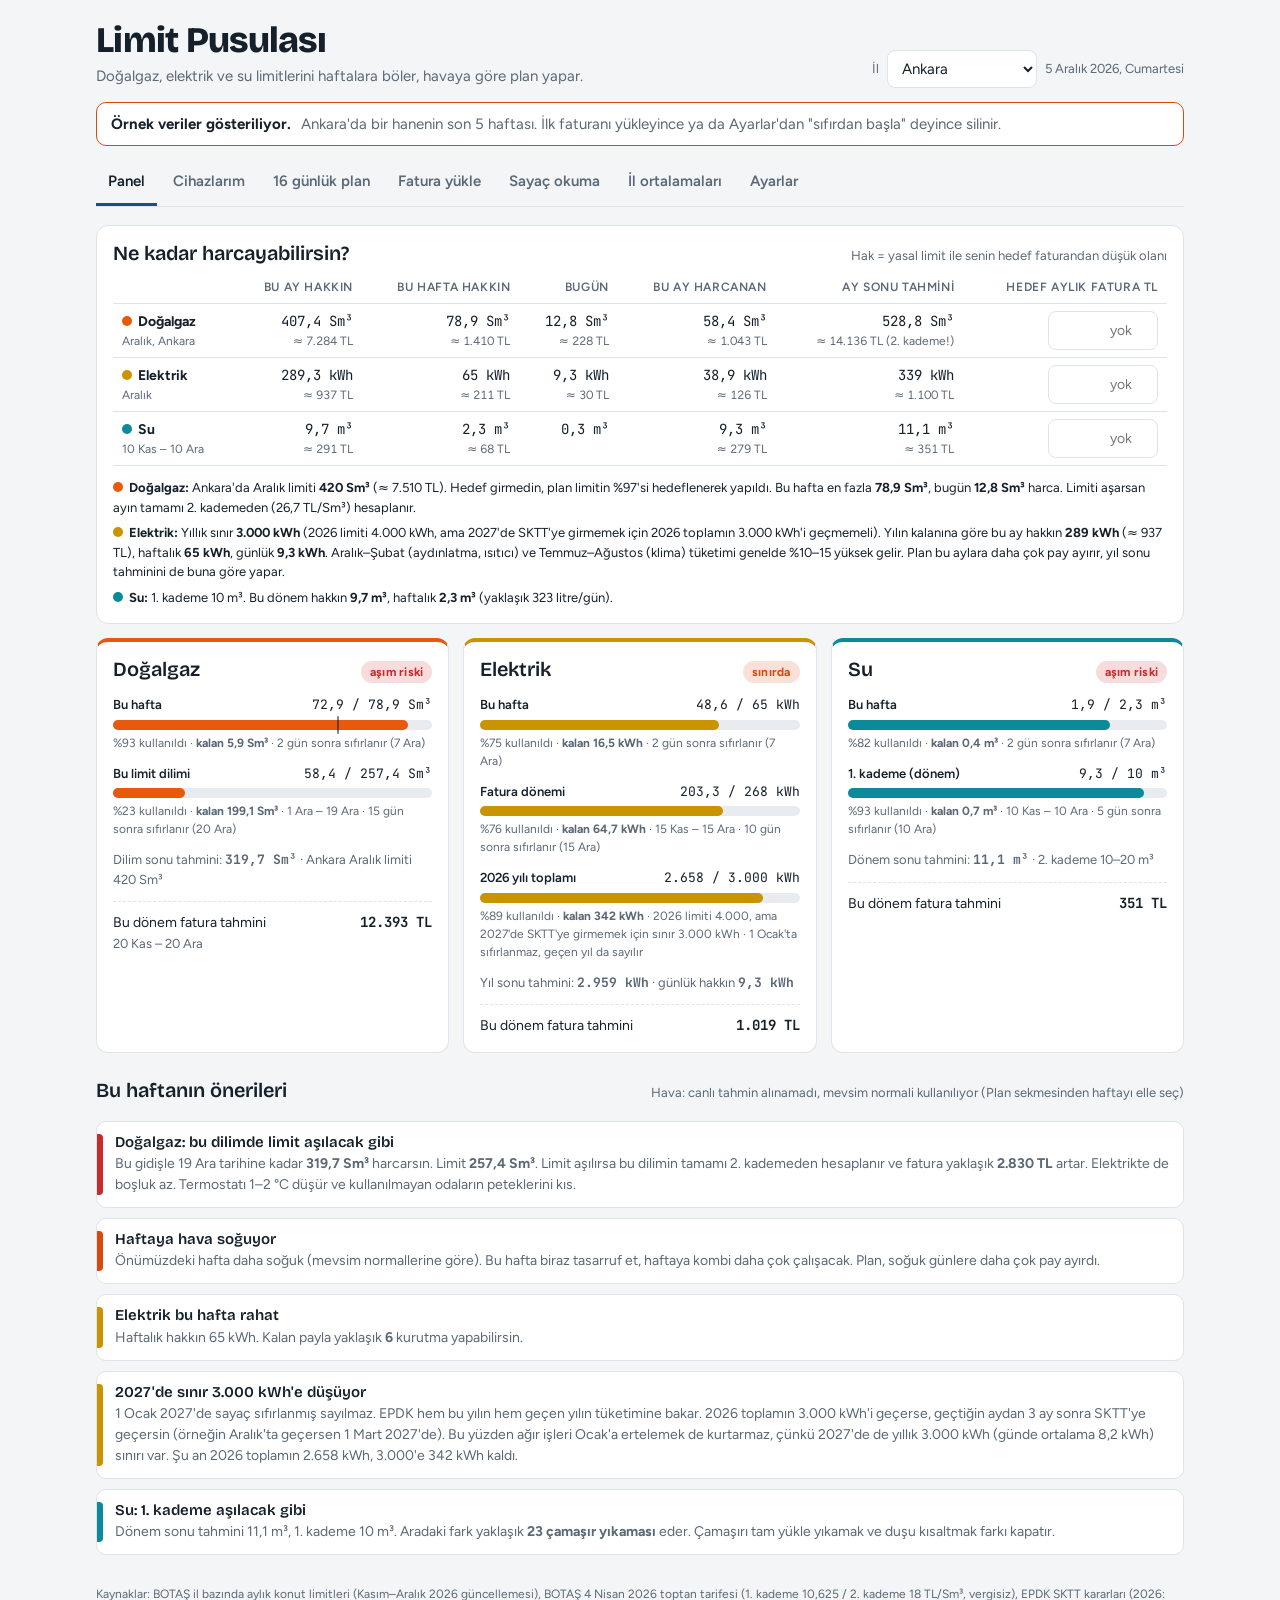
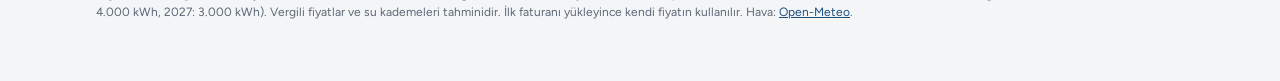
==== limit-pusulasi/index.html @ 8f0632e0 "Limit Pusulası uygulaması herkese açık: /limit-pusulasi/ (Claude hesabı gerekmez); TEKNOFEST kartına" ====
<!doctype html>
<html lang="tr">
<head>
<meta charset="utf-8">
<meta name="viewport" content="width=device-width,initial-scale=1,viewport-fit=cover">
<meta name="theme-color" content="#1c4e80">
<style>:root{padding-top:env(safe-area-inset-top,0px);padding-bottom:env(safe-area-inset-bottom,0px)}body{margin:0}img{max-width:100%}[hidden]{display:none!important}</style>
</head>
<body>
<title>Limit Pusulası</title>
<meta name="claude:viewport-fit-sides" content="cover">
<link rel="preconnect" href="https://fonts.googleapis.com">
<link rel="stylesheet" href="https://fonts.googleapis.com/css2?family=Figtree:wght@400;500;600;700&family=Bricolage+Grotesque:opsz,wght@12..96,600;12..96,800&family=JetBrains+Mono:wght@500;700&display=swap">
<style>
/* Düzen: üstte durum şeridi, altında üç sayaç kartı (Claude kullanım çizelgesi gibi çubuklar), sonra öneriler ve sekmeler */
:root{
  --bg:#f3f5f7; --panel:#ffffff; --ink:#15202b; --muted:#5b6876; --line:#dfe4ea;
  --gas:#e8590c; --gas-soft:#fff0e6; --elec:#c99400; --elec-soft:#fff7d6; --water:#0b8a9a; --water-soft:#e2f6f8;
  --ok:#2b8a3e; --warn:#d9480f; --bad:#c92a2a; --track:#e8ecf0; --accent:#1c4e80;
  --f-display:"Bricolage Grotesque", "Segoe UI", system-ui, sans-serif;
  --f-body:"Figtree", "Segoe UI", system-ui, sans-serif;
  --f-mono:"JetBrains Mono", Consolas, monospace;
}
@media (prefers-color-scheme: dark){:root:not([data-theme="light"]){
  --bg:#0f151b; --panel:#17202a; --ink:#e8eef3; --muted:#9aa8b5; --line:#2a3642;
  --gas:#ff8a4c; --gas-soft:#3a2216; --elec:#f2c94c; --elec-soft:#3a3214; --water:#4cc9d8; --water-soft:#123338;
  --ok:#69db7c; --warn:#ffa94d; --bad:#ff6b6b; --track:#26323e; --accent:#8cb8e8; color-scheme:dark}}
:root[data-theme="dark"]{
  --bg:#0f151b; --panel:#17202a; --ink:#e8eef3; --muted:#9aa8b5; --line:#2a3642;
  --gas:#ff8a4c; --gas-soft:#3a2216; --elec:#f2c94c; --elec-soft:#3a3214; --water:#4cc9d8; --water-soft:#123338;
  --ok:#69db7c; --warn:#ffa94d; --bad:#ff6b6b; --track:#26323e; --accent:#8cb8e8; color-scheme:dark}
*{box-sizing:border-box}
body{background:var(--bg);color:var(--ink);font-family:var(--f-body);font-size:15px;line-height:1.5}
.wrap{max-width:1120px;margin:0 auto;padding-block:20px 60px;padding-left:max(16px,env(safe-area-inset-left,0px));padding-right:max(16px,env(safe-area-inset-right,0px))}
h1,h2,h3{font-family:var(--f-display);text-wrap:balance;margin:0;line-height:1.15}
h1{font-size:clamp(26px,4vw,36px);font-weight:800;letter-spacing:-.02em}
h2{font-size:20px;font-weight:600}
h3{font-size:16px;font-weight:600}
.mono,.num{font-family:var(--f-mono);font-variant-numeric:tabular-nums}
.muted{color:var(--muted)}
.small{font-size:13px}
header.top{display:flex;flex-wrap:wrap;gap:12px 20px;align-items:flex-end;justify-content:space-between;margin-bottom:14px}
.brand p{margin:4px 0 0;color:var(--muted)}
.ilsel{display:flex;gap:8px;align-items:center;flex-wrap:wrap}
select,input,button{font:inherit;color:inherit}
select,input[type=text],input[type=number],input[type=date]{background:var(--panel);border:1px solid var(--line);border-radius:8px;padding:8px 10px;min-width:0}
button{cursor:pointer;border:1px solid var(--line);background:var(--panel);border-radius:8px;padding:8px 14px;font-weight:600}
button.pri{background:var(--accent);border-color:var(--accent);color:var(--bg)}
button:focus-visible,select:focus-visible,input:focus-visible,a:focus-visible{outline:2px solid var(--accent);outline-offset:2px}
.banner{border:1px solid var(--line);background:var(--panel);border-radius:10px;padding:10px 14px;margin-bottom:14px;display:flex;gap:10px;align-items:flex-start;flex-wrap:wrap}
.banner b{font-weight:700}
.banner.alert{border-color:var(--warn)}
.chip{display:inline-block;padding:2px 9px;border-radius:999px;font-size:12px;font-weight:700;letter-spacing:.02em}
.chip.ok{background:color-mix(in srgb,var(--ok) 16%,transparent);color:var(--ok)}
.chip.warn{background:color-mix(in srgb,var(--warn) 16%,transparent);color:var(--warn)}
.chip.bad{background:color-mix(in srgb,var(--bad) 16%,transparent);color:var(--bad)}
nav.tabs{display:flex;gap:4px;overflow-x:auto;border-bottom:1px solid var(--line);margin:6px 0 18px}
nav.tabs button{border:0;border-bottom:3px solid transparent;border-radius:0;background:none;padding:10px 12px;color:var(--muted);white-space:nowrap}
nav.tabs button[aria-selected=true]{color:var(--ink);border-bottom-color:var(--accent)}
.grid3{display:grid;grid-template-columns:repeat(auto-fit,minmax(300px,1fr));gap:14px}
.card{background:var(--panel);border:1px solid var(--line);border-radius:12px;padding:16px;min-width:0}
.ucard{border-top:4px solid var(--c)}
.ucard .hd{display:flex;justify-content:space-between;align-items:baseline;gap:8px;margin-bottom:10px}
.meter{margin:12px 0}
.meter .lbl{display:flex;justify-content:space-between;gap:8px;font-size:13px;margin-bottom:5px}
.meter .lbl b{font-weight:600}
.bar{position:relative;height:10px;background:var(--track);border-radius:999px;overflow:visible}
.bar .fill{position:absolute;inset:0 auto 0 0;background:var(--c);border-radius:999px;max-width:100%}
.bar .fill.over{background:var(--bad)}
.bar .tick{position:absolute;top:-4px;bottom:-4px;width:2px;background:var(--ink);opacity:.55;border-radius:2px}
.meter .sub{font-size:12px;color:var(--muted);margin-top:4px}
.cost{display:flex;justify-content:space-between;gap:8px;border-top:1px dashed var(--line);margin-top:12px;padding-top:10px;font-size:14px}
.cost .num{font-weight:700}
.advice{display:grid;gap:10px;margin-top:18px}
.adv{display:grid;grid-template-columns:6px 1fr;gap:12px;background:var(--panel);border:1px solid var(--line);border-radius:10px;padding:12px 14px 12px 0;overflow:hidden}
.adv .stripe{background:var(--c);border-radius:0 4px 4px 0}
.adv h3{font-size:15px;margin-bottom:2px}
.adv p{margin:0;color:var(--muted);font-size:14px}
.section-h{display:flex;justify-content:space-between;align-items:baseline;gap:10px;flex-wrap:wrap;margin:26px 0 10px}
.scroll{overflow-x:auto}
table{border-collapse:collapse;width:100%;font-size:14px}
th,td{text-align:right;padding:7px 9px;border-bottom:1px solid var(--line);white-space:nowrap}
th:first-child,td:first-child{text-align:left}
th{font-size:12px;text-transform:uppercase;letter-spacing:.05em;color:var(--muted);font-weight:600}
tr.now td{background:color-mix(in srgb,var(--accent) 9%,transparent);font-weight:600}
.form{display:grid;grid-template-columns:repeat(auto-fit,minmax(180px,1fr));gap:12px}
.form label{display:grid;gap:4px;font-size:13px;color:var(--muted)}
.form label input,.form label select{color:var(--ink)}
.row{display:flex;gap:10px;flex-wrap:wrap;align-items:center}
.drop{border:2px dashed var(--line);border-radius:12px;padding:22px;text-align:center;background:var(--panel)}
.drop.hot{border-color:var(--accent)}
.days{display:grid;grid-auto-flow:column;grid-auto-columns:minmax(78px,1fr);gap:6px;overflow-x:auto;padding-bottom:6px}
.day{background:var(--panel);border:1px solid var(--line);border-radius:10px;padding:8px;font-size:12px;display:grid;gap:3px;text-align:center}
.day.seg{border-left:3px solid var(--gas)}
.day .t{font-family:var(--f-mono);font-size:15px;font-weight:700}
.day .g{color:var(--gas);font-family:var(--f-mono)}
.day .e{color:var(--elec);font-family:var(--f-mono)}
.day.today{outline:2px solid var(--accent)}
.legend{display:flex;gap:14px;flex-wrap:wrap;font-size:12px;color:var(--muted)}
.legend i{display:inline-block;width:10px;height:10px;border-radius:2px;margin-right:5px;vertical-align:-1px}
svg text{fill:var(--muted);font-family:var(--f-body)}
.foot{margin-top:30px;font-size:12px;color:var(--muted)}
.foot a{color:var(--accent)}
.status{min-height:20px;font-size:13px}
.hidden-file{position:absolute;width:1px;height:1px;opacity:0;pointer-events:none}
#sumTable td{vertical-align:top}
#sumTable small{display:block;color:var(--muted);font-family:var(--f-body);font-size:12px}
#sumTable input{width:110px;text-align:right}
#cihazTable td{vertical-align:middle}
#cihazTable select,#cihazTable input{padding:5px 7px}
#cihazTable input{width:70px;text-align:right}
.ucnt{font-family:var(--f-mono);font-size:24px;font-weight:700;color:var(--elec)}
.dot{display:inline-block;width:10px;height:10px;border-radius:50%;margin-right:6px;vertical-align:0}
.kv{display:grid;grid-template-columns:auto 1fr;gap:4px 14px;font-size:14px}
.kv dt{color:var(--muted)} .kv dd{margin:0;font-family:var(--f-mono)}
@media (prefers-reduced-motion:no-preference){.bar .fill{transition:width .5s ease}}
/* --- Telefon uygulaması düzeni --- */
nav.bottom,.sheet,#sumCards{display:none}
.scard{display:grid;gap:8px;padding:12px 0;border-bottom:1px solid var(--line)}
.scard:last-child{border-bottom:0}
.scard .g4{display:grid;grid-template-columns:1fr 1fr;gap:8px}
.scard .g4 div{background:var(--bg);border-radius:8px;padding:8px 10px}
.scard .g4 span{display:block;font-size:11px;color:var(--muted);text-transform:uppercase;letter-spacing:.05em}
.scard .g4 b{font-family:var(--f-mono);font-size:16px}
.scard .g4 small{display:block;color:var(--muted);font-size:12px}
.scard label{display:flex;justify-content:space-between;align-items:center;gap:8px;font-size:13px;color:var(--muted)}
.scard label input{width:120px;text-align:right}
@media (max-width:760px){
  body{font-size:15px}
  .wrap{padding-block:0 calc(84px + env(safe-area-inset-bottom,0px))}
  header.top{position:sticky;top:env(safe-area-inset-top,0px);z-index:20;background:var(--bg);margin:0 calc(-1 * max(16px,env(safe-area-inset-left,0px))) 12px;padding:10px max(16px,env(safe-area-inset-left,0px));border-bottom:1px solid var(--line);align-items:center;flex-wrap:nowrap}
  body::before{content:"";position:fixed;inset:0 0 auto;height:env(safe-area-inset-top,0px);z-index:21;background:var(--bg)}
  h1{font-size:22px}
  .brand p{display:none}
  .ilsel #bugunTxt,.ilsel label{display:none}
  .ilsel select{max-width:150px}
  nav.tabs{display:none}
  nav.bottom{display:grid;grid-template-columns:repeat(5,1fr);position:fixed;left:0;right:0;bottom:0;z-index:30;background:var(--panel);border-top:1px solid var(--line);padding:6px max(6px,env(safe-area-inset-left,0px)) calc(6px + env(safe-area-inset-bottom,0px)) max(6px,env(safe-area-inset-right,0px))}
  nav.bottom button{border:0;background:none;padding:6px 2px;display:grid;justify-items:center;gap:2px;font-size:11px;font-weight:600;color:var(--muted);border-radius:10px}
  nav.bottom button svg{width:24px;height:24px;stroke:currentColor;fill:none;stroke-width:1.8;stroke-linecap:round;stroke-linejoin:round}
  nav.bottom button[aria-selected=true]{color:var(--accent);background:color-mix(in srgb,var(--accent) 10%,transparent)}
  .sheet{position:fixed;left:0;right:0;bottom:calc(64px + env(safe-area-inset-bottom,0px));z-index:29;background:var(--panel);border-top:1px solid var(--line);border-radius:16px 16px 0 0;padding:12px max(16px,env(safe-area-inset-left,0px));box-shadow:0 -8px 24px rgb(0 0 0 / .15)}
  .sheet.open{display:grid;gap:6px}
  .sheet button{text-align:left;padding:14px;font-size:15px}
  #sumTable{display:none}
  #sumCards{display:block}
  .grid3{grid-template-columns:1fr}
  .card{padding:14px}
  .section-h{margin:20px 0 8px}
  .days{grid-auto-columns:74px}
  button,select,input[type=text],input[type=number],input[type=date]{min-height:42px}
  #cihazTable tr:first-child{display:none}
  #cihazTable tr{display:grid;grid-template-columns:1fr 1fr;gap:6px 10px;padding:12px 0;border-bottom:1px solid var(--line)}
  #cihazTable td{border:0;padding:0;text-align:left;white-space:normal}
  #cihazTable td:first-child{grid-column:1/-1;font-weight:700;font-size:16px}
  #cihazTable td[data-l]::before{content:attr(data-l);display:block;font-size:11px;color:var(--muted);text-transform:uppercase;letter-spacing:.05em;font-family:var(--f-body)}
  #cihazTable td.wide{grid-column:1/-1}
}
</style>

<div class="wrap">
  <header class="top">
    <div class="brand">
      <h1>Limit Pusulası</h1>
      <p>Doğalgaz, elektrik ve su limitlerini haftalara böler, havaya göre plan yapar.</p>
    </div>
    <div class="ilsel">
      <label for="il" class="small muted">İl</label>
      <select id="il"></select>
      <span class="small muted" id="bugunTxt"></span>
    </div>
  </header>

  <div id="banners"></div>

  <nav class="tabs" role="tablist">
    <button role="tab" data-tab="panel" aria-selected="true">Panel</button>
    <button role="tab" data-tab="cihaz">Cihazlarım</button>
    <button role="tab" data-tab="plan">16 günlük plan</button>
    <button role="tab" data-tab="fatura">Fatura yükle</button>
    <button role="tab" data-tab="okuma">Sayaç okuma</button>
    <button role="tab" data-tab="ortalama">İl ortalamaları</button>
    <button role="tab" data-tab="ayar">Ayarlar</button>
  </nav>
  <nav class="bottom" aria-label="Uygulama menüsü">
    <button type="button" data-tab="panel" aria-selected="true"><svg viewBox="0 0 24 24"><path d="M4 18a8 8 0 1 1 16 0"/><path d="M12 18l4-6"/></svg>Panel</button>
    <button type="button" data-tab="okuma"><svg viewBox="0 0 24 24"><rect x="3" y="6" width="18" height="13" rx="2"/><circle cx="12" cy="12.5" r="3.5"/><path d="M8 6l1.5-2h5L16 6"/></svg>Sayaç</button>
    <button type="button" data-tab="fatura"><svg viewBox="0 0 24 24"><path d="M6 3h12v18l-3-2-3 2-3-2-3 2z"/><path d="M9 8h6M9 12h6"/></svg>Fatura</button>
    <button type="button" data-tab="cihaz"><svg viewBox="0 0 24 24"><path d="M9 3v4M15 3v4"/><rect x="6" y="7" width="12" height="7" rx="2"/><path d="M12 14v7"/></svg>Cihazlar</button>
    <button type="button" data-more="1"><svg viewBox="0 0 24 24"><path d="M4 7h16M4 12h16M4 17h16"/></svg>Daha</button>
  </nav>
  <div class="sheet" id="sheet">
    <button type="button" data-tab="plan">16 günlük plan ve hava</button>
    <button type="button" data-tab="ortalama">İl ortalamaları ve limit tablosu</button>
    <button type="button" data-tab="ayar">Ayarlar</button>
  </div>

  <!-- PANEL -->
  <section data-view="panel">
    <div class="card" style="margin-bottom:14px">
      <div class="section-h" style="margin:0 0 6px"><h2>Ne kadar harcayabilirsin?</h2><span class="small muted">Hak = yasal limit ile senin hedef faturandan düşük olanı</span></div>
      <div class="scroll"><table id="sumTable"></table></div>
      <div id="sumCards"></div>
      <div id="sumText" class="small" style="display:grid;gap:6px;margin-top:12px"></div>
    </div>
    <div class="grid3" id="cards"></div>
    <div class="section-h"><h2>Bu haftanın önerileri</h2><span class="small muted" id="wxSrc"></span></div>
    <div class="advice" id="advice"></div>
  </section>

  <!-- CİHAZLAR -->
  <section data-view="cihaz" hidden>
    <div class="section-h" style="margin-top:0"><h2>Bir kez kullanınca faturaya ne ekler?</h2><span class="small muted" id="cihazFiyat"></span></div>
    <div class="grid3" id="useCards"></div>
    <div class="section-h"><h2>Evdeki cihazlar</h2></div>
    <p class="small muted" style="max-width:75ch">Her cihazın enerji sınıfını (etiketteki harf) ve ne kadar kullandığını gir. 2021'den sonra alınan cihazlarda yeni etiket (A–G), daha eskilerde eski etiket (A+++–D) vardır. Etiketin fotoğrafını yüklersen sınıfı ve tüketimi Claude okur. Ütü, saç kurutma, kettle gibi etiketsiz cihazlarda gücü (W) kutusunun ya da kablosunun üstündeki yazıdan gir.</p>
    <div class="card scroll" style="margin-top:10px"><table id="cihazTable"></table></div>
    <div class="row" style="margin-top:12px">
      <select id="cihazYeni" aria-label="Eklenecek cihaz"></select>
      <button type="button" class="pri" id="cihazEkle">Cihaz ekle</button>
      <button type="button" id="pickLabel">Enerji etiketinden oku</button>
      <input type="file" id="labelFile" accept="image/*" class="hidden-file">
      <span class="status" id="cihazStatus"></span>
    </div>
    <div class="grid3" style="margin-top:14px">
      <div class="card" id="cihazOzet"></div>
      <div class="card" id="cihazIpucu"></div>
    </div>
  </section>

  <!-- PLAN -->
  <section data-view="plan" hidden>
    <div class="section-h"><h2>Günlük harcama hakkı</h2>
      <div class="legend"><span><i style="background:var(--gas)"></i>Doğalgaz Sm³</span><span><i style="background:var(--elec)"></i>Elektrik kWh</span><span>Sol kenar çizgisi: yeni limit dilimi başlıyor</span></div></div>
    <p class="small muted">Her gün için kalan limit, hava ne kadar soğuksa o güne o kadar çok pay düşecek şekilde dağıtıldı. Soğuk güne fazla, ılık güne az hak.</p>
    <div class="days" id="days"></div>
    <div class="section-h"><h2>Haftalık hava</h2><span class="small muted">Canlı tahmin gelmezse haftayı elle seç.</span></div>
    <div id="wkWeather" class="grid3"></div>
  </section>

  <!-- FATURA -->
  <section data-view="fatura" hidden>
    <div class="grid3">
      <div class="card">
        <h2>Fatura fotoğrafı</h2>
        <p class="small muted">Faturanın fotoğrafını çek ya da ekran görüntüsünü yükle. Claude dönem tarihlerini, endeksleri, tüketimi ve tutarı okur. Sen kontrol edip kaydedersin. PDF faturada sayfanın ekran görüntüsünü al.</p>
        <div class="drop" id="drop">
          <p style="margin:0 0 10px">Görseli buraya bırak</p>
          <label class="row" style="justify-content:center"><button class="pri" type="button" id="pickBill">Fotoğraf seç</button></label>
          <input type="file" id="billFile" accept="image/*" class="hidden-file" multiple>
        </div>
        <p class="status" id="billStatus"></p>
      </div>
      <div class="card">
        <h2>Fatura bilgileri</h2>
        <form id="billForm" class="form" style="margin-top:10px">
          <label>Tür<select id="b_tur"><option value="gas">Doğalgaz</option><option value="elec">Elektrik</option><option value="water">Su</option></select></label>
          <label>İlk okuma tarihi<input type="date" id="b_bas" required></label>
          <label>Son okuma tarihi<input type="date" id="b_bit" required></label>
          <label>İlk endeks<input type="number" step="any" id="b_e1"></label>
          <label>Son endeks<input type="number" step="any" id="b_e2"></label>
          <label>Tüketim (Sm³ / kWh / m³)<input type="number" step="any" id="b_tk"></label>
          <label>Düzeltme katsayısı (gaz)<input type="number" step="any" id="b_kat"></label>
          <label>Fatura tutarı TL<input type="number" step="any" id="b_tl"></label>
          <label>Kademe (gaz)<select id="b_kad"><option value="">—</option><option value="1">1. kademe</option><option value="2">2. kademe</option></select></label>
          <label>Yılbaşından beri kWh (elektrik)<input type="number" step="any" id="b_ytd"></label>
          <div class="row" style="grid-column:1/-1"><button class="pri" type="submit">Faturayı kaydet</button><span class="status" id="billSaved"></span></div>
        </form>
      </div>
    </div>
    <div class="section-h"><h2>Kayıtlı faturalar</h2></div>
    <div class="card scroll"><table id="billTable"></table></div>
  </section>

  <!-- OKUMA -->
  <section data-view="okuma" hidden>
    <div class="grid3">
      <div class="card">
        <h2>Haftalık sayaç okuması</h2>
        <p class="small muted">Her hafta aynı gün sayaçları oku. Sayaç fotoğrafını yüklersen rakamları Claude okur.</p>
        <form id="readForm" class="form" style="margin-top:10px">
          <label>Sayaç<select id="r_tur"><option value="gas">Doğalgaz (m³)</option><option value="elec">Elektrik (kWh)</option><option value="water">Su (m³)</option></select></label>
          <label>Tarih<input type="date" id="r_tarih" required></label>
          <label>Endeks<input type="number" step="any" id="r_endeks" required></label>
          <div class="row" style="grid-column:1/-1">
            <button class="pri" type="submit">Okumayı kaydet</button>
            <button type="button" id="pickMeter">Sayaç fotoğrafından oku</button>
            <input type="file" id="meterFile" accept="image/*" class="hidden-file">
          </div>
          <p class="status" id="readStatus" style="grid-column:1/-1"></p>
        </form>
      </div>
      <div class="card">
        <h2>Hatırlatıcı</h2>
        <p class="small muted">Sayaç günün <b id="remDay"></b>. Bir gün önce telefonuna hatırlatma gelsin diye takvimine haftalık etkinlik ekle.</p>
        <div class="row" style="margin-top:10px">
          <a id="calLink" target="_blank" rel="noopener"><button type="button" class="pri">Google Takvim'e ekle</button></a>
        </div>
        <p class="small muted" style="margin-top:12px">Fatura okuma günlerinden bir gün önce de uyarı ekle:</p>
        <div class="row" id="billCalLinks"></div>
      </div>
    </div>
    <div class="section-h"><h2>Okumalar</h2></div>
    <div class="card scroll"><table id="readTable"></table></div>
  </section>

  <!-- ORTALAMA -->
  <section data-view="ortalama" hidden>
    <div class="section-h"><h2 id="ortH">Doğalgaz limitleri ve ortalama fatura</h2></div>
    <p class="small muted" style="max-width:70ch">BOTAŞ limiti, ilin son 5 yıllık hane ortalamasının %75 fazlasıdır. Bu yüzden tablodaki ortalama tüketim = limit ÷ 1,75. Limit aşılırsa o ayın <b>tamamı</b> 2. kademeden hesaplanır, sadece aşan kısım değil. "Sınırda sıçrama" sütunu, limiti 1 m³ geçtiğinde faturanın ne kadar arttığını gösterir.</p>
    <div class="card" style="margin-top:12px"><div id="chart"></div></div>
    <div class="card scroll" style="margin-top:12px"><table id="avgTable"></table></div>
    <div class="grid3" style="margin-top:14px">
      <div class="card"><h3>Elektrik</h3><p class="small muted">Limit yıllık: 2026'da 4.000 kWh, 1 Ocak 2027'den itibaren 3.000 kWh. Bu da ayda ortalama 333 kWh, 2027'de 250 kWh demek. Aşan aboneler son kaynak tedarik tarifesine (SKTT) geçer ve piyasa fiyatından öder. Sayaç 1 Ocak'ta sıfırlanmış sayılmaz, çünkü hem bu yılın hem geçen yılın tüketimine bakılır. SKTT, sınırı aştığın aydan 3 ay sonra başlar. 2026 toplamın 3.000 kWh'i geçerse 2027'de SKTT'ye girersin.</p></div>
      <div class="card"><h3>Su</h3><p class="small muted">Su tarifesini belediyeler belirler, kademeler ilden ile değişir. Örneğin İzmir'de ilk kademe Haziran 2026'da 6 m³'e çıktı. Antalya ASAT'ta 0–20 / 21–40 / 40+ m³ kademeleri var. Kendi kademelerini Ayarlar'dan gir.</p></div>
      <div class="card"><h3>Isınmada gaz mı elektrik mi?</h3><p class="small muted" id="swapInfo"></p></div>
    </div>
  </section>

  <!-- AYARLAR -->
  <section data-view="ayar" hidden>
    <form id="setForm">
      <div class="card"><h2>Genel</h2>
        <div class="form" style="margin-top:10px">
          <label>Haftalık sayaç günü<select id="s_hg"><option value="1">Pazartesi</option><option value="2">Salı</option><option value="3">Çarşamba</option><option value="4">Perşembe</option><option value="5">Cuma</option><option value="6">Cumartesi</option><option value="0">Pazar</option></select></label>
          <label>Güvenlik payı (%)<input type="number" id="s_pay" min="0" max="20" step="1"></label>
        </div></div>
      <div class="card" style="margin-top:12px;border-top:4px solid var(--gas)"><h2>Doğalgaz</h2>
        <div class="form" style="margin-top:10px">
          <label>Fatura okuma günü (ayın kaçı)<input type="number" id="s_gday" min="1" max="31"></label>
          <label>Düzeltme katsayısı<input type="number" step="any" id="s_gkat"></label>
          <label>1. kademe TL/Sm³ (vergili)<input type="number" step="any" id="s_gk1"></label>
          <label>2. kademe TL/Sm³ (vergili)<input type="number" step="any" id="s_gk2"></label>
          <label>Kombi verimi (%)<input type="number" id="s_gver" min="50" max="110"></label>
        </div></div>
      <div class="card" style="margin-top:12px;border-top:4px solid var(--elec)"><h2>Elektrik</h2>
        <div class="form" style="margin-top:10px">
          <label>Fatura okuma günü<input type="number" id="s_eday" min="1" max="31"></label>
          <label>Birim fiyat TL/kWh (vergili)<input type="number" step="any" id="s_ep"></label>
          <label>SKTT fiyatı TL/kWh (tahmini)<input type="number" step="any" id="s_esk"></label>
          <label>Elektrikli ısıtıcı gücü kW<input type="number" step="any" id="s_eisi"></label>
          <label>Kurutma makinesi kWh/çevrim<input type="number" step="any" id="s_ekur"></label>
          <label>Yılbaşından bu tarihe kWh<input type="number" step="any" id="s_eytd"></label>
          <label>…tarihi<input type="date" id="s_eytdt"></label>
        </div></div>
      <div class="card" style="margin-top:12px;border-top:4px solid var(--water)"><h2>Su</h2>
        <div class="form" style="margin-top:10px">
          <label>Fatura okuma günü<input type="number" id="s_wday" min="1" max="31"></label>
          <label>Hazır tarife<select id="s_wpre"><option value="">Kendi kademelerim</option><option value="antalya">Antalya ASAT (Haz. 2026, KDV hariç)</option></select></label>
          <label>1. kademe üst sınır m³<input type="number" step="any" id="s_w1"></label>
          <label>1. kademe TL/m³<input type="number" step="any" id="s_w1p"></label>
          <label>2. kademe üst sınır m³<input type="number" step="any" id="s_w2"></label>
          <label>2. kademe TL/m³<input type="number" step="any" id="s_w2p"></label>
          <label>3. kademe TL/m³<input type="number" step="any" id="s_w3p"></label>
          <label>Kademe nasıl uygulanıyor<select id="s_wyon"><option value="asan">Sadece aşan kısım üst fiyattan</option><option value="tum">Tüm tüketim üst fiyattan</option></select></label>
          <label>Çamaşır makinesi L/yıkama<input type="number" step="any" id="s_wcam"></label>
        </div></div>
      <div class="row" style="margin-top:14px">
        <button class="pri" type="submit">Ayarları kaydet</button>
        <button type="button" id="clearDemo">Örnek verileri sil, sıfırdan başla</button>
        <button type="button" id="exportCsv">Verileri CSV indir</button>
        <span class="status" id="setStatus"></span>
      </div>
    </form>
  </section>

  <div class="foot">
    Kaynaklar: BOTAŞ il bazında aylık konut limitleri (Kasım–Aralık 2026 güncellemesi), BOTAŞ 4 Nisan 2026 toptan tarifesi (1. kademe 10,625 / 2. kademe 18 TL/Sm³, vergisiz), EPDK SKTT kararları (2026: 4.000 kWh, 2027: 3.000 kWh).
    Vergili fiyatlar ve su kademeleri tahminidir. İlk faturanı yükleyince kendi fiyatın kullanılır. Hava: <a href="https://open-meteo.com" target="_blank" rel="noopener">Open-Meteo</a>.
    <span id="syncTxt"></span>
  </div>
</div>

<script>
"use strict";
// ---------- VERİ ----------
const LIM={"Adana":[263.74,289.96,222.81,147.70,36.58,22.40,8.91,24.54,17.03,19.51,36.02,155.93],"Adıyaman":[325.54,274.42,319.66,169.09,100.59,28.91,16.12,24.12,19.90,21.89,148.26,307.74],"Afyonkarahisar":[303.50,328.60,288.80,251.13,116.32,50.42,15.28,31.08,20.65,37.45,283.85,421.66],"Ağrı":[411.97,428.28,361.76,288.52,129.19,68.13,25.29,46.17,32.20,46.90,435.72,607.60],"Aksaray":[268.33,288.65,278.15,154.28,92.14,33.44,24.97,21.63,22.14,27.98,265.79,411.69],"Amasya":[303.14,325.85,267.21,215.93,104.88,44.78,19.20,39.88,27.30,39.20,252.21,366.63],"Ankara":[344.73,326.80,302.09,180.69,109.01,46.20,35.19,31.03,40.69,76.86,283.78,420.00],"Antalya":[221.24,230.02,220.43,124.95,55.37,21.61,16.33,14.09,14.93,16.94,41.86,157.94],"Ardahan":[390.39,404.02,359.49,308.72,175.07,108.24,46.97,36.07,35.23,65.26,520.45,732.29],"Artvin":[279.62,283.38,319.71,195.20,127.37,60.62,22.73,17.89,18.92,35.40,243.22,385.61],"Aydın":[273.05,296.22,268.08,160.65,66.24,20.84,16.54,14.54,15.23,16.75,86.42,206.50],"Balıkesir":[264.22,305.38,257.65,211.21,90.70,35.14,12.62,26.64,17.83,24.97,193.10,313.16],"Bartın":[272.09,285.93,318.85,191.59,144.22,50.35,25.36,21.16,22.51,44.36,216.51,318.06],"Batman":[332.90,343.12,256.76,177.17,60.53,38.06,17.69,38.01,27.46,32.32,232.33,402.94],"Bayburt":[345.85,358.82,313.41,274.33,128.47,71.10,24.80,46.87,31.92,50.75,428.05,600.08],"Bilecik":[292.39,323.16,277.24,217.75,124.48,48.34,17.75,37.52,27.02,47.16,232.12,356.39],"Bingöl":[303.01,308.89,274.91,228.52,94.50,43.87,19.06,21.61,19.44,24.03,306.08,462.79],"Bitlis":[367.22,355.81,326.95,297.94,161.86,77.44,38.33,34.53,34.28,40.44,413.32,588.61],"Bolu":[304.85,328.37,287.65,259.23,133.49,64.96,21.86,38.76,26.78,57.02,318.92,420.70],"Burdur":[296.73,318.34,267.02,236.60,109.67,39.74,20.63,17.22,16.84,25.13,228.10,368.81],"Bursa":[273.84,287.54,256.13,177.50,92.75,38.66,27.18,25.60,25.55,41.81,183.30,281.66],"Çanakkale":[256.76,295.16,249.67,210.89,93.52,33.78,11.92,26.58,19.15,25.59,108.47,223.39],"Çankırı":[295.44,311.27,271.50,237.18,125.14,48.41,32.95,25.66,24.26,32.95,317.63,436.63],"Çorum":[280.93,300.49,261.70,227.76,115.64,51.15,33.83,29.23,27.79,33.44,312.13,437.06],"Denizli":[310.77,307.46,316.40,185.61,93.94,31.05,21.21,18.88,19.95,25.48,128.03,260.93],"Diyarbakır":[396.53,399.53,303.05,207.76,61.25,42.23,28.60,27.63,27.74,31.69,239.16,415.54],"Düzce":[285.93,321.32,282.31,232.89,139.16,52.59,17.43,35.47,23.56,48.48,213.43,301.53],"Edirne":[291.88,278.88,316.00,181.53,100.43,36.17,19.81,16.80,17.61,41.90,195.06,334.43],"Elazığ":[372.94,376.53,305.76,247.49,73.66,35.30,13.18,34.84,21.82,26.71,283.57,439.69],"Erzincan":[326.06,328.83,291.95,185.29,106.16,45.87,29.52,25.32,25.74,36.21,350.56,509.43],"Erzurum":[420.40,410.06,358.73,262.97,154.02,63.30,40.65,33.57,34.42,62.83,507.05,696.94],"Eskişehir":[290.29,299.15,247.47,215.51,113.02,40.67,22.96,21.23,21.32,46.74,284.83,413.00],"Gaziantep":[322.46,382.62,408.17,201.02,63.40,32.41,22.19,20.90,21.14,28.32,193.69,346.68],"Giresun":[247.10,278.11,265.34,225.21,134.80,53.85,17.57,31.47,20.84,36.02,108.85,204.58],"Gümüşhane":[332.26,354.22,312.10,268.05,132.07,67.83,19.32,37.59,25.08,43.68,344.05,486.68],"Hakkari":[427.61,429.59,487.55,292.32,192.99,73.43,33.18,27.07,27.81,45.19,351.82,527.10],"Hatay":[288.00,312.11,242.85,158.99,34.55,18.01,8.30,20.18,13.90,14.88,82.60,234.41],"Iğdır":[391.84,407.44,322.79,214.48,73.80,39.74,25.99,23.31,22.24,29.37,330.37,502.08],"Isparta":[321.02,352.12,298.64,269.15,128.59,48.30,23.56,18.78,18.41,29.65,221.62,358.66],"İstanbul":[260.54,286.77,278.29,192.55,119.96,45.45,31.10,26.72,29.23,43.73,136.01,259.35],"İzmir":[276.68,308.75,257.97,157.90,66.10,26.81,19.09,17.71,18.92,25.11,67.97,196.23],"Kahramanmaraş":[345.77,343.25,271.58,209.84,66.38,28.19,21.60,24.45,27.11,29.52,159.22,317.71],"Karabük":[277.85,286.60,251.06,220.26,133.30,46.94,31.43,25.45,24.01,34.21,285.43,395.41],"Karaman":[275.47,298.24,300.65,178.90,101.17,36.72,22.98,20.62,21.35,29.82,264.15,406.18],"Kars":[359.89,381.99,321.30,273.26,154.60,84.89,41.28,35.84,32.03,53.39,499.66,682.06],"Kastamonu":[306.06,319.48,281.37,251.42,147.39,63.07,35.21,27.79,26.39,43.49,361.17,470.75],"Kayseri":[302.33,341.44,284.27,235.87,107.05,43.75,33.55,30.66,29.42,35.40,358.19,489.21],"Kırıkkale":[283.26,299.93,254.14,209.86,96.62,40.44,26.99,23.01,21.88,27.86,275.42,410.64],"Kırklareli":[280.18,268.85,341.29,183.89,101.62,38.31,20.39,18.60,19.02,39.88,219.35,348.86],"Kırşehir":[262.01,280.77,247.66,208.71,94.45,36.07,24.10,21.72,20.83,26.22,304.57,446.86],"Kilis":[279.83,401.12,376.99,214.39,55.14,28.19,19.20,19.23,18.95,21.53,115.47,280.44],"Kocaeli":[270.62,301.53,272.90,213.68,127.26,47.15,32.67,26.36,27.34,41.04,136.71,231.09],"Konya":[348.34,381.40,357.33,233.08,124.71,44.40,29.23,26.30,26.06,37.15,301.56,454.56],"Kütahya":[287.93,277.10,247.80,180.32,111.95,40.85,26.44,23.17,29.72,70.93,307.69,431.81],"Malatya":[397.11,405.88,319.88,251.53,81.90,40.95,17.12,46.08,29.23,35.89,276.05,435.31],"Manisa":[297.34,336.61,267.54,187.04,72.12,25.29,11.59,25.73,17.90,24.13,128.84,262.59],"Mardin":[310.50,275.80,331.08,142.28,68.32,29.61,19.50,19.92,22.44,24.54,164.22,335.91],"Mersin":[234.43,278.04,193.97,120.75,32.94,19.78,9.50,19.67,14.25,16.24,24.71,106.40],"Muğla":[345.00,342.00,370.86,213.57,129.17,35.18,19.90,15.80,18.64,24.80,189.74,318.59],"Muş":[413.32,416.03,379.86,308.91,134.96,61.88,38.06,32.22,31.68,36.30,365.82,543.90],"Nevşehir":[296.07,306.37,313.06,192.29,118.95,42.33,25.22,20.86,22.38,36.96,297.43,437.94],"Niğde":[347.66,342.02,364.58,221.13,128.01,39.94,25.73,22.87,24.50,33.37,312.17,445.73],"Ordu":[242.27,281.82,258.98,217.11,124.97,50.26,17.66,30.57,19.65,36.42,122.40,222.69],"Osmaniye":[274.30,294.70,230.28,163.05,38.55,22.26,9.70,23.96,16.15,19.13,59.92,192.06],"Rize":[263.36,288.94,270.67,237.84,127.12,59.13,17.55,34.88,24.66,34.18,141.96,255.41],"Sakarya":[263.20,285.85,289.73,198.24,133.16,56.47,25.88,22.94,30.59,38.97,158.24,251.30],"Samsun":[245.12,276.19,283.17,240.52,162.70,65.12,30.14,26.90,24.92,32.57,122.57,219.10],"Siirt":[331.50,349.44,268.14,198.15,68.58,38.01,16.15,30.21,20.67,26.71,184.45,359.63],"Sinop":[242.46,227.75,285.15,191.15,141.30,45.78,27.00,22.82,22.77,32.94,100.10,206.59],"Sivas":[311.08,333.62,283.45,230.79,109.73,53.17,22.66,44.08,30.29,43.17,373.42,510.74],"Şanlıurfa":[345.07,344.37,272.63,194.44,45.17,26.74,9.92,25.53,15.75,22.14,100.52,267.49],"Şırnak":[327.93,324.78,358.54,210.07,105.53,47.90,27.39,24.75,27.74,28.58,185.22,349.91],"Tekirdağ":[253.00,256.31,284.32,179.25,108.89,36.14,25.08,24.12,23.24,35.11,172.17,294.96],"Tokat":[296.92,318.96,266.35,215.85,96.22,43.42,18.90,39.24,26.72,36.59,269.33,391.13],"Trabzon":[260.63,287.12,267.07,237.69,140.72,57.44,17.76,35.28,23.94,34.88,120.40,214.99],"Tunceli":[347.60,348.58,326.76,202.14,89.76,33.76,17.22,14.81,18.11,21.53,306.22,459.90],"Uşak":[292.34,296.99,252.67,199.05,106.21,43.10,25.73,21.47,21.49,38.41,250.32,378.18],"Van":[381.61,400.75,352.29,271.20,134.16,60.69,23.80,45.40,33.06,45.17,360.50,514.50],"Yalova":[213.06,244.86,228.71,197.89,111.14,31.62,42.91,33.72,25.78,27.74,156.63,250.86],"Yozgat":[272.07,289.40,267.31,242.17,128.57,53.88,32.53,27.62,25.67,33.78,352.87,481.86],"Zonguldak":[254.75,287.63,288.68,205.73,145.65,54.23,22.56,27.58,23.68,41.91,150.50,243.51]};
const KOOR={"Adana":[37.00,35.32],"Adıyaman":[37.76,38.28],"Afyonkarahisar":[38.76,30.54],"Ağrı":[39.72,43.05],"Aksaray":[38.37,34.03],"Amasya":[40.65,35.83],"Ankara":[39.93,32.86],"Antalya":[36.89,30.71],"Ardahan":[41.11,42.70],"Artvin":[41.18,41.82],"Aydın":[37.85,27.84],"Balıkesir":[39.65,27.88],"Bartın":[41.63,32.34],"Batman":[37.88,41.13],"Bayburt":[40.26,40.23],"Bilecik":[40.14,29.98],"Bingöl":[38.88,40.50],"Bitlis":[38.40,42.11],"Bolu":[40.74,31.61],"Burdur":[37.72,30.29],"Bursa":[40.19,29.06],"Çanakkale":[40.15,26.41],"Çankırı":[40.60,33.62],"Çorum":[40.55,34.95],"Denizli":[37.78,29.09],"Diyarbakır":[37.91,40.24],"Düzce":[40.84,31.16],"Edirne":[41.68,26.56],"Elazığ":[38.67,39.22],"Erzincan":[39.75,39.49],"Erzurum":[39.90,41.27],"Eskişehir":[39.78,30.52],"Gaziantep":[37.07,37.38],"Giresun":[40.91,38.39],"Gümüşhane":[40.46,39.48],"Hakkari":[37.58,43.74],"Hatay":[36.20,36.16],"Iğdır":[39.92,44.04],"Isparta":[37.76,30.55],"İstanbul":[41.01,28.98],"İzmir":[38.42,27.14],"Kahramanmaraş":[37.58,36.94],"Karabük":[41.20,32.62],"Karaman":[37.18,33.22],"Kars":[40.60,43.10],"Kastamonu":[41.39,33.78],"Kayseri":[38.73,35.49],"Kırıkkale":[39.85,33.51],"Kırklareli":[41.73,27.22],"Kırşehir":[39.15,34.16],"Kilis":[36.72,37.12],"Kocaeli":[40.77,29.92],"Konya":[37.87,32.48],"Kütahya":[39.42,29.98],"Malatya":[38.35,38.31],"Manisa":[38.61,27.43],"Mardin":[37.31,40.74],"Mersin":[36.81,34.64],"Muğla":[37.22,28.36],"Muş":[38.74,41.49],"Nevşehir":[38.62,34.71],"Niğde":[37.97,34.68],"Ordu":[40.98,37.88],"Osmaniye":[37.07,36.25],"Rize":[41.02,40.52],"Sakarya":[40.69,30.44],"Samsun":[41.29,36.33],"Siirt":[37.93,41.94],"Sinop":[42.03,35.15],"Sivas":[39.75,37.02],"Şanlıurfa":[37.16,38.80],"Şırnak":[37.52,42.46],"Tekirdağ":[40.98,27.51],"Tokat":[40.31,36.55],"Trabzon":[41.00,39.72],"Tunceli":[39.11,39.55],"Uşak":[38.68,29.41],"Van":[38.49,43.38],"Yalova":[40.65,29.27],"Yozgat":[39.82,34.81],"Zonguldak":[41.45,31.79]};
const ELEC_LIMIT={2025:5000,2026:4000,2027:3000};
const AYLAR=["Ocak","Şubat","Mart","Nisan","Mayıs","Haziran","Temmuz","Ağustos","Eylül","Ekim","Kasım","Aralık"];
const GUNLER=["Pazar","Pazartesi","Salı","Çarşamba","Perşembe","Cuma","Cumartesi"];
const GUNK=["Paz","Pzt","Sal","Çar","Per","Cum","Cmt"];
const KWH_PER_SM3=10.64;

// ---------- TARİH ----------
const pad=n=>String(n).padStart(2,"0");
const dn=s=>{const [y,m,d]=s.split("-").map(Number);return Math.round(Date.UTC(y,m-1,d)/864e5)};
const ds=n=>{const d=new Date(n*864e5);return d.getUTCFullYear()+"-"+pad(d.getUTCMonth()+1)+"-"+pad(d.getUTCDate())};
const ymd=n=>{const d=new Date(n*864e5);return {y:d.getUTCFullYear(),m:d.getUTCMonth()+1,d:d.getUTCDate(),wd:d.getUTCDay()}};
const dim=(y,m)=>new Date(Date.UTC(y,m,0)).getUTCDate();
const mk=(y,m,d)=>Math.round(Date.UTC(y,m-1,d)/864e5);
const nowLocal=()=>{const t=new Date();return mk(t.getFullYear(),t.getMonth()+1,t.getDate())};
const TODAY=nowLocal();
const fmtD=n=>{const o=ymd(n);return o.d+" "+AYLAR[o.m-1]};
const fmtDs=n=>{const o=ymd(n);return o.d+" "+AYLAR[o.m-1].slice(0,3)};
const f1=x=>(x==null||!isFinite(x))?"—":x.toLocaleString("tr-TR",{maximumFractionDigits:1,minimumFractionDigits:0});
const f0=x=>(x==null||!isFinite(x))?"—":Math.round(x).toLocaleString("tr-TR");
const tl=x=>(x==null||!isFinite(x))?"—":Math.round(x).toLocaleString("tr-TR")+" TL";

// ---------- DURUM ----------
function defaultState(){return{
  v:1, demo:false, il:"Ankara", hg:1, pay:3,
  gas:{day:20,kat:0.92,k1:17.88,k2:26.73,ver:90},
  elec:{day:15,p:3.24,sktt:6.97,isi:2,kur:2.5,ytd:null,ytdt:null},
  water:{day:10,pre:"",t1:10,p1:30,t2:20,p2:45,p3:70,yon:"asan",cam:50},
  readings:[], bills:[], wx:{}, savedAt:0,
  hedef:{gas:null,elec:null,water:null},
  cihazlar:defaultCihazlar()
}}
function defaultCihazlar(){return [
  {k:"buzdolabi",sinif:"e-A+"},{k:"camasir",sinif:"e-A++"},{k:"bulasik",sinif:"e-A+"},{k:"firin",sinif:"e-A"},
  {k:"tv",sinif:"e-A+"},{k:"utu"},{k:"sac"},{k:"kettle"},{k:"cay"},{k:"led"},{k:"modem"},{k:"pc"}
].map((c,i)=>Object.assign({id:"c"+i},c))}
function demoState(){
  const s=defaultState(); s.demo=true; s.il="Ankara";
  // örnek: son 5 haftada haftalık okumalar (açıkça örnek)
  const g0=5120, e0=21480, w0=812; let g=g0,e=e0,w=w0;
  const start=TODAY-35;
  for(let i=0;i<=5;i++){const n=start+i*7; if(n>TODAY)break;
    s.readings.push({id:"dg"+i,t:"gas",d:ds(n),v:Math.round(g*10)/10});
    s.readings.push({id:"de"+i,t:"elec",d:ds(n),v:Math.round(e)});
    s.readings.push({id:"dw"+i,t:"water",d:ds(n),v:Math.round(w*10)/10});
    g+=55+i*14; e+=68+((i%2)*9); w+=2.6;}
  s.elec.ytd=2300; s.elec.ytdt=ds(start);
  return s;
}
let S=null; const LSK="limitPusulasi.v1";
function loadLocal(){try{const r=localStorage.getItem(LSK);if(r){return JSON.parse(r)}}catch(e){}return null}
function mergeDefaults(x){const d=defaultState();return Object.assign(d,x,{gas:Object.assign(d.gas,x.gas||{}),elec:Object.assign(d.elec,x.elec||{}),water:Object.assign(d.water,x.water||{}),hedef:Object.assign(d.hedef,x.hedef||{}),cihazlar:Array.isArray(x.cihazlar)?x.cihazlar:d.cihazlar})}
S=mergeDefaults(loadLocal()||demoState());

let db=null, userId=null, saveTimer=null;
function save(){S.savedAt=Date.now();try{localStorage.setItem(LSK,JSON.stringify(S))}catch(e){}
  clearTimeout(saveTimer);saveTimer=setTimeout(pushRemote,800)}
async function pushRemote(){if(!db||!userId)return;try{await db.doc("data/users/"+userId+"/state").set({json:JSON.stringify(S),savedAt:S.savedAt});setSync("Hesabına kaydedildi.")}catch(e){setSync("Hesaba kaydedilemedi, bu tarayıcıda saklanıyor.")}}
function setSync(t){document.getElementById("syncTxt").textContent=" "+t}

// ---------- SAYAÇ İNTERPOLASYONU ----------
function reads(t){return S.readings.filter(r=>r.t===t).map(r=>({n:dn(r.d),v:+r.v})).sort((a,b)=>a.n-b.n)}
function E(t,x){const R=reads(t);if(!R.length)return null;
  for(let i=0;i<R.length;i++){if(R[i].n===x)return R[i].v;
    if(R[i].n>x){if(i===0)return null;const a=R[i-1],b=R[i];return a.v+(b.v-a.v)*(x-a.n)/(b.n-a.n)}}
  return null}
function lastRead(t){const R=reads(t);return R.length?R[R.length-1]:null}
function firstRead(t){const R=reads(t);return R.length?R[0]:null}
// tüketim [a,b) aralığında (b en fazla son okuma)
function used(t,a,b){const lr=lastRead(t);if(!lr)return null;const bb=Math.min(b,lr.n);if(bb<=a)return 0;
  const ea=E(t,a),eb=E(t,bb);if(ea==null||eb==null)return null;return Math.max(0,eb-ea)}

// ---------- HAVA ----------
let WX={src:"none",t:{}}; // t: {n: tmean}
async function loadWeather(){
  const k=KOOR[S.il];if(!k)return;
  const url="https://api.open-meteo.com/v1/forecast?latitude="+k[0]+"&longitude="+k[1]+"&daily=temperature_2m_max,temperature_2m_min&timezone=Europe%2FIstanbul&forecast_days=16&past_days=14";
  try{const ctl=new AbortController();const to=setTimeout(()=>ctl.abort(),6000);
    const r=await fetch(url,{signal:ctl.signal});clearTimeout(to);if(!r.ok)throw 0;const j=await r.json();
    const t={};j.daily.time.forEach((d,i)=>{const a=j.daily.temperature_2m_max[i],b=j.daily.temperature_2m_min[i];if(a!=null&&b!=null)t[dn(d)]=(a+b)/2});
    WX={src:"live",t};
  }catch(e){WX={src:"normal",t:{}}}
  render();
}
// İklim vekili: BOTAŞ limit profilinden günlük ısınma ihtiyacı
function climate(il){const L=LIM[il];const per=L.map((v,i)=>v/1.75/dim(2026,i+1));
  const base=Math.min(...per); const Lmax=Math.max(...L);
  const hddMax=8+Math.max(0,(Lmax-230))/190*19; const c=(Math.max(...per)-base)/hddMax;
  return {base,c,per}}
function weekKey(n){const ws=weekStart(n);return ds(ws)}
const WXMUL={soguk:1.35,normal:1,ilik:0.65};
function hdd(n){const cl=climate(S.il);let h;
  if(WX.t[n]!=null) h=Math.max(0,18-WX.t[n]);
  else{const o=ymd(n);h=Math.max(0,(cl.per[o.m-1]-cl.base)/cl.c)}
  const man=S.wx[weekKey(n)];if(man&&WX.t[n]==null)h*=WXMUL[man]||1;
  return h}
function tmean(n){if(WX.t[n]!=null)return WX.t[n];return null}
function wGas(n){const cl=climate(S.il);return cl.base+cl.c*hdd(n)}

// ---------- DÖNEMLER ----------
function billDayIn(y,m,day){return mk(y,m,Math.min(day,dim(y,m)))}
function billPeriod(n,day){const o=ymd(n);let b=billDayIn(o.y,o.m,day);let start,end;
  if(n>=b){start=b;const nm=o.m===12?{y:o.y+1,m:1}:{y:o.y,m:o.m+1};end=billDayIn(nm.y,nm.m,day)}
  else{end=b;const pm=o.m===1?{y:o.y-1,m:12}:{y:o.y,m:o.m-1};start=billDayIn(pm.y,pm.m,day)}
  return {start,end}}
function monthStart(n){const o=ymd(n);return mk(o.y,o.m,1)}
function nextMonthStart(n){const o=ymd(n);return o.m===12?mk(o.y+1,1,1):mk(o.y,o.m+1,1)}
// Gaz dilimi = fatura dönemi ∩ takvim ayı (BOTAŞ limiti dilim gün sayısıyla orantılanır)
function gasSeg(n){const bp=billPeriod(n,S.gas.day);return {start:Math.max(bp.start,monthStart(n)),end:Math.min(bp.end,nextMonthStart(n))}}
function gasDailyLimit(n){const o=ymd(n);return LIM[S.il][o.m-1]/dim(o.y,o.m)}
function sum(a,b,f){let s=0;for(let n=a;n<b;n++)s+=f(n);return s}
function weekStart(n){const wd=ymd(n).wd;const back=(wd-S.hg+7)%7;return n-back}
const payF=()=>1-(S.pay||0)/100;

// ---------- DOĞALGAZ ANALİZİ ----------
function gasRate(){// Sm³ / ağırlık birimi, son 14 gün
  const lr=lastRead("gas"),fr=firstRead("gas");if(!lr||!fr||lr.n===fr.n)return null;
  const a=Math.max(fr.n,lr.n-14);const u=used("gas",a,lr.n);if(u==null)return null;
  const w=sum(a,lr.n,wGas);return w>0?u*S.gas.kat/w:null}
function gasSegInfo(seg){
  const lim=sum(seg.start,seg.end,gasDailyLimit);
  const fr=firstRead("gas"),lr=lastRead("gas");
  let trackStart=seg.start;
  if(E("gas",seg.start)==null){trackStart=(fr&&fr.n>seg.start&&fr.n<seg.end)?fr.n:null}
  let usedSm3=null, upto=null;
  if(trackStart!=null&&lr){upto=Math.min(lr.n,seg.end);const u=used("gas",trackStart,upto);usedSm3=u==null?null:u*S.gas.kat}
  const untracked=trackStart==null?lim:sum(seg.start,trackStart,gasDailyLimit);
  const r=gasRate();
  const fromN=upto!=null?Math.max(upto,seg.start):seg.start;
  const futW=sum(Math.max(fromN,seg.start),seg.end,wGas);
  const proj=r!=null&&usedSm3!=null?usedSm3+r*futW+(trackStart>seg.start?r*sum(seg.start,trackStart,wGas):0):null;
  let target=lim*payF();
  if(S.hedef&&S.hedef.gas){let h=0;for(let n=seg.start;n<seg.end;n++){const o=ymd(n);h+=S.hedef.gas/S.gas.k1/dim(o.y,o.m)}target=Math.min(target,h)}
  const ratio=lim?target/lim:1;
  const remain=usedSm3!=null?target-usedSm3-(trackStart>seg.start?untracked*ratio:0):target;
  return {seg,lim,target,usedSm3,upto,trackStart,proj,remain,futW,r}}
function gasAllowance(n){// n günü için planlanan hak (bugünkü bilgiye göre)
  const seg=gasSeg(n);const I=gasSegInfo(seg);
  const from=Math.max(TODAY, I.upto!=null?I.upto:seg.start, seg.start);
  if(n<from){return null}
  const W=sum(from,seg.end,wGas);return W>0?Math.max(0,I.remain)*wGas(n)/W:0}
function gasWeek(){
  const ws=weekStart(TODAY),we=ws+7;
  // hafta başında kalan hak, hava ağırlığıyla
  let plan=0;let n=ws;
  while(n<we){const seg=gasSeg(n);const end=Math.min(seg.end,we);
    const I=gasSegInfo(seg);
    let usedBefore=0; if(I.trackStart!=null&&ws>I.trackStart){const u=used("gas",I.trackStart,ws);usedBefore=u==null?0:u*S.gas.kat}
    const startForPlan=Math.max(seg.start,n);
    const rem=I.target-usedBefore-(I.trackStart!=null&&I.trackStart>seg.start?sum(seg.start,I.trackStart,gasDailyLimit)*(I.target/I.lim):0);
    const W=sum(startForPlan,seg.end,wGas);
    plan+=W>0?Math.max(0,rem)*sum(startForPlan,end,wGas)/W:0;
    n=end;}
  const u=used("gas",ws,we);const usedW=u==null?null:u*S.gas.kat;
  const lr=lastRead("gas");const expected=lr&&lr.n>ws?plan*sum(ws,Math.min(lr.n,we),wGas)/sum(ws,we,wGas):0;
  return {ws,we,plan,used:usedW,expected}}

// ---------- ELEKTRİK ANALİZİ ----------
function ytdAt(x){const o=ymd(x);const y0=mk(o.y,1,1);
  if(S.elec.ytd!=null&&S.elec.ytdt){const an=dn(S.elec.ytdt);
    if(ymd(an).y===o.y){const d=E("elec",x),a=E("elec",an);if(d!=null&&a!=null)return S.elec.ytd+(d-a);
      const lr=lastRead("elec");if(lr&&x>lr.n){const a2=E("elec",an);if(a2!=null)return S.elec.ytd+(lr.v-a2)}
      return null}}
  const e0=E("elec",y0);const lr=lastRead("elec");if(e0!=null&&lr){return E("elec",Math.min(x,lr.n))-e0}
  return null}
// Mevsim profili: kış (aydınlatma, ısıtıcı) ve yaz (klima) ayları daha yüksek
const EPROF=[1.15,1.08,1.0,0.92,0.88,0.95,1.1,1.12,0.95,0.92,1.02,1.13];
const wE=n=>EPROF[ymd(n).m-1];
function elecRate(){const lr=lastRead("elec"),fr=firstRead("elec");if(!lr||!fr||lr.n===fr.n)return null;const a=Math.max(fr.n,lr.n-14);const u=used("elec",a,lr.n);return u==null?null:u/(lr.n-a)}
function elecInfo(){
  const o=ymd(TODAY);const y=o.y;const limNom=ELEC_LIMIT[y]||3000;const lim=Math.min(limNom,ELEC_LIMIT[y+1]||Infinity);const yEnd=mk(y+1,1,1);
  const lr=lastRead("elec");const ytd=lr?ytdAt(lr.n):null;
  const r=elecRate();const daysLeft=yEnd-(lr?lr.n:TODAY);
  const lrN=lr?lr.n:TODAY;const recW=sum(lrN-14,lrN,wE)/14;const rw=r!=null?r/recW:null;
  const projYear=ytd!=null&&rw!=null?ytd+rw*sum(lrN,yEnd,wE):null;
  const target=lim*payF();
  const hcap=S.hedef&&S.hedef.elec?S.hedef.elec/S.elec.p/30.4:Infinity;
  const nextY=n=>(ELEC_LIMIT[y+1]||3000)*payF()*wE(n)/sum(yEnd,mk(y+2,1,1),wE);
  const remNow=ytd!=null?Math.max(0,target-ytd):target*sum(TODAY,yEnd,wE)/sum(mk(y,1,1),yEnd,wE);const Wnow=sum(lrN,yEnd,wE);
  const dayAllow=n=>n>=yEnd?nextY(n):Math.min(hcap*wE(n),remNow*wE(n)/Wnow);
  const daily=dayAllow(TODAY);
  const ws=weekStart(TODAY),we=ws+7;
  const ytdWs=ytdAt(ws);
  const remWs=ytdWs!=null?Math.max(0,target-ytdWs):remNow;const Wws=sum(ws,yEnd,wE);
  const allowWs=n=>n>=yEnd?nextY(n):Math.min(hcap*wE(n),remWs*wE(n)/Wws);
  let weekPlan=0;for(let n=ws;n<we;n++)weekPlan+=allowWs(n);
  const weekUsed=used("elec",ws,we);
  const bp=billPeriod(TODAY,S.elec.day);const bpUsed=used("elec",bp.start,bp.end);
  const bpPlan=sum(bp.start,bp.end,allowWs);
  const bpProj=bpUsed!=null&&r!=null&&lr?bpUsed+rw*sum(Math.max(lr.n,bp.start),bp.end,wE):null;
  const monthPlan=sum(monthStart(TODAY),nextMonthStart(TODAY),dayAllow);
  const willSktt=projYear!=null&&projYear>lim;
  let crossN=null;if(ytd!=null&&r&&lr){if(ytd>lim)crossN=lr.n-Math.round((ytd-lim)/r);else if(projYear>lim)crossN=lr.n+Math.round((lim-ytd)/r)}
  let sktN=null;if(crossN!=null){const c=ymd(crossN);let m=c.m+3,yy=c.y;if(m>12){m-=12;yy++}sktN=mk(yy,m,1)}
  const price=(sktN!=null&&TODAY>=sktN)?S.elec.sktt:S.elec.p;
  return {monthPlan,dayAllow,rw,y,lim,limNom,crossN,sktN,target,ytd,projYear,daily,r,ws,we,weekPlan,weekUsed,bp,bpUsed,bpPlan,bpProj,willSktt,price,yEnd,lr}}

// ---------- SU ANALİZİ ----------
function waterCost(m3){const W=S.water;if(m3==null)return null;
  if(W.yon==="tum"){const p=m3<=W.t1?W.p1:(m3<=W.t2?W.p2:W.p3);return m3*p}
  return Math.min(m3,W.t1)*W.p1+Math.max(0,Math.min(m3,W.t2)-W.t1)*W.p2+Math.max(0,m3-W.t2)*W.p3}
function m3ForTl(t){let a=0,b=500;for(let i=0;i<40;i++){const m=(a+b)/2;if(waterCost(m)>t)b=m;else a=m}return a}
function wBudget(){let b=S.water.t1*payF();if(S.hedef&&S.hedef.water)b=Math.min(b,m3ForTl(S.hedef.water));return b}
function waterInfo(){const bp=billPeriod(TODAY,S.water.day);const days=bp.end-bp.start;
  const u=used("water",bp.start,bp.end);const lr=lastRead("water");
  const fr=firstRead("water");let r=null;if(lr&&fr&&lr.n>fr.n){const a=Math.max(fr.n,lr.n-14);const uu=used("water",a,lr.n);r=uu==null?null:uu/(lr.n-a)}
  const proj=u!=null&&r!=null&&lr?u+r*Math.max(0,bp.end-Math.max(lr.n,bp.start)):null;
  const ws=weekStart(TODAY);const weekPlan=wBudget()*7/days;const weekUsed=used("water",ws,ws+7);
  return {bp,days,used:u,proj,r,ws,weekPlan,weekUsed,lr}}

// ---------- ARAYÜZ ----------
const $=id=>document.getElementById(id);
function meter(label,usedV,limitV,unit,sub,tickV,overColor){
  const pct=usedV==null||!limitV?0:Math.min(100,usedV/limitV*100);
  const over=usedV!=null&&limitV&&usedV>limitV;
  const tick=tickV!=null&&limitV?`<span class="tick" style="left:${Math.min(100,tickV/limitV*100)}%" title="Bugüne kadar beklenen"></span>`:"";
  const right=usedV==null?`<span class="muted">okuma bekleniyor</span>`:`<span class="num">${f1(usedV)} / ${f1(limitV)} ${unit}</span>`;
  return `<div class="meter"><div class="lbl"><b>${label}</b>${right}</div>
    <div class="bar" role="meter" aria-valuemin="0" aria-valuemax="100" aria-valuenow="${Math.round(pct)}"><span class="fill ${over?"over":""}" style="width:${pct}%"></span>${tick}</div>
    <div class="sub">${usedV==null?"":"%"+Math.round(usedV/limitV*100)+" kullanıldı · "+(usedV<=limitV?"<b>kalan "+f1(limitV-usedV)+" "+unit+"</b> · ":"<b style='color:var(--bad)'>"+f1(usedV-limitV)+" "+unit+" fazla</b> · ")}${sub}</div></div>`}
function status(p){if(p==null)return `<span class="chip warn">veri az</span>`;if(p<=0.97)return `<span class="chip ok">limit içinde</span>`;if(p<=1)return `<span class="chip warn">sınırda</span>`;return `<span class="chip bad">aşım riski</span>`}
function resetTxt(n){const d=n-TODAY;return d<=0?"bugün sıfırlanır":(d===1?"yarın sıfırlanır":d+" gün sonra sıfırlanır")+" ("+fmtDs(n)+")"}

function renderCards(){
  const G=gasSegInfo(gasSeg(TODAY));const GW=gasWeek();
  const gProjP=G.proj!=null?G.proj/G.lim:null;
  const bp=billPeriod(TODAY,S.gas.day);
  // fatura tahmini: dönemi oluşturan iki dilim
  let gBill=0,gBillOk=true,gBillParts=[];
  for(let n=bp.start;n<bp.end;){const seg=gasSeg(n);const I=gasSegInfo(seg);
    const v=I.proj!=null?I.proj:(I.usedSm3!=null&&I.upto>=seg.end?I.usedSm3:null);
    if(v==null){gBillOk=false;}else{const over=v>I.lim;gBill+=v*(over?S.gas.k2:S.gas.k1);gBillParts.push({seg,v,lim:I.lim,over})}
    n=seg.end}
  const segTxt=fmtDs(G.seg.start)+" – "+fmtDs(G.seg.end-1);
  const gasCard=`<div class="card ucard" style="--c:var(--gas)"><div class="hd"><h2>Doğalgaz</h2>${status(gProjP)}</div>
    ${meter("Bu hafta",GW.used,GW.plan,"Sm³",resetTxt(GW.we),GW.expected)}
    ${meter("Bu limit dilimi",G.usedSm3,G.lim,"Sm³",segTxt+" · "+resetTxt(G.seg.end),null)}
    <div class="sub small muted">Dilim sonu tahmini: <b class="num">${f1(G.proj)} Sm³</b> · ${S.il} ${AYLAR[ymd(TODAY).m-1]} limiti ${f1(LIM[S.il][ymd(TODAY).m-1])} Sm³</div>
    <div class="cost"><span>Bu dönem fatura tahmini<br><span class="small muted">${fmtDs(bp.start)} – ${fmtDs(bp.end)}</span></span><span class="num">${gBillOk?tl(gBill):"—"}</span></div></div>`;
  const EI=elecInfo();
  const eP=EI.projYear!=null?EI.projYear/EI.lim:null;
  const eBill=EI.bpProj!=null?EI.bpProj*EI.price:null;
  const elecCard=`<div class="card ucard" style="--c:var(--elec)"><div class="hd"><h2>Elektrik</h2>${status(eP)}</div>
    ${meter("Bu hafta",EI.weekUsed,EI.weekPlan,"kWh",resetTxt(EI.we),null)}
    ${meter("Fatura dönemi",EI.bpUsed,EI.bpPlan,"kWh",fmtDs(EI.bp.start)+" – "+fmtDs(EI.bp.end)+" · "+resetTxt(EI.bp.end),null)}
    ${meter(EI.y+" yılı toplamı",EI.ytd,EI.lim,"kWh",(EI.lim<EI.limNom?EI.y+" limiti "+f0(EI.limNom)+", ama "+(EI.y+1)+"'de SKTT'ye girmemek için sınır "+f0(EI.lim)+" kWh":"yıl sonu "+fmtDs(EI.yEnd-1))+" · 1 Ocak'ta sıfırlanmaz, geçen yıl da sayılır",null)}
    <div class="sub small muted">Yıl sonu tahmini: <b class="num">${f0(EI.projYear)} kWh</b> · günlük hakkın <b class="num">${f1(EI.daily)} kWh</b></div>
    <div class="cost"><span>Bu dönem fatura tahmini</span><span class="num">${tl(eBill)}</span></div></div>`;
  const WI=waterInfo();
  const wP=WI.proj!=null?WI.proj/S.water.t1:null;
  const waterCard=`<div class="card ucard" style="--c:var(--water)"><div class="hd"><h2>Su</h2>${status(wP)}</div>
    ${meter("Bu hafta",WI.weekUsed,WI.weekPlan,"m³",resetTxt(WI.ws+7),null)}
    ${meter("1. kademe (dönem)",WI.used,S.water.t1,"m³",fmtDs(WI.bp.start)+" – "+fmtDs(WI.bp.end)+" · "+resetTxt(WI.bp.end),null)}
    <div class="sub small muted">Dönem sonu tahmini: <b class="num">${f1(WI.proj)} m³</b> · 2. kademe ${f1(S.water.t1)}–${f1(S.water.t2)} m³</div>
    <div class="cost"><span>Bu dönem fatura tahmini</span><span class="num">${tl(waterCost(WI.proj))}</span></div></div>`;
  $("cards").innerHTML=gasCard+elecCard+waterCard;
  return {G,GW,EI,WI,gBillParts}}

function adv(color,title,text){return `<div class="adv" style="--c:var(${color})"><span class="stripe"></span><div><h3>${title}</h3><p>${text}</p></div></div>`}
function renderAdvice(ctx){
  const {G,GW,EI,WI}=ctx;const out=[];
  const heatKwhPerSm3=KWH_PER_SM3*(S.gas.ver/100);
  // 1) Gaz dilim projeksiyonu
  if(G.proj!=null){
    const gap=G.proj-G.lim;
    if(gap>0){
      const kwh=gap*heatKwhPerSm3;const hours=kwh/(S.elec.isi||2);
      const overCost=G.proj*(S.gas.k2-S.gas.k1); // tüm dilim 2. kademeye kayar
      const elecCost=kwh*EI.price-gap*S.gas.k1;
      const eSlack=EI.projYear!=null?EI.target-EI.projYear:null;
      let t=`Bu gidişle ${fmtDs(G.seg.end-1)} tarihine kadar <b>${f1(G.proj)} Sm³</b> harcarsın. Limit <b>${f1(G.lim)} Sm³</b>. Limit aşılırsa bu dilimin tamamı 2. kademeden hesaplanır ve fatura yaklaşık <b>${tl(overCost)}</b> artar. `;
      if(eSlack!=null&&eSlack>kwh){t+=`Elektrikte yıllık <b>${f0(eSlack)} kWh</b> boşluğun var. Fazla olan ${f1(gap)} Sm³'ü elektrikli ısıtıcıyla karşılarsan bu yaklaşık <b>${f0(kwh)} kWh</b> eder. ${S.elec.isi} kW ısıtıcıyla dilim sonuna kadar toplam <b>${f1(hours)} saat</b> çalıştırman gerekir, maliyeti yaklaşık ${tl(Math.max(0,elecCost))}. Bu, gaz limitini aşmaktan ${elecCost<overCost?"<b>daha ucuz</b>":"daha pahalı"}.`}
      else t+=`Elektrikte de boşluk az. Termostatı 1–2 °C düşür ve kullanılmayan odaların peteklerini kıs.`;
      out.push(adv("--bad","Doğalgaz: bu dilimde limit aşılacak gibi",t));
    }else{
      out.push(adv("--ok","Doğalgaz: limit içinde gidiyorsun",`Dilim sonu tahmini ${f1(G.proj)} Sm³, limit ${f1(G.lim)} Sm³. Önünde <b>${f1(-gap)} Sm³</b> pay var.`));
    }
  }
  // 2) Hava karşılaştırması bu hafta / gelecek hafta (aynı dilimde mi?)
  const ws=GW.ws, nws=ws+7;
  const tAvg=(a,b)=>{let s=0,c=0;for(let n=a;n<b;n++){const t=tmean(n);if(t!=null){s+=t;c++}}return c?s/c:null};
  const t1=tAvg(Math.max(TODAY,ws),ws+7),t2=tAvg(nws,nws+7);
  const h1=sum(ws,ws+7,hdd)/7,h2=sum(nws,nws+7,hdd)/7;
  const sameSeg=gasSeg(ws+6).start===gasSeg(nws).start;
  if(h1>0||h2>0){
    const diff=h2-h1;
    if(Math.abs(diff)>1.2){
      const tTxt=t1!=null&&t2!=null?` (bu hafta ort. ${f1(t1)} °C, haftaya ${f1(t2)} °C)`:" (mevsim normallerine göre)";
      if(diff<0){out.push(adv("--gas","Haftaya hava daha ılık",`Önümüzdeki hafta daha az ısınma gerekecek${tTxt}. ${sameSeg?`İki hafta aynı limit diliminde. Bu hafta haftalık planın biraz üstüne çıkabilirsin, haftaya düşük tüketimle dengelenir.`:`Ama haftaya yeni bir limit dilimi başlıyor. Bu dilimde kalan payını aşma, aradaki fark yeni dilime taşınmaz.`}`))}
      else{out.push(adv("--warn","Haftaya hava soğuyor",`Önümüzdeki hafta daha soğuk${tTxt}. ${sameSeg?`Bu hafta biraz tasarruf et, haftaya kombi daha çok çalışacak. Plan, soğuk günlere daha çok pay ayırdı.`:`Haftaya yeni dilim başlıyor. Soğuk hafta yeni dilimin payından harcanacak, bu dilimde kalan payını rahat kullanabilirsin.`}`))}
    }
  }
  // 3) Okuma günü yarın mı? (gaz dilimi sonu)
  const segEnd=G.seg.end;
  if(segEnd-TODAY===1||segEnd-TODAY===2){
    const slack=G.lim-(G.proj!=null?G.proj:G.lim);
    const why=billPeriod(TODAY,S.gas.day).end===segEnd?"fatura okuma günü":"ay sonu, yeni ayın limiti başlıyor";
    if(slack>2)out.push(adv("--gas",(segEnd-TODAY===1?"Yarın":"Öbür gün")+" doğalgaz "+why,`Bu dilimde yaklaşık <b>${f1(slack)} Sm³</b> pay kalacak. Bu pay yeni dilime taşınmaz, kullanmazsan boşa gider. Bugün evi biraz daha ısıtabilir, banyo ve sıcak su işlerini bugüne alabilirsin.`));
    else out.push(adv("--warn",(segEnd-TODAY===1?"Yarın":"Öbür gün")+" doğalgaz "+why,`Bu dilimde pay kalmadı. Yoğun ısınmayı ve uzun sıcak suyu ${fmtDs(segEnd)} sonrasına bırak, o gün yeni limit dilimi başlıyor.`));
  }
  // 4) Elektrik
  if(EI.projYear!=null){
    if(EI.projYear>EI.lim){const gecti=EI.ytd>EI.lim;out.push(adv("--bad",gecti?"Elektrik: yıllık sınırı geçtin":"Elektrik: yıllık sınır aşılacak gibi",`Yıl sonu tahmini <b>${f0(EI.projYear)} kWh</b>, sınır <b>${f0(EI.lim)} kWh</b>.${EI.lim<EI.limNom?` ${EI.y} limiti ${f0(EI.limNom)} kWh görünse de EPDK geçen yılın tüketimine de baktığı için ${EI.y} toplamın ${EI.y+1}'nin ${f0(EI.lim)} kWh sınırıyla da karşılaştırılıyor.`:""} Sınırı ${EI.crossN?fmtD(EI.crossN)+" civarında ":""}${gecti?"geçtiğin":"geçeceğin"} için, geçtiğin aydan 3 ay sonra, <b>${EI.sktN?fmtD(EI.sktN)+" "+ymd(EI.sktN).y:""}</b> itibarıyla son kaynak tarifesine (SKTT) geçersin ve <b>o takvim yılının sonuna kadar</b> bu tarifede kalırsın. Yıl içinde az harcasan da çıkamazsın (EPDK/Enerjisa). kWh fiyatı yaklaşık ${f1(S.elec.p)} TL'den ${f1(S.elec.sktt)} TL'ye çıkar. ${gecti?"Bu yıl için geçiş artık önlenemez. Tasarruf yine de faturanı düşürür.":`Kalan günlerde günde en fazla <b>${f1(EI.daily)} kWh</b> kullanırsan sınırın altında kalırsın.`}`))}
    const wk=EI.weekUsed!=null?EI.weekUsed-EI.weekPlan*((Math.min(EI.lr?EI.lr.n:TODAY,EI.we)-EI.ws)/7):0;
    const cycles=S.elec.kur>0?Math.floor(Math.max(0,EI.weekPlan-(EI.weekUsed||0))/S.elec.kur):0;
    if(EI.weekUsed!=null&&wk>S.elec.kur){out.push(adv("--elec","Kurutma makinesini bu hafta kullanma",`Bu hafta elektrikte planın ${f1(wk)} kWh önündesin. Bir kurutma ${f1(S.elec.kur)} kWh harcıyor. Çamaşırı askıda kurut ya da kurutmayı ${fmtD(EI.we)} gününe, yeni haftaya bırak.`))}
    else if(EI.weekUsed!=null){out.push(adv("--elec","Elektrik bu hafta rahat",`Haftalık hakkın ${f1(EI.weekPlan)} kWh. Kalan payla yaklaşık <b>${cycles}</b> kurutma yapabilirsin.`))}
    if(EI.y===2026&&EI.yEnd-TODAY<=70){out.push(adv("--elec","2027'de sınır 3.000 kWh'e düşüyor",`1 Ocak 2027'de sayaç sıfırlanmış sayılmaz. EPDK hem bu yılın hem geçen yılın tüketimine bakar. 2026 toplamın 3.000 kWh'i geçerse, geçtiğin aydan 3 ay sonra SKTT'ye geçersin (örneğin Aralık'ta geçersen 1 Mart 2027'de). Bu yüzden ağır işleri Ocak'a ertelemek de kurtarmaz, çünkü 2027'de de yıllık 3.000 kWh (günde ortalama 8,2 kWh) sınırı var. ${EI.ytd!=null?`Şu an 2026 toplamın ${f0(EI.ytd)} kWh, 3.000'e ${EI.ytd<3000?f0(3000-EI.ytd)+" kWh kaldı":"ulaştın"}.`:""}`))}
  }
  // 5) Su
  if(WI.proj!=null){
    const gap=WI.proj-S.water.t1;
    if(gap>0){const lt=gap*1000/(S.water.cam||50);out.push(adv("--water","Su: 1. kademe aşılacak gibi",`Dönem sonu tahmini ${f1(WI.proj)} m³, 1. kademe ${f1(S.water.t1)} m³. Aradaki fark yaklaşık <b>${f0(lt)} çamaşır yıkaması</b> eder. ${WI.bp.end-TODAY<=2?`Okuma günü ${fmtD(WI.bp.end)}. Çamaşırı o güne kadar ertelersen yeni döneme yazılır.`:"Çamaşırı tam yükle yıkamak ve duşu kısaltmak farkı kapatır."}`))}
    else out.push(adv("--water","Su: 1. kademede kalıyorsun",`Dönem sonu tahmini ${f1(WI.proj)} m³. 1. kademe sınırına ${f1(-gap)} m³ var.`));
  }
  // okuma hatırlatma
  const lastG=lastRead("gas");if(!lastG||TODAY-lastG.n>7)out.unshift(adv("--accent","Sayaç okuması gecikti",`Son doğalgaz okuması ${lastG?fmtD(lastG.n):"yok"}. Planın doğru çıkması için her ${GUNLER[S.hg]} sayaçları oku ve <b>Sayaç okuma</b> sekmesine gir.`));
  $("advice").innerHTML=out.join("")||`<p class="muted">Öneri için en az iki sayaç okuması ya da bir fatura gerekli.</p>`;
  $("wxSrc").textContent=WX.src==="live"?"Hava: Open-Meteo 16 günlük tahmin":"Hava: canlı tahmin alınamadı, mevsim normali kullanılıyor (Plan sekmesinden haftayı elle seç)";
}

function renderBanners(){const b=[];
  if(S.demo)b.push(`<div class="banner alert"><b>Örnek veriler gösteriliyor.</b><span class="muted">Ankara'da bir hanenin son 5 haftası. İlk faturanı yükleyince ya da Ayarlar'dan "sıfırdan başla" deyince silinir.</span></div>`);
  const tom=TODAY+1;const evs=[];
  if(weekStart(tom)===tom)evs.push("yarın haftalık sayaç günü ("+GUNLER[S.hg]+")");
  [["gas","doğalgaz"],["elec","elektrik"],["water","su"]].forEach(([k,n])=>{const bp=billPeriod(TODAY,S[k].day);if(bp.end===tom)evs.push("yarın "+n+" fatura okuması")});
  if(evs.length)b.push(`<div class="banner"><b>Hatırlatma:</b><span>${evs.join(" · ")}. Sayaç fotoğrafını çekip yükle.</span></div>`);
  $("banners").innerHTML=b.join("")}

function renderPlan(){
  const days=[];
  for(let n=TODAY;n<TODAY+16;n++){
    const segStart=gasSeg(n).start===n;
    const ga=gasAllowance(n);
    const EI=elecInfo();const ed=EI.dayAllow(n);
    const t=tmean(n);
    days.push(`<div class="day ${segStart?"seg":""} ${n===TODAY?"today":""}"><span class="muted">${GUNK[ymd(n).wd]} ${fmtDs(n)}</span>
      <span class="t">${t!=null?f1(t)+"°":"—"}</span><span class="g">${f1(ga)} Sm³</span><span class="e">${f1(ed)} kWh</span></div>`)}
  $("days").innerHTML=days.join("");
  // haftalık el ile hava
  const wks=[];const w0=weekStart(TODAY);
  for(let i=0;i<4;i++){const ws=w0+i*7;const k=ds(ws);const live=WX.t[ws+3]!=null;
    const cur=S.wx[k]||"normal";
    wks.push(`<div class="card"><h3>${fmtDs(ws)} – ${fmtDs(ws+6)}</h3>
      <p class="small muted">${live?"Canlı tahmin var: ort. "+f1((()=>{let s=0,c=0;for(let n=ws;n<ws+7;n++)if(WX.t[n]!=null){s+=WX.t[n];c++}return c?s/c:null})())+" °C":"Tahmin yok, mevsim normali"}</p>
      <div class="row">${["soguk","normal","ilik"].map(v=>`<button type="button" data-wk="${k}" data-v="${v}" ${live?"disabled":""} aria-pressed="${cur===v}" style="${cur===v?"border-color:var(--accent);color:var(--accent)":""}">${{soguk:"Soğuk",normal:"Normal",ilik:"Ilık"}[v]}</button>`).join("")}</div></div>`)}
  $("wkWeather").innerHTML=wks.join("");
  $("wkWeather").querySelectorAll("button[data-wk]").forEach(b=>b.onclick=()=>{S.wx[b.dataset.wk]=b.dataset.v;save();render()});
}

function renderAvg(){
  const L=LIM[S.il];const m0=ymd(TODAY).m-1;
  $("ortH").textContent=S.il+": doğalgaz limitleri ve ortalama fatura";
  let rows=`<tr><th>Ay</th><th>Limit Sm³</th><th>İl ortalaması Sm³</th><th>Ortalama fatura</th><th>Limitte fatura</th><th>Limit +1 m³</th><th>Sınırda sıçrama</th></tr>`;
  L.forEach((v,i)=>{const avg=v/1.75;const atL=v*S.gas.k1;const over=(v+1)*S.gas.k2;
    rows+=`<tr class="${i===m0?"now":""}"><td>${AYLAR[i]}</td><td class="num">${f1(v)}</td><td class="num">${f1(avg)}</td><td class="num">${tl(avg*S.gas.k1)}</td><td class="num">${tl(atL)}</td><td class="num">${tl(over)}</td><td class="num">+${tl(over-atL)}</td></tr>`});
  const yearAvg=L.reduce((a,b)=>a+b,0)/1.75;
  rows+=`<tr><td><b>Yıllık</b></td><td class="num">${f0(L.reduce((a,b)=>a+b,0))}</td><td class="num">${f0(yearAvg)}</td><td class="num">${tl(yearAvg*S.gas.k1)}</td><td></td><td></td><td></td></tr>`;
  $("avgTable").innerHTML=rows;
  // grafik
  const W=720,H=240,pl=44,pr=10,pt=14,pb=28;const mx=Math.max(...L)*1.08;const bw=(W-pl-pr)/12;
  const y=v=>pt+(H-pt-pb)*(1-v/mx);let g="";
  const step=mx>400?100:50;for(let v=0;v<=mx;v+=step){g+=`<line x1="${pl}" x2="${W-pr}" y1="${y(v)}" y2="${y(v)}" stroke="var(--line)"/><text x="${pl-6}" y="${y(v)+4}" text-anchor="end" font-size="11">${v}</text>`}
  // kendi faturalarım (aylık Sm³) — faturalardan ay bazında
  const mine=Array(12).fill(null);S.bills.filter(b=>b.t==="gas"&&b.tk).forEach(b=>{const a=dn(b.bas),c=dn(b.bit);const per=b.tk/Math.max(1,c-a);for(let n=a;n<c;n++){const m=ymd(n).m-1;mine[m]=(mine[m]||0)+per}});
  L.forEach((v,i)=>{const x=pl+i*bw;g+=`<rect x="${x+bw*0.18}" y="${y(v)}" width="${bw*0.3}" height="${y(0)-y(v)}" fill="var(--gas)" opacity="${i===m0?1:0.75}"><title>${AYLAR[i]} limit ${f1(v)} Sm³</title></rect>`;
    const a=v/1.75;g+=`<rect x="${x+bw*0.5}" y="${y(a)}" width="${bw*0.3}" height="${y(0)-y(a)}" fill="var(--muted)" opacity=".45"><title>${AYLAR[i]} ortalama ${f1(a)} Sm³</title></rect>`;
    if(mine[i]!=null)g+=`<circle cx="${x+bw/2}" cy="${y(mine[i])}" r="5" fill="var(--accent)"><title>Senin ${AYLAR[i]}: ${f1(mine[i])} Sm³</title></circle>`;
    g+=`<text x="${x+bw/2}" y="${H-8}" text-anchor="middle" font-size="11">${AYLAR[i].slice(0,3)}</text>`});
  $("chart").innerHTML=`<div class="legend" style="margin-bottom:6px"><span><i style="background:var(--gas)"></i>Limit</span><span><i style="background:var(--muted);opacity:.45"></i>İl ortalaması</span><span><i style="background:var(--accent);border-radius:50%"></i>Senin faturaların</span></div><div class="scroll"><svg viewBox="0 0 ${W} ${H}" width="100%" style="min-width:520px" role="img" aria-label="Aylık doğalgaz limiti grafiği">${g}</svg></div>`;
  const heatK=KWH_PER_SM3*(S.gas.ver/100);
  $("swapInfo").innerHTML=`1 Sm³ doğalgaz kombide yaklaşık ${f1(heatK)} kWh ısı verir. 1. kademede ısının kWh'i ${f1(S.gas.k1/heatK)} TL, 2. kademede ${f1(S.gas.k2/heatK)} TL. Elektrikli ısıtıcıda ${f1(S.elec.p)} TL. Yani normalde gaz ucuzdur. Ama gaz limitini birkaç m³ aşmak bütün ayı pahalı kademeye taşır. O durumda aradaki farkı elektrikle kapatmak daha ucuza gelir. Panel bunu senin için hesaplar.`;
}

function renderTables(){
  const nm={gas:"Doğalgaz",elec:"Elektrik",water:"Su"};const un={gas:"m³",elec:"kWh",water:"m³"};
  const R=[...S.readings].sort((a,b)=>b.d.localeCompare(a.d)||a.t.localeCompare(b.t));
  let h=`<tr><th>Tarih</th><th>Sayaç</th><th>Endeks</th><th>Önceki okumadan beri</th><th></th></tr>`;
  R.forEach(r=>{const prev=reads(r.t).filter(x=>x.n<dn(r.d)).pop();const d=prev?(+r.v-prev.v):null;
    h+=`<tr><td>${fmtD(dn(r.d))} ${ymd(dn(r.d)).y}</td><td>${nm[r.t]}</td><td class="num">${f1(+r.v)}</td><td class="num">${d!=null?f1(d)+" "+un[r.t]+" / "+(dn(r.d)-prev.n)+" gün":"—"}</td><td><button type="button" data-del="${r.id}">Sil</button></td></tr>`});
  $("readTable").innerHTML=R.length?h:`<tr><td class="muted">Henüz okuma yok.</td></tr>`;
  $("readTable").querySelectorAll("[data-del]").forEach(b=>b.onclick=()=>{S.readings=S.readings.filter(r=>r.id!==b.dataset.del);save();render()});
  let bh=`<tr><th>Dönem</th><th>Tür</th><th>Tüketim</th><th>Tutar</th><th>Birim</th><th>Kademe</th><th></th></tr>`;
  [...S.bills].sort((a,b)=>b.bit.localeCompare(a.bit)).forEach(b=>{bh+=`<tr><td>${fmtDs(dn(b.bas))} – ${fmtDs(dn(b.bit))} ${ymd(dn(b.bit)).y}</td><td>${nm[b.t]}</td><td class="num">${f1(b.tk)}</td><td class="num">${tl(b.tl)}</td><td class="num">${b.tk&&b.tl?f1(b.tl/b.tk)+" TL":"—"}</td><td>${b.kad||"—"}</td><td><button type="button" data-bdel="${b.id}">Sil</button></td></tr>`});
  $("billTable").innerHTML=S.bills.length?bh:`<tr><td class="muted">Henüz fatura yok.</td></tr>`;
  $("billTable").querySelectorAll("[data-bdel]").forEach(b=>b.onclick=()=>{S.bills=S.bills.filter(x=>x.id!==b.dataset.bdel);save();render()});
}

function calUrl(title,startN,details,freq){const d=ds(startN).replace(/-/g,"");
  const p=new URLSearchParams({action:"TEMPLATE",text:title,dates:d+"T180000/"+d+"T181500",details,ctz:"Europe/Istanbul"});
  if(freq)p.set("recur","RRULE:"+freq);return "https://calendar.google.com/calendar/render?"+p.toString()}
function renderReminders(){
  $("remDay").textContent=GUNLER[S.hg];
  const nextRead=weekStart(TODAY)+7;const prev=nextRead-1;
  const wd=["SU","MO","TU","WE","TH","FR","SA"][(S.hg+6)%7];
  $("calLink").href=calUrl("Yarın sayaç günü: doğalgaz, elektrik, su",prev>=TODAY?prev:prev+7,"Limit Pusulası: yarın sayaçların fotoğrafını çek ve uygulamaya yükle.","FREQ=WEEKLY;BYDAY="+wd);
  const L=[["gas","Doğalgaz"],["elec","Elektrik"],["water","Su"]].map(([k,n])=>{const bp=billPeriod(TODAY,S[k].day);const d=S[k].day;
    const before=d>1?d-1:28;
    return `<a target="_blank" rel="noopener" href="${calUrl("Yarın "+n.toLowerCase()+" fatura okuması",bp.end-1>=TODAY?bp.end-1:bp.end+27,"Bugün kalan limit payını değerlendir ya da yoğun işleri yarına bırak.","FREQ=MONTHLY;BYMONTHDAY="+before)}"><button type="button">${n} (her ayın ${before}'i)</button></a>`});
  $("billCalLinks").innerHTML=L.join("");
}

function fillSettings(){const g=S.gas,e=S.elec,w=S.water;
  const set=(id,v)=>{const el=$(id);if(el)el.value=v==null?"":v};
  set("s_hg",S.hg);set("s_pay",S.pay);set("s_gday",g.day);set("s_gkat",g.kat);set("s_gk1",g.k1);set("s_gk2",g.k2);set("s_gver",g.ver);
  set("s_eday",e.day);set("s_ep",e.p);set("s_esk",e.sktt);set("s_eisi",e.isi);set("s_ekur",e.kur);set("s_eytd",e.ytd);set("s_eytdt",e.ytdt);
  set("s_wday",w.day);set("s_wpre",w.pre);set("s_w1",w.t1);set("s_w1p",w.p1);set("s_w2",w.t2);set("s_w2p",w.p2);set("s_w3p",w.p3);set("s_wyon",w.yon);set("s_wcam",w.cam)}

function render(){
  $("bugunTxt").textContent=fmtD(TODAY)+" "+ymd(TODAY).y+", "+GUNLER[ymd(TODAY).wd];
  renderBanners();renderSummary();const ctx=renderCards();renderAdvice(ctx);renderCihaz();renderPlan();renderAvg();renderTables();renderReminders();
}

// ---------- ÖZET: AYLIK / HAFTALIK / GÜNLÜK HAK ----------
function usedFrom(t,a,b){if(E(t,a)!=null){const u=used(t,a,b);return u==null?null:{u,from:a}}
  const R=reads(t).filter(r=>r.n>=a&&r.n<b);if(!R.length)return null;const u=used(t,R[0].n,b);return u==null?null:{u,from:R[0].n}}
function renderSummary(){
  const o=ymd(TODAY),ms=monthStart(TODAY),me=nextMonthStart(TODAY),days=me-ms,ay=AYLAR[o.m-1];
  // Doğalgaz (takvim ayı)
  const L=LIM[S.il][o.m-1];const hG=S.hedef.gas?S.hedef.gas/S.gas.k1:null;const gHak=Math.min(L*payF(),hG??Infinity);
  const gu=usedFrom("gas",ms,me);const gUsed=gu?gu.u*S.gas.kat:null;const r=gasRate();const glr=lastRead("gas");
  const gProj=gUsed!=null&&r!=null&&glr?gUsed+r*sum(Math.max(glr.n,ms),me,wGas)+(gu.from>ms?r*sum(ms,gu.from,wGas):0):null;
  const gBill=gProj!=null?gProj*(gProj>L?S.gas.k2:S.gas.k1):null;
  const GW=gasWeek();const gToday=gasAllowance(TODAY);
  // Elektrik
  const EI=elecInfo();const eHak=EI.monthPlan;const eu=usedFrom("elec",ms,me);const eUsed=eu?eu.u:null;
  const eProj=eUsed!=null&&EI.r!=null&&EI.lr?eUsed+EI.rw*sum(Math.max(EI.lr.n,ms),me,wE)+(eu.from>ms?EI.rw*sum(ms,eu.from,wE):0):null;
  const eBill=eProj!=null?eProj*EI.price:null;
  // Su (fatura dönemi)
  const WI=waterInfo();const wHak=wBudget();
  const cell=(v,u,t)=>`<td class="num">${f1(v)} ${u}${t!=null?`<small>≈ ${tl(t)}</small>`:""}</td>`;
  const inp=(k)=>`<td><input type="number" min="0" step="50" id="hd_${k}" data-hedef="${k}" placeholder="yok" value="${S.hedef[k]??""}" aria-label="Hedef aylık fatura TL"></td>`;
  let h=`<tr><th></th><th>Bu ay hakkın</th><th>Bu hafta hakkın</th><th>Bugün</th><th>Bu ay harcanan</th><th>Ay sonu tahmini</th><th>Hedef aylık fatura TL</th></tr>`;
  h+=`<tr><td><span class="dot" style="background:var(--gas)"></span><b>Doğalgaz</b><small>${ay}, ${S.il}</small></td>${cell(gHak,"Sm³",gHak*S.gas.k1)}${cell(GW.plan,"Sm³",GW.plan*S.gas.k1)}${cell(gToday,"Sm³",gToday!=null?gToday*S.gas.k1:null)}${cell(gUsed,"Sm³",gUsed!=null?gUsed*S.gas.k1:null)}<td class="num">${f1(gProj)} Sm³<small>≈ ${tl(gBill)}${gProj!=null&&gProj>L?" (2. kademe!)":""}</small></td>${inp("gas")}</tr>`;
  h+=`<tr><td><span class="dot" style="background:var(--elec)"></span><b>Elektrik</b><small>${ay}</small></td>${cell(eHak,"kWh",eHak*EI.price)}${cell(EI.weekPlan,"kWh",EI.weekPlan*EI.price)}${cell(EI.daily,"kWh",EI.daily*EI.price)}${cell(eUsed,"kWh",eUsed!=null?eUsed*EI.price:null)}<td class="num">${f0(eProj)} kWh<small>≈ ${tl(eBill)}</small></td>${inp("elec")}</tr>`;
  h+=`<tr><td><span class="dot" style="background:var(--water)"></span><b>Su</b><small>${fmtDs(WI.bp.start)} – ${fmtDs(WI.bp.end)}</small></td>${cell(wHak,"m³",waterCost(wHak))}${cell(WI.weekPlan,"m³",waterCost(WI.weekPlan))}${cell(wHak/WI.days,"m³",null)}${cell(WI.used,"m³",waterCost(WI.used))}<td class="num">${f1(WI.proj)} m³<small>≈ ${tl(waterCost(WI.proj))}</small></td>${inp("water")}</tr>`;
  $("sumTable").innerHTML=h;
  const sc=(k,ad,color,sub,a,w,d,pr,u)=>`<div class="scard"><div><span class="dot" style="background:var(${color})"></span><b>${ad}</b> <span class="small muted">${sub}</span></div>
    <div class="g4"><div><span>Bu ay hakkın</span><b>${a[0]}</b><small>${a[1]}</small></div><div><span>Bu hafta</span><b>${w[0]}</b><small>${w[1]}</small></div>
    <div><span>Bugün</span><b>${d[0]}</b><small>${d[1]}</small></div><div><span>Ay sonu tahmini</span><b>${pr[0]}</b><small>${pr[1]}</small></div></div>
    <label for="hm_${k}">Hedef aylık fatura (TL)<input type="number" min="0" step="50" id="hm_${k}" data-hedef="${k}" placeholder="yok" value="${S.hedef[k]??""}"></label></div>`;
  const pairs=(v,u,t)=>[f1(v)+" "+u,t!=null?"≈ "+tl(t):""];
  $("sumCards").innerHTML=
    sc("gas","Doğalgaz","--gas",ay,pairs(gHak,"Sm³",gHak*S.gas.k1),pairs(GW.plan,"Sm³",GW.plan*S.gas.k1),pairs(gToday,"Sm³",gToday!=null?gToday*S.gas.k1:null),[f1(gProj)+" Sm³","≈ "+tl(gBill)+(gProj!=null&&gProj>L?" · 2. kademe!":"")])+
    sc("elec","Elektrik","--elec",ay,pairs(eHak,"kWh",eHak*EI.price),pairs(EI.weekPlan,"kWh",EI.weekPlan*EI.price),pairs(EI.daily,"kWh",EI.daily*EI.price),[f0(eProj)+" kWh","≈ "+tl(eBill)])+
    sc("water","Su (dönem)","--water",fmtDs(WI.bp.start)+" – "+fmtDs(WI.bp.end),pairs(wHak,"m³",waterCost(wHak)),pairs(WI.weekPlan,"m³",waterCost(WI.weekPlan)),[f1(wHak/WI.days)+" m³",f0(wHak/WI.days*1000)+" litre"],[f1(WI.proj)+" m³","≈ "+tl(waterCost(WI.proj))]);
  document.querySelectorAll("#sumTable [data-hedef],#sumCards [data-hedef]").forEach(i=>i.onchange=()=>{const v=parseFloat(i.value);S.hedef[i.dataset.hedef]=isFinite(v)&&v>0?v:null;save();render()});
  const t=[];
  const gLimTl=L*S.gas.k1;
  t.push(`<div><span class="dot" style="background:var(--gas)"></span><b>Doğalgaz:</b> ${S.il}'da ${ay} limiti <b>${f1(L)} Sm³</b> (≈ ${tl(gLimTl)}). ${hG!=null&&hG<L*payF()?`Senin hedefin ${tl(S.hedef.gas)}, bu da <b>${f1(hG)} Sm³</b> ediyor. Plan hedefine göre yapıldı.`:hG!=null?`Hedefin (${tl(S.hedef.gas)}) limitten yüksek, plan limite göre yapıldı.`:`Hedef girmedin, plan limitin %${100-S.pay}'si hedeflenerek yapıldı.`} Bu hafta en fazla <b>${f1(GW.plan)} Sm³</b>, bugün <b>${f1(gToday)} Sm³</b> harca. Limiti aşarsan ayın tamamı 2. kademeden (${f1(S.gas.k2)} TL/Sm³) hesaplanır.</div>`);
  t.push(`<div><span class="dot" style="background:var(--elec)"></span><b>Elektrik:</b> Yıllık sınır <b>${f0(EI.lim)} kWh</b>${EI.lim<EI.limNom?` (${EI.y} limiti ${f0(EI.limNom)} kWh, ama ${EI.y+1}'de SKTT'ye girmemek için ${EI.y} toplamın ${f0(EI.lim)} kWh'i geçmemeli)`:""}. Yılın kalanına göre bu ay hakkın <b>${f0(eHak)} kWh</b> (≈ ${tl(eHak*EI.price)}), haftalık <b>${f1(EI.weekPlan)} kWh</b>, günlük <b>${f1(EI.daily)} kWh</b>. Aralık–Şubat (aydınlatma, ısıtıcı) ve Temmuz–Ağustos (klima) tüketimi genelde %10–15 yüksek gelir. Plan bu aylara daha çok pay ayırır, yıl sonu tahminini de buna göre yapar.${S.hedef.elec?` Hedefin ${tl(S.hedef.elec)} = ayda ${f0(S.hedef.elec/S.elec.p)} kWh.`:""}</div>`);
  t.push(`<div><span class="dot" style="background:var(--water)"></span><b>Su:</b> 1. kademe ${f1(S.water.t1)} m³. Bu dönem hakkın <b>${f1(wHak)} m³</b>, haftalık <b>${f1(WI.weekPlan)} m³</b> (yaklaşık ${f0(WI.weekPlan*1000/7)} litre/gün).</div>`);
  $("sumText").innerHTML=t.join("");
}

// ---------- CİHAZLAR ----------
const CIHAZ=[
 {k:"buzdolabi",ad:"Buzdolabı",tip:"yil",kwh:300,etiket:true},
 {k:"dondurucu",ad:"Derin dondurucu",tip:"yil",kwh:250,etiket:true},
 {k:"camasir",ad:"Çamaşır makinesi",tip:"cevrim",kwh:0.9,etiket:true,su:50,hafta:4,birim:"yıkama (40 °C)"},
 {k:"bulasik",ad:"Bulaşık makinesi",tip:"cevrim",kwh:1.0,etiket:true,su:11,hafta:5,birim:"yıkama"},
 {k:"kurutma",ad:"Kurutma makinesi",tip:"cevrim",kwh:2.5,etiket:true,hafta:2,birim:"kurutma"},
 {k:"firin",ad:"Elektrikli fırın",tip:"cevrim",kwh:1.0,etiket:true,hafta:3,birim:"pişirme (1 saat)"},
 {k:"klima",ad:"Klima",tip:"saat",w:1000,etiket:true,gun:0,birim:"saat"},
 {k:"tv",ad:"Televizyon",tip:"saat",w:100,etiket:true,gun:4,birim:"saat"},
 {k:"utu",ad:"Ütü",tip:"dk",w:2200,dk:30,duty:0.6,hafta:2,birim:"ütüleme"},
 {k:"sac",ad:"Saç kurutma makinesi",tip:"dk",w:2000,dk:10,duty:1,hafta:7,birim:"kurutma"},
 {k:"kettle",ad:"Su ısıtıcı (kettle)",tip:"dk",w:2000,dk:4,duty:1,hafta:14,birim:"kaynatma"},
 {k:"cay",ad:"Çay makinesi",tip:"dk",w:1700,dk:30,duty:0.4,hafta:7,birim:"demleme"},
 {k:"mikro",ad:"Mikrodalga",tip:"dk",w:1000,dk:5,duty:1,hafta:7,birim:"ısıtma"},
 {k:"supurge",ad:"Elektrikli süpürge",tip:"dk",w:850,dk:30,duty:1,hafta:2,birim:"süpürme"},
 {k:"ocak",ad:"Elektrikli ocak",tip:"dk",w:1800,dk:40,duty:0.6,hafta:7,birim:"yemek"},
 {k:"isitici",ad:"Elektrikli ısıtıcı",tip:"saat",w:2000,gun:0,birim:"saat"},
 {k:"pc",ad:"Bilgisayar",tip:"saat",w:60,gun:4,birim:"saat"},
 {k:"modem",ad:"Modem",tip:"saat",w:10,gun:24,birim:"saat"},
 {k:"led",ad:"Aydınlatma (LED, tüm ev)",tip:"saat",w:60,gun:5,birim:"saat"}
];
const SINIF=[["e-A+++","A+++ (eski)"],["e-A++","A++ (eski)"],["e-A+","A+ (eski)"],["e-A","A (eski)"],["e-B","B (eski)"],["e-C","C (eski)"],["e-D","D (eski)"],["y-A","A (yeni)"],["y-B","B (yeni)"],["y-C","C (yeni)"],["y-D","D (yeni)"],["y-E","E (yeni)"],["y-F","F (yeni)"],["y-G","G (yeni)"]];
const MULT={"e-A+++":.7,"e-A++":.85,"e-A+":1,"e-A":1.15,"e-B":1.35,"e-C":1.55,"e-D":1.8,"y-A":.55,"y-B":.65,"y-C":.75,"y-D":.88,"y-E":1,"y-F":1.15,"y-G":1.3};
function calcC(c){const T=CIHAZ.find(x=>x.k===c.k);if(!T)return null;const m=T.etiket?(MULT[c.sinif]||1):1;
  let use=null,month=0;const hafta=c.hafta??T.hafta,gun=c.gun??T.gun,dk=c.dk??T.dk,w=c.w??T.w;
  if(T.tip==="yil"){const y=c.yil||T.kwh*m;month=y/12}
  else if(T.tip==="cevrim"){use=c.kwh||T.kwh*m;month=use*hafta*52/12}
  else if(T.tip==="saat"){use=w*m/1000;month=use*gun*30.4}
  else{use=w/1000*dk/60*T.duty;month=use*hafta*52/12}
  const suM3=T.su?T.su*hafta*52/12/1000:0;
  return {T,m,use,month,suM3,hafta,gun,dk,w}}
function renderCihaz(){
  const p=S.elec.p;$("cihazFiyat").textContent="Elektrik "+f1(p)+" TL/kWh ile (faturandan güncellenir)";
  const rows=S.cihazlar.map(c=>({c,r:calcC(c)})).filter(x=>x.r);
  const total=rows.reduce((a,x)=>a+x.r.month,0);const totSu=rows.reduce((a,x)=>a+x.r.suM3,0);
  // tek kullanım kartları
  const once=rows.filter(x=>x.r.use!=null&&x.r.T.tip!=="saat"||["klima","isitici"].includes(x.c.k)&&x.r.use);
  $("useCards").innerHTML=once.map(({c,r})=>{const T=r.T;const lbl=T.tip==="saat"?"1 saat":"bir "+T.birim+(T.tip==="dk"?" ("+r.dk+" dk)":"");
    const su=T.su?` + ${f0(T.su)} L su (≈ ${tl(T.su/1000*S.water.p1)})`:"";
    return `<div class="card"><h3>${T.ad}</h3><div class="ucnt">${(r.use*p).toLocaleString("tr-TR",{maximumFractionDigits:2,minimumFractionDigits:2})} TL</div>
    <p class="small muted" style="margin:4px 0 0">${lbl} = ${f1(r.use)} kWh${su}<br>Senin kullanımınla ayda <b>${tl(r.month*p)}</b></p></div>`}).join("");
  // tablo
  let h=`<tr><th>Cihaz</th><th>Enerji sınıfı</th><th>Güç W</th><th>Kullanım</th><th>Bir kullanım</th><th>Aylık kWh</th><th>Aylık TL</th><th>Pay</th><th></th></tr>`;
  rows.sort((a,b)=>b.r.month-a.r.month).forEach(({c,r})=>{const T=r.T;
    const sel=T.etiket?`<select data-cid="${c.id}" data-f="sinif">${SINIF.map(([v,t])=>`<option value="${v}" ${(c.sinif||"e-A+")===v?"selected":""}>${t}</option>`).join("")}</select>`:`<span class="muted small">etiket yok</span>`;
    const wIn=(T.tip==="saat"||T.tip==="dk")?`<input type="number" min="0" data-cid="${c.id}" data-f="w" value="${r.w}">`:`<span class="muted small">—</span>`;
    let use="";if(T.tip==="yil")use=`<span class="small muted">sürekli</span>`;
    else if(T.tip==="saat")use=`günde <input type="number" min="0" step="0.5" data-cid="${c.id}" data-f="gun" value="${r.gun}"> saat`;
    else if(T.tip==="cevrim")use=`haftada <input type="number" min="0" step="1" data-cid="${c.id}" data-f="hafta" value="${r.hafta}"> kez`;
    else use=`haftada <input type="number" min="0" data-cid="${c.id}" data-f="hafta" value="${r.hafta}"> × <input type="number" min="0" data-cid="${c.id}" data-f="dk" value="${r.dk}"> dk`;
    const one=r.use!=null?`${f1(r.use)} kWh<small class="muted" style="display:block">${(r.use*p).toLocaleString("tr-TR",{maximumFractionDigits:2})} TL</small>`:`${f1(r.month/30.4)} kWh/gün`;
    h+=`<tr><td>${T.ad}${c.yil||c.kwh?` <span class="chip ok">etiketten</span>`:""}</td><td data-l="Enerji sınıfı">${sel}</td><td data-l="Güç W">${wIn}</td><td data-l="Kullanım" class="wide">${use}</td><td class="num" data-l="Bir kullanım">${one}</td><td class="num" data-l="Aylık kWh">${f1(r.month)}</td><td class="num" data-l="Aylık TL">${tl(r.month*p)}</td><td class="num" data-l="Faturadaki payı">%${total?Math.round(r.month/total*100):0}</td><td><button type="button" data-cdel="${c.id}">Sil</button></td></tr>`});
  $("cihazTable").innerHTML=h;
  $("cihazTable").querySelectorAll("[data-cid]").forEach(el=>el.onchange=()=>{const c=S.cihazlar.find(x=>x.id===el.dataset.cid);if(!c)return;const f=el.dataset.f;
    if(f==="sinif"){c.sinif=el.value;delete c.yil;delete c.kwh}else{const v=parseFloat(el.value);c[f]=isFinite(v)?v:undefined}save();render()});
  $("cihazTable").querySelectorAll("[data-cdel]").forEach(b=>b.onclick=()=>{S.cihazlar=S.cihazlar.filter(x=>x.id!==b.dataset.cdel);save();render()});
  // özet
  const y=ymd(TODAY).y;const limM=(ELEC_LIMIT[y]||3000)/12;const limM2=(ELEC_LIMIT[y+1]||3000)/12;
  const EI=elecInfo();const meas=EI.r!=null?EI.r*30.4:null;
  $("cihazOzet").innerHTML=`<h3>Cihazların toplamı</h3><dl class="kv" style="margin-top:8px">
    <dt>Aylık elektrik</dt><dd>${f0(total)} kWh ≈ ${tl(total*p)}</dd>
    <dt>Çamaşır + bulaşık suyu</dt><dd>${f1(totSu)} m³ ≈ ${tl(totSu*S.water.p1)}</dd>
    <dt>${y} aylık limit payı</dt><dd>${f0(limM)} kWh (%${Math.round(total/limM*100)})</dd>
    <dt>${y+1} aylık limit payı</dt><dd>${f0(limM2)} kWh (%${Math.round(total/limM2*100)})</dd>
    <dt>Sayaçtan ölçülen</dt><dd>${meas!=null?f0(meas)+" kWh/ay":"okuma bekleniyor"}</dd></dl>
    <p class="small muted" style="margin:10px 0 0">${meas!=null?(meas>total*1.15?`Sayaç, listedeki cihazlardan ayda yaklaşık ${f0(meas-total)} kWh fazla gösteriyor. Listede olmayan bir cihaz var ya da kullanım süreleri az girilmiş.`:meas<total*0.85?`Liste sayaçtan fazla çıkıyor, kullanım süreleri biraz yüksek girilmiş olabilir.`:`Liste sayaçla uyumlu.`):"Sayaç okumaları girilince liste ölçülen tüketimle karşılaştırılır."}</p>`;
  // ipuçları
  const tips=[];const top=rows.slice(0,3).map(x=>x.r.T.ad+" ("+tl(x.r.month*p)+")");
  if(top.length)tips.push(`En çok harcayan üç cihaz: <b>${top.join(", ")}</b>.`);
  rows.forEach(({c,r})=>{const T=r.T;if(!T.etiket||c.yil||c.kwh)return;const best=c.sinif&&c.sinif.startsWith("y-")?.55:.7;
    if(r.m>best+0.25&&r.month>8){const save_=r.month*(1-best/r.m);tips.push(`${T.ad} ${(SINIF.find(s=>s[0]===(c.sinif||"e-A+"))||[0,"A+"])[1]} sınıfında. En verimli sınıfla ayda yaklaşık <b>${f0(save_)} kWh (${tl(save_*p)})</b> daha az harcar.`)}});
  const utu=rows.find(x=>x.c.k==="utu");if(utu)tips.push(`Ütüyü haftada bir kez toplu yapmak, ısınma kaybını azaltır. Her ütüleme ≈ ${(utu.r.use*p).toLocaleString("tr-TR",{maximumFractionDigits:2})} TL.`);
  const kur=rows.find(x=>x.c.k==="kurutma");if(kur)tips.push(`Bir kurutma ≈ ${(kur.r.use*p).toLocaleString("tr-TR",{maximumFractionDigits:2})} TL. Askıda kurutmak bunu sıfırlar. Haftalık elektrik hakkın dolduysa Panel bunu ayrıca hatırlatır.`);
  const fir=rows.find(x=>x.c.k==="firin");if(fir)tips.push(`Fırını önceden ısıtmadan kullanmak ve kapağı açmamak her pişirmede yaklaşık %10–20 tasarruf sağlar.`);
  $("cihazIpucu").innerHTML=`<h3>Öneriler</h3><ul class="small" style="margin:8px 0 0;padding-left:18px;display:grid;gap:6px">${tips.map(t=>`<li>${t}</li>`).join("")}</ul><p class="small muted" style="margin:10px 0 0">Tüketimler, enerji sınıfına göre tipik değerlerden hesaplanır. Etiketteki kWh değerini okutursan o değer kullanılır.</p>`;
  const cs=$("cihazYeni");if(!cs.options.length)CIHAZ.forEach(T=>{const o=document.createElement("option");o.value=T.k;o.textContent=T.ad;cs.appendChild(o)});
}
$("cihazEkle").onclick=()=>{const k=$("cihazYeni").value;const T=CIHAZ.find(x=>x.k===k);S.cihazlar.push({id:uid(),k,sinif:T&&T.etiket?"e-A+":undefined});save();render();$("cihazStatus").textContent=(T?T.ad:"Cihaz")+" eklendi."};
const LABEL_PROMPT=`Bu bir ev aletinin AB enerji etiketi fotoğrafı. YALNIZCA şu JSON'u döndür:
{"cihaz":"buzdolabi"|"dondurucu"|"camasir"|"bulasik"|"kurutma"|"firin"|"klima"|"tv"|null,"etiket_turu":"eski"|"yeni","sinif":"A+++"|"A++"|"A+"|"A"|"B"|"C"|"D"|"E"|"F"|"G"|null,"yillik_kwh":number|null,"kwh_100_cevrim":number|null,"kwh_cevrim":number|null}
Eski etiket A+++–D ölçeğini, yeni etiket (2021 sonrası, QR kodlu) A–G ölçeğini kullanır. Yeni çamaşır/bulaşık etiketinde "kWh/100 çevrim" yazar. Okuyamadığını null bırak.`;
$("pickLabel").onclick=()=>$("labelFile").click();
$("labelFile").onchange=async e=>{const f=e.target.files[0];if(!f)return;if(!sample){$("cihazStatus").textContent="Bu görünümde etiket okunamıyor. Sınıfı listeden seç.";return}
  $("cihazStatus").textContent="Claude etiketi okuyor…";
  try{const j=await sample.json(LABEL_PROMPT,{images:[f]});const T=CIHAZ.find(x=>x.k===j.cihaz);if(!T){$("cihazStatus").textContent="Cihaz türü anlaşılamadı. Listeden ekleyip sınıfı seç.";return}
    const c={id:uid(),k:T.k};if(j.sinif)c.sinif=(j.etiket_turu==="yeni"?"y-":"e-")+j.sinif;
    if(T.tip==="yil"&&j.yillik_kwh)c.yil=j.yillik_kwh;
    if(T.tip==="cevrim"){if(j.kwh_100_cevrim)c.kwh=j.kwh_100_cevrim/100;else if(j.kwh_cevrim)c.kwh=j.kwh_cevrim}
    S.cihazlar.push(c);save();render();$("cihazStatus").textContent=T.ad+" eklendi: "+(j.sinif||"sınıf okunamadı")+(c.yil?", yılda "+c.yil+" kWh":"")+(c.kwh?", çevrim başı "+f1(c.kwh)+" kWh":"")+". Kullanım sıklığını düzelt."}
  catch(err){$("cihazStatus").textContent=sampleErr(err)}};

// ---------- OLAYLAR ----------
const ilSel=$("il");Object.keys(LIM).forEach(k=>{const o=document.createElement("option");o.value=o.textContent=k;ilSel.appendChild(o)});
ilSel.value=S.il;ilSel.onchange=()=>{S.il=ilSel.value;save();WX={src:"none",t:{}};render();loadWeather()};
function showTab(t){const more=["plan","ortalama","ayar"].includes(t);
  document.querySelectorAll("nav.tabs button").forEach(x=>x.setAttribute("aria-selected",x.dataset.tab===t));
  document.querySelectorAll("nav.bottom button").forEach(x=>x.setAttribute("aria-selected",x.dataset.more?more:x.dataset.tab===t));
  document.querySelectorAll("[data-view]").forEach(v=>v.hidden=v.dataset.view!==t);
  $("sheet").classList.remove("open");window.scrollTo(0,0);try{localStorage.setItem(LSK+".tab",t)}catch(e){}}
document.querySelectorAll("nav.tabs button,nav.bottom button[data-tab],#sheet button").forEach(b=>b.onclick=()=>showTab(b.dataset.tab));
document.querySelector("nav.bottom button[data-more]").onclick=()=>$("sheet").classList.toggle("open");
try{const t=localStorage.getItem(LSK+".tab");if(t&&document.querySelector(`[data-view="${t}"]`))showTab(t)}catch(e){}
$("r_tarih").value=ds(TODAY);
const uid=()=>Math.random().toString(36).slice(2,10);
function dropDemo(){if(S.demo){const keep={il:S.il,hg:S.hg,pay:S.pay,gas:S.gas,elec:Object.assign({},S.elec,{ytd:null,ytdt:null}),water:S.water};S=mergeDefaults(keep);S.demo=false}}
$("readForm").onsubmit=e=>{e.preventDefault();dropDemo();const t=$("r_tur").value,d=$("r_tarih").value,v=parseFloat($("r_endeks").value);
  if(!d||!isFinite(v)){$("readStatus").textContent="Tarih ve endeksi gir.";return}
  const prev=reads(t).filter(x=>x.n<dn(d)).pop();if(prev&&v<prev.v){$("readStatus").textContent="Bu endeks bir önceki okumadan küçük ("+f1(prev.v)+"). Rakamları kontrol et.";return}
  S.readings=S.readings.filter(r=>!(r.t===t&&r.d===d));S.readings.push({id:uid(),t,d,v});save();$("readStatus").textContent="Kaydedildi.";$("r_endeks").value="";render()};
$("setForm").onsubmit=e=>{e.preventDefault();const n=id=>{const v=parseFloat($(id).value);return isFinite(v)?v:null};
  S.hg=+$("s_hg").value;S.pay=n("s_pay")??3;
  Object.assign(S.gas,{day:n("s_gday")||20,kat:n("s_gkat")||0.92,k1:n("s_gk1")||17.88,k2:n("s_gk2")||26.73,ver:n("s_gver")||90});
  Object.assign(S.elec,{day:n("s_eday")||15,p:n("s_ep")||3.24,sktt:n("s_esk")||6.97,isi:n("s_eisi")||2,kur:n("s_ekur")||2.5,ytd:n("s_eytd"),ytdt:$("s_eytdt").value||null});
  Object.assign(S.water,{day:n("s_wday")||10,pre:$("s_wpre").value,t1:n("s_w1")||10,p1:n("s_w1p")||0,t2:n("s_w2")||20,p2:n("s_w2p")||0,p3:n("s_w3p")||0,yon:$("s_wyon").value,cam:n("s_wcam")||50});
  save();render();$("setStatus").textContent="Kaydedildi."};
$("s_wpre").onchange=()=>{if($("s_wpre").value==="antalya"){$("s_w1").value=20;$("s_w1p").value=33.31;$("s_w2").value=40;$("s_w2p").value=81.93;$("s_w3p").value=117.05}};
$("clearDemo").onclick=()=>{const b=$("clearDemo");if(b.dataset.ok!=="1"){b.dataset.ok="1";b.textContent="Emin misin? Tekrar bas";setTimeout(()=>{b.dataset.ok="";b.textContent="Örnek verileri sil, sıfırdan başla"},4000);return}
  const keep={il:S.il};S=mergeDefaults(keep);S.demo=false;save();fillSettings();render();b.dataset.ok="";b.textContent="Örnek verileri sil, sıfırdan başla";$("setStatus").textContent="Sıfırlandı."};
$("billForm").onsubmit=e=>{e.preventDefault();dropDemo();const n=id=>{const v=parseFloat($(id).value);return isFinite(v)?v:null};
  const t=$("b_tur").value,bas=$("b_bas").value,bit=$("b_bit").value;if(!bas||!bit||bit<=bas){$("billSaved").textContent="Dönem tarihlerini kontrol et.";return}
  const b={id:uid(),t,bas,bit,e1:n("b_e1"),e2:n("b_e2"),tk:n("b_tk"),kat:n("b_kat"),tl:n("b_tl"),kad:$("b_kad").value||null,ytd:n("b_ytd")};
  if(t==="gas"&&b.tk==null&&b.e1!=null&&b.e2!=null)b.tk=(b.e2-b.e1)*(b.kat||S.gas.kat);
  if(t!=="gas"&&b.tk==null&&b.e1!=null&&b.e2!=null)b.tk=b.e2-b.e1;
  S.bills.push(b);
  if(b.e1!=null){S.readings=S.readings.filter(r=>!(r.t===t&&r.d===bas));S.readings.push({id:uid(),t,d:bas,v:b.e1})}
  if(b.e2!=null){S.readings=S.readings.filter(r=>!(r.t===t&&r.d===bit));S.readings.push({id:uid(),t,d:bit,v:b.e2})}
  const day=ymd(dn(bit)).d;
  if(t==="gas"){S.gas.day=day;if(b.kat)S.gas.kat=b.kat;if(b.tk&&b.tl){const p=b.tl/b.tk;if(b.kad==="2")S.gas.k2=Math.round(p*100)/100;else{S.gas.k1=Math.round(p*100)/100;S.gas.k2=Math.round(p*18/10.625*100)/100}}}
  if(t==="elec"){S.elec.day=day;if(b.tk&&b.tl)S.elec.p=Math.round(b.tl/b.tk*100)/100;if(b.ytd!=null){S.elec.ytd=b.ytd;S.elec.ytdt=bit}}
  if(t==="water"){S.water.day=day}
  save();fillSettings();render();$("billSaved").textContent="Kaydedildi. Fiyatlar ve okuma günü bu faturaya göre güncellendi."};
$("exportCsv").onclick=async()=>{const rows=["tur,tarih,endeks"].concat(S.readings.map(r=>`${r.t},${r.d},${r.v}`));
  rows.push("","tur,ilk,son,tuketim,tutar,kademe");S.bills.forEach(b=>rows.push(`${b.t},${b.bas},${b.bit},${b.tk??""},${b.tl??""},${b.kad??""}`));
  const dl=await window.claude?.use?.("downloads").catch(()=>null);if(!dl){$("setStatus").textContent="Bu görünümde dosya indirilemiyor.";return}
  try{await dl.save({filename:"limit-pusulasi.csv",data:rows.join("\n")});$("setStatus").textContent="İndirildi."}catch(e){$("setStatus").textContent=e.code==="declined"?"İndirme iptal edildi.":"İndirilemedi."}};

// ---------- CLAUDE İLE OKUMA ----------
let sample=null;
const BILL_PROMPT=`Bu görsel(ler) Türkiye'den bir doğalgaz, elektrik ya da su faturası. Faturayı oku ve YALNIZCA şu JSON nesnesini döndür:
{"tur":"gas"|"elec"|"water","ilk_okuma":"YYYY-MM-DD"|null,"son_okuma":"YYYY-MM-DD"|null,"ilk_endeks":number|null,"son_endeks":number|null,"tuketim":number|null,"duzeltme_katsayisi":number|null,"tutar_tl":number|null,"kademe":1|2|null,"yillik_tuketim_kwh":number|null}
Kurallar: doğalgazda "tuketim" düzeltilmiş tüketimdir (Sm³), sayaçtan okunan m³ değil. Elektrikte kWh, suda m³. "yillik_tuketim_kwh" elektrik faturasında yılbaşından beri ya da son 12 ay tüketimi yazıyorsa onu yaz. Türkçe sayı biçimini çevir: "1.234,56" → 1234.56. Okuyamadığın alanı null bırak, tahmin etme.`;
const METER_PROMPT=`Bu bir sayaç fotoğrafı (doğalgaz, elektrik ya da su). Sayaçtaki endeksi oku. Kırmızı haneler ya da virgülden sonrası ondalıktır. YALNIZCA şu JSON'u döndür: {"tur":"gas"|"elec"|"water"|null,"endeks":number|null,"emin":true|false}`;
function sampleErr(e){const m={not_granted:"Claude'a izin verilmedi. Bilgileri elle girebilirsin.",rate_limited:"Şu an çok istek var, biraz sonra tekrar dene.",image_rejected:"Bu görsel okunamadı. Daha net bir fotoğraf dene.",invalid_json:"Fatura net okunamadı. Daha yakından çekip tekrar dene ya da elle gir.",images_unavailable:"Bu görünümde görsel gönderilemiyor. Bilgileri elle gir.",session_expired:"Oturum süresi dolmuş, yeniden giriş yap."};return m[e&&e.code]||"Okunamadı. Bilgileri elle girebilirsin."}
async function readBill(files){if(!files||!files.length)return;
  if(!sample){$("billStatus").textContent="Bu görünümde otomatik okuma yok. Bilgileri sağdaki forma elle gir.";return}
  $("billStatus").textContent="Claude faturayı okuyor… (ilk kullanımda izin isteyebilir)";
  try{const j=await sample.json(BILL_PROMPT,{images:[...files].slice(0,4)});
    if(!j||typeof j!=="object")throw {code:"invalid_json"};
    if(["gas","elec","water"].includes(j.tur))$("b_tur").value=j.tur;
    const set=(id,v)=>{if(v!=null&&v!=="")$(id).value=v};
    set("b_bas",j.ilk_okuma);set("b_bit",j.son_okuma);set("b_e1",j.ilk_endeks);set("b_e2",j.son_endeks);set("b_tk",j.tuketim);set("b_kat",j.duzeltme_katsayisi);set("b_tl",j.tutar_tl);
    $("b_kad").value=j.kademe?String(j.kademe):"";set("b_ytd",j.yillik_tuketim_kwh);
    $("billStatus").textContent="Okundu. Rakamları faturayla karşılaştır, sonra Kaydet'e bas.";
  }catch(e){$("billStatus").textContent=sampleErr(e)}}
async function readMeter(file){if(!file)return;if(!sample){$("readStatus").textContent="Bu görünümde fotoğraftan okuma yok. Endeksi elle gir.";return}
  $("readStatus").textContent="Claude sayacı okuyor…";
  try{const j=await sample.json(METER_PROMPT,{images:[file],modelTier:"default"});
    if(j&&["gas","elec","water"].includes(j.tur))$("r_tur").value=j.tur;
    if(j&&j.endeks!=null){$("r_endeks").value=j.endeks;$("readStatus").textContent=(j.emin?"Okundu: ":"Emin değilim, kontrol et: ")+j.endeks+". Doğruysa Kaydet'e bas."}
    else $("readStatus").textContent="Rakamlar okunamadı. Daha yakından çek ya da elle gir.";
  }catch(e){$("readStatus").textContent=sampleErr(e)}}
$("pickBill").onclick=()=>$("billFile").click();
$("billFile").onchange=e=>readBill(e.target.files);
$("pickMeter").onclick=()=>$("meterFile").click();
$("meterFile").onchange=e=>readMeter(e.target.files[0]);
const drop=$("drop");["dragenter","dragover"].forEach(ev=>drop.addEventListener(ev,e=>{e.preventDefault();drop.classList.add("hot")}));
["dragleave","drop"].forEach(ev=>drop.addEventListener(ev,e=>{e.preventDefault();drop.classList.remove("hot")}));
drop.addEventListener("drop",e=>readBill([...e.dataTransfer.files].filter(f=>f.type.startsWith("image/"))));

// ---------- BAŞLAT ----------
fillSettings();render();loadWeather();
(async()=>{if(!window.claude||!claude.use)return;
  try{sample=await claude.use("sample");if(sample){const lim=await sample.limits().catch(()=>null);if(!lim||!lim.images){sample=null}}}catch(e){sample=null}
  try{const u=await claude.use("user");db=await claude.use("db");if(u&&db){userId=await u.id();
      const snap=await db.doc("data/users/"+userId+"/state").get();
      const data=snap&&(typeof snap.data==="function"?snap.data():snap.data);
      if(data&&data.json){const remote=JSON.parse(data.json);if((remote.savedAt||0)>(S.savedAt||0)){S=mergeDefaults(remote);ilSel.value=S.il;fillSettings();render();loadWeather()}
        setSync("Verilerin hesabında saklanıyor.")}
      else{setSync("Verilerin hesabında saklanacak.");if(!S.demo)pushRemote()}}}
  catch(e){setSync("Veriler bu tarayıcıda saklanıyor.")}
})();
</script>

</body>
</html>
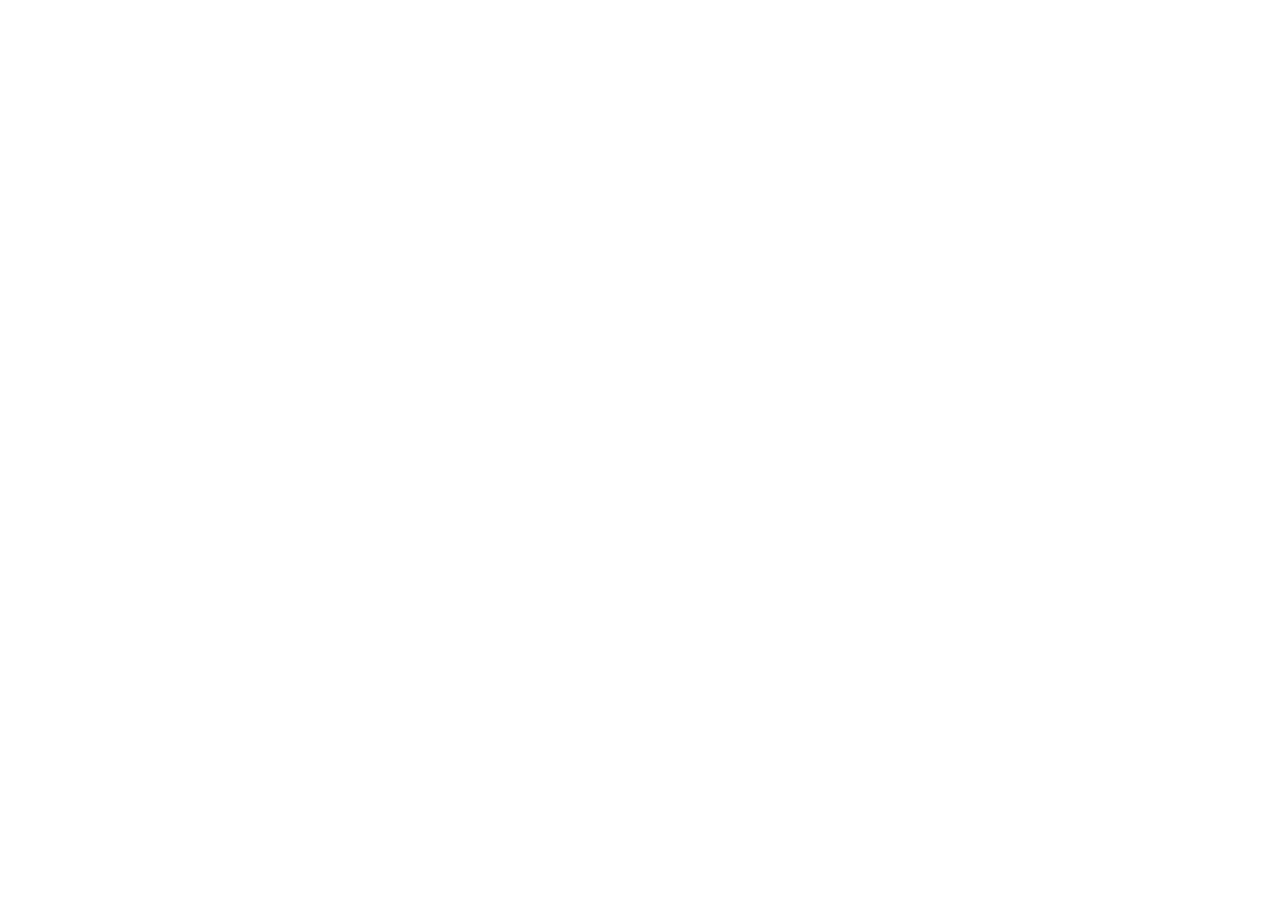
==== commit 4042c9e8: "TEKNOFEST projesinin yeni adı Fatura Kalkanı; /limit-pusulasi/ yeni siteye yönlendirir (masa-v33) Co" ====
--- a/limit-pusulasi/index.html
+++ b/limit-pusulasi/index.html
@@ -1,1018 +1,5 @@
 <!doctype html>
-<html lang="tr">
-<head>
-<meta charset="utf-8">
-<meta name="viewport" content="width=device-width,initial-scale=1,viewport-fit=cover">
-<meta name="theme-color" content="#1c4e80">
-<style>:root{padding-top:env(safe-area-inset-top,0px);padding-bottom:env(safe-area-inset-bottom,0px)}body{margin:0}img{max-width:100%}[hidden]{display:none!important}</style>
-</head>
-<body>
-<title>Limit Pusulası</title>
-<meta name="claude:viewport-fit-sides" content="cover">
-<link rel="preconnect" href="https://fonts.googleapis.com">
-<link rel="stylesheet" href="https://fonts.googleapis.com/css2?family=Figtree:wght@400;500;600;700&family=Bricolage+Grotesque:opsz,wght@12..96,600;12..96,800&family=JetBrains+Mono:wght@500;700&display=swap">
-<style>
-/* Düzen: üstte durum şeridi, altında üç sayaç kartı (Claude kullanım çizelgesi gibi çubuklar), sonra öneriler ve sekmeler */
-:root{
-  --bg:#f3f5f7; --panel:#ffffff; --ink:#15202b; --muted:#5b6876; --line:#dfe4ea;
-  --gas:#e8590c; --gas-soft:#fff0e6; --elec:#c99400; --elec-soft:#fff7d6; --water:#0b8a9a; --water-soft:#e2f6f8;
-  --ok:#2b8a3e; --warn:#d9480f; --bad:#c92a2a; --track:#e8ecf0; --accent:#1c4e80;
-  --f-display:"Bricolage Grotesque", "Segoe UI", system-ui, sans-serif;
-  --f-body:"Figtree", "Segoe UI", system-ui, sans-serif;
-  --f-mono:"JetBrains Mono", Consolas, monospace;
-}
-@media (prefers-color-scheme: dark){:root:not([data-theme="light"]){
-  --bg:#0f151b; --panel:#17202a; --ink:#e8eef3; --muted:#9aa8b5; --line:#2a3642;
-  --gas:#ff8a4c; --gas-soft:#3a2216; --elec:#f2c94c; --elec-soft:#3a3214; --water:#4cc9d8; --water-soft:#123338;
-  --ok:#69db7c; --warn:#ffa94d; --bad:#ff6b6b; --track:#26323e; --accent:#8cb8e8; color-scheme:dark}}
-:root[data-theme="dark"]{
-  --bg:#0f151b; --panel:#17202a; --ink:#e8eef3; --muted:#9aa8b5; --line:#2a3642;
-  --gas:#ff8a4c; --gas-soft:#3a2216; --elec:#f2c94c; --elec-soft:#3a3214; --water:#4cc9d8; --water-soft:#123338;
-  --ok:#69db7c; --warn:#ffa94d; --bad:#ff6b6b; --track:#26323e; --accent:#8cb8e8; color-scheme:dark}
-*{box-sizing:border-box}
-body{background:var(--bg);color:var(--ink);font-family:var(--f-body);font-size:15px;line-height:1.5}
-.wrap{max-width:1120px;margin:0 auto;padding-block:20px 60px;padding-left:max(16px,env(safe-area-inset-left,0px));padding-right:max(16px,env(safe-area-inset-right,0px))}
-h1,h2,h3{font-family:var(--f-display);text-wrap:balance;margin:0;line-height:1.15}
-h1{font-size:clamp(26px,4vw,36px);font-weight:800;letter-spacing:-.02em}
-h2{font-size:20px;font-weight:600}
-h3{font-size:16px;font-weight:600}
-.mono,.num{font-family:var(--f-mono);font-variant-numeric:tabular-nums}
-.muted{color:var(--muted)}
-.small{font-size:13px}
-header.top{display:flex;flex-wrap:wrap;gap:12px 20px;align-items:flex-end;justify-content:space-between;margin-bottom:14px}
-.brand p{margin:4px 0 0;color:var(--muted)}
-.ilsel{display:flex;gap:8px;align-items:center;flex-wrap:wrap}
-select,input,button{font:inherit;color:inherit}
-select,input[type=text],input[type=number],input[type=date]{background:var(--panel);border:1px solid var(--line);border-radius:8px;padding:8px 10px;min-width:0}
-button{cursor:pointer;border:1px solid var(--line);background:var(--panel);border-radius:8px;padding:8px 14px;font-weight:600}
-button.pri{background:var(--accent);border-color:var(--accent);color:var(--bg)}
-button:focus-visible,select:focus-visible,input:focus-visible,a:focus-visible{outline:2px solid var(--accent);outline-offset:2px}
-.banner{border:1px solid var(--line);background:var(--panel);border-radius:10px;padding:10px 14px;margin-bottom:14px;display:flex;gap:10px;align-items:flex-start;flex-wrap:wrap}
-.banner b{font-weight:700}
-.banner.alert{border-color:var(--warn)}
-.chip{display:inline-block;padding:2px 9px;border-radius:999px;font-size:12px;font-weight:700;letter-spacing:.02em}
-.chip.ok{background:color-mix(in srgb,var(--ok) 16%,transparent);color:var(--ok)}
-.chip.warn{background:color-mix(in srgb,var(--warn) 16%,transparent);color:var(--warn)}
-.chip.bad{background:color-mix(in srgb,var(--bad) 16%,transparent);color:var(--bad)}
-nav.tabs{display:flex;gap:4px;overflow-x:auto;border-bottom:1px solid var(--line);margin:6px 0 18px}
-nav.tabs button{border:0;border-bottom:3px solid transparent;border-radius:0;background:none;padding:10px 12px;color:var(--muted);white-space:nowrap}
-nav.tabs button[aria-selected=true]{color:var(--ink);border-bottom-color:var(--accent)}
-.grid3{display:grid;grid-template-columns:repeat(auto-fit,minmax(300px,1fr));gap:14px}
-.card{background:var(--panel);border:1px solid var(--line);border-radius:12px;padding:16px;min-width:0}
-.ucard{border-top:4px solid var(--c)}
-.ucard .hd{display:flex;justify-content:space-between;align-items:baseline;gap:8px;margin-bottom:10px}
-.meter{margin:12px 0}
-.meter .lbl{display:flex;justify-content:space-between;gap:8px;font-size:13px;margin-bottom:5px}
-.meter .lbl b{font-weight:600}
-.bar{position:relative;height:10px;background:var(--track);border-radius:999px;overflow:visible}
-.bar .fill{position:absolute;inset:0 auto 0 0;background:var(--c);border-radius:999px;max-width:100%}
-.bar .fill.over{background:var(--bad)}
-.bar .tick{position:absolute;top:-4px;bottom:-4px;width:2px;background:var(--ink);opacity:.55;border-radius:2px}
-.meter .sub{font-size:12px;color:var(--muted);margin-top:4px}
-.cost{display:flex;justify-content:space-between;gap:8px;border-top:1px dashed var(--line);margin-top:12px;padding-top:10px;font-size:14px}
-.cost .num{font-weight:700}
-.advice{display:grid;gap:10px;margin-top:18px}
-.adv{display:grid;grid-template-columns:6px 1fr;gap:12px;background:var(--panel);border:1px solid var(--line);border-radius:10px;padding:12px 14px 12px 0;overflow:hidden}
-.adv .stripe{background:var(--c);border-radius:0 4px 4px 0}
-.adv h3{font-size:15px;margin-bottom:2px}
-.adv p{margin:0;color:var(--muted);font-size:14px}
-.section-h{display:flex;justify-content:space-between;align-items:baseline;gap:10px;flex-wrap:wrap;margin:26px 0 10px}
-.scroll{overflow-x:auto}
-table{border-collapse:collapse;width:100%;font-size:14px}
-th,td{text-align:right;padding:7px 9px;border-bottom:1px solid var(--line);white-space:nowrap}
-th:first-child,td:first-child{text-align:left}
-th{font-size:12px;text-transform:uppercase;letter-spacing:.05em;color:var(--muted);font-weight:600}
-tr.now td{background:color-mix(in srgb,var(--accent) 9%,transparent);font-weight:600}
-.form{display:grid;grid-template-columns:repeat(auto-fit,minmax(180px,1fr));gap:12px}
-.form label{display:grid;gap:4px;font-size:13px;color:var(--muted)}
-.form label input,.form label select{color:var(--ink)}
-.row{display:flex;gap:10px;flex-wrap:wrap;align-items:center}
-.drop{border:2px dashed var(--line);border-radius:12px;padding:22px;text-align:center;background:var(--panel)}
-.drop.hot{border-color:var(--accent)}
-.days{display:grid;grid-auto-flow:column;grid-auto-columns:minmax(78px,1fr);gap:6px;overflow-x:auto;padding-bottom:6px}
-.day{background:var(--panel);border:1px solid var(--line);border-radius:10px;padding:8px;font-size:12px;display:grid;gap:3px;text-align:center}
-.day.seg{border-left:3px solid var(--gas)}
-.day .t{font-family:var(--f-mono);font-size:15px;font-weight:700}
-.day .g{color:var(--gas);font-family:var(--f-mono)}
-.day .e{color:var(--elec);font-family:var(--f-mono)}
-.day.today{outline:2px solid var(--accent)}
-.legend{display:flex;gap:14px;flex-wrap:wrap;font-size:12px;color:var(--muted)}
-.legend i{display:inline-block;width:10px;height:10px;border-radius:2px;margin-right:5px;vertical-align:-1px}
-svg text{fill:var(--muted);font-family:var(--f-body)}
-.foot{margin-top:30px;font-size:12px;color:var(--muted)}
-.foot a{color:var(--accent)}
-.status{min-height:20px;font-size:13px}
-.hidden-file{position:absolute;width:1px;height:1px;opacity:0;pointer-events:none}
-#sumTable td{vertical-align:top}
-#sumTable small{display:block;color:var(--muted);font-family:var(--f-body);font-size:12px}
-#sumTable input{width:110px;text-align:right}
-#cihazTable td{vertical-align:middle}
-#cihazTable select,#cihazTable input{padding:5px 7px}
-#cihazTable input{width:70px;text-align:right}
-.ucnt{font-family:var(--f-mono);font-size:24px;font-weight:700;color:var(--elec)}
-.dot{display:inline-block;width:10px;height:10px;border-radius:50%;margin-right:6px;vertical-align:0}
-.kv{display:grid;grid-template-columns:auto 1fr;gap:4px 14px;font-size:14px}
-.kv dt{color:var(--muted)} .kv dd{margin:0;font-family:var(--f-mono)}
-@media (prefers-reduced-motion:no-preference){.bar .fill{transition:width .5s ease}}
-/* --- Telefon uygulaması düzeni --- */
-nav.bottom,.sheet,#sumCards{display:none}
-.scard{display:grid;gap:8px;padding:12px 0;border-bottom:1px solid var(--line)}
-.scard:last-child{border-bottom:0}
-.scard .g4{display:grid;grid-template-columns:1fr 1fr;gap:8px}
-.scard .g4 div{background:var(--bg);border-radius:8px;padding:8px 10px}
-.scard .g4 span{display:block;font-size:11px;color:var(--muted);text-transform:uppercase;letter-spacing:.05em}
-.scard .g4 b{font-family:var(--f-mono);font-size:16px}
-.scard .g4 small{display:block;color:var(--muted);font-size:12px}
-.scard label{display:flex;justify-content:space-between;align-items:center;gap:8px;font-size:13px;color:var(--muted)}
-.scard label input{width:120px;text-align:right}
-@media (max-width:760px){
-  body{font-size:15px}
-  .wrap{padding-block:0 calc(84px + env(safe-area-inset-bottom,0px))}
-  header.top{position:sticky;top:env(safe-area-inset-top,0px);z-index:20;background:var(--bg);margin:0 calc(-1 * max(16px,env(safe-area-inset-left,0px))) 12px;padding:10px max(16px,env(safe-area-inset-left,0px));border-bottom:1px solid var(--line);align-items:center;flex-wrap:nowrap}
-  body::before{content:"";position:fixed;inset:0 0 auto;height:env(safe-area-inset-top,0px);z-index:21;background:var(--bg)}
-  h1{font-size:22px}
-  .brand p{display:none}
-  .ilsel #bugunTxt,.ilsel label{display:none}
-  .ilsel select{max-width:150px}
-  nav.tabs{display:none}
-  nav.bottom{display:grid;grid-template-columns:repeat(5,1fr);position:fixed;left:0;right:0;bottom:0;z-index:30;background:var(--panel);border-top:1px solid var(--line);padding:6px max(6px,env(safe-area-inset-left,0px)) calc(6px + env(safe-area-inset-bottom,0px)) max(6px,env(safe-area-inset-right,0px))}
-  nav.bottom button{border:0;background:none;padding:6px 2px;display:grid;justify-items:center;gap:2px;font-size:11px;font-weight:600;color:var(--muted);border-radius:10px}
-  nav.bottom button svg{width:24px;height:24px;stroke:currentColor;fill:none;stroke-width:1.8;stroke-linecap:round;stroke-linejoin:round}
-  nav.bottom button[aria-selected=true]{color:var(--accent);background:color-mix(in srgb,var(--accent) 10%,transparent)}
-  .sheet{position:fixed;left:0;right:0;bottom:calc(64px + env(safe-area-inset-bottom,0px));z-index:29;background:var(--panel);border-top:1px solid var(--line);border-radius:16px 16px 0 0;padding:12px max(16px,env(safe-area-inset-left,0px));box-shadow:0 -8px 24px rgb(0 0 0 / .15)}
-  .sheet.open{display:grid;gap:6px}
-  .sheet button{text-align:left;padding:14px;font-size:15px}
-  #sumTable{display:none}
-  #sumCards{display:block}
-  .grid3{grid-template-columns:1fr}
-  .card{padding:14px}
-  .section-h{margin:20px 0 8px}
-  .days{grid-auto-columns:74px}
-  button,select,input[type=text],input[type=number],input[type=date]{min-height:42px}
-  #cihazTable tr:first-child{display:none}
-  #cihazTable tr{display:grid;grid-template-columns:1fr 1fr;gap:6px 10px;padding:12px 0;border-bottom:1px solid var(--line)}
-  #cihazTable td{border:0;padding:0;text-align:left;white-space:normal}
-  #cihazTable td:first-child{grid-column:1/-1;font-weight:700;font-size:16px}
-  #cihazTable td[data-l]::before{content:attr(data-l);display:block;font-size:11px;color:var(--muted);text-transform:uppercase;letter-spacing:.05em;font-family:var(--f-body)}
-  #cihazTable td.wide{grid-column:1/-1}
-}
-</style>
-
-<div class="wrap">
-  <header class="top">
-    <div class="brand">
-      <h1>Limit Pusulası</h1>
-      <p>Doğalgaz, elektrik ve su limitlerini haftalara böler, havaya göre plan yapar.</p>
-    </div>
-    <div class="ilsel">
-      <label for="il" class="small muted">İl</label>
-      <select id="il"></select>
-      <span class="small muted" id="bugunTxt"></span>
-    </div>
-  </header>
-
-  <div id="banners"></div>
-
-  <nav class="tabs" role="tablist">
-    <button role="tab" data-tab="panel" aria-selected="true">Panel</button>
-    <button role="tab" data-tab="cihaz">Cihazlarım</button>
-    <button role="tab" data-tab="plan">16 günlük plan</button>
-    <button role="tab" data-tab="fatura">Fatura yükle</button>
-    <button role="tab" data-tab="okuma">Sayaç okuma</button>
-    <button role="tab" data-tab="ortalama">İl ortalamaları</button>
-    <button role="tab" data-tab="ayar">Ayarlar</button>
-  </nav>
-  <nav class="bottom" aria-label="Uygulama menüsü">
-    <button type="button" data-tab="panel" aria-selected="true"><svg viewBox="0 0 24 24"><path d="M4 18a8 8 0 1 1 16 0"/><path d="M12 18l4-6"/></svg>Panel</button>
-    <button type="button" data-tab="okuma"><svg viewBox="0 0 24 24"><rect x="3" y="6" width="18" height="13" rx="2"/><circle cx="12" cy="12.5" r="3.5"/><path d="M8 6l1.5-2h5L16 6"/></svg>Sayaç</button>
-    <button type="button" data-tab="fatura"><svg viewBox="0 0 24 24"><path d="M6 3h12v18l-3-2-3 2-3-2-3 2z"/><path d="M9 8h6M9 12h6"/></svg>Fatura</button>
-    <button type="button" data-tab="cihaz"><svg viewBox="0 0 24 24"><path d="M9 3v4M15 3v4"/><rect x="6" y="7" width="12" height="7" rx="2"/><path d="M12 14v7"/></svg>Cihazlar</button>
-    <button type="button" data-more="1"><svg viewBox="0 0 24 24"><path d="M4 7h16M4 12h16M4 17h16"/></svg>Daha</button>
-  </nav>
-  <div class="sheet" id="sheet">
-    <button type="button" data-tab="plan">16 günlük plan ve hava</button>
-    <button type="button" data-tab="ortalama">İl ortalamaları ve limit tablosu</button>
-    <button type="button" data-tab="ayar">Ayarlar</button>
-  </div>
-
-  <!-- PANEL -->
-  <section data-view="panel">
-    <div class="card" style="margin-bottom:14px">
-      <div class="section-h" style="margin:0 0 6px"><h2>Ne kadar harcayabilirsin?</h2><span class="small muted">Hak = yasal limit ile senin hedef faturandan düşük olanı</span></div>
-      <div class="scroll"><table id="sumTable"></table></div>
-      <div id="sumCards"></div>
-      <div id="sumText" class="small" style="display:grid;gap:6px;margin-top:12px"></div>
-    </div>
-    <div class="grid3" id="cards"></div>
-    <div class="section-h"><h2>Bu haftanın önerileri</h2><span class="small muted" id="wxSrc"></span></div>
-    <div class="advice" id="advice"></div>
-  </section>
-
-  <!-- CİHAZLAR -->
-  <section data-view="cihaz" hidden>
-    <div class="section-h" style="margin-top:0"><h2>Bir kez kullanınca faturaya ne ekler?</h2><span class="small muted" id="cihazFiyat"></span></div>
-    <div class="grid3" id="useCards"></div>
-    <div class="section-h"><h2>Evdeki cihazlar</h2></div>
-    <p class="small muted" style="max-width:75ch">Her cihazın enerji sınıfını (etiketteki harf) ve ne kadar kullandığını gir. 2021'den sonra alınan cihazlarda yeni etiket (A–G), daha eskilerde eski etiket (A+++–D) vardır. Etiketin fotoğrafını yüklersen sınıfı ve tüketimi Claude okur. Ütü, saç kurutma, kettle gibi etiketsiz cihazlarda gücü (W) kutusunun ya da kablosunun üstündeki yazıdan gir.</p>
-    <div class="card scroll" style="margin-top:10px"><table id="cihazTable"></table></div>
-    <div class="row" style="margin-top:12px">
-      <select id="cihazYeni" aria-label="Eklenecek cihaz"></select>
-      <button type="button" class="pri" id="cihazEkle">Cihaz ekle</button>
-      <button type="button" id="pickLabel">Enerji etiketinden oku</button>
-      <input type="file" id="labelFile" accept="image/*" class="hidden-file">
-      <span class="status" id="cihazStatus"></span>
-    </div>
-    <div class="grid3" style="margin-top:14px">
-      <div class="card" id="cihazOzet"></div>
-      <div class="card" id="cihazIpucu"></div>
-    </div>
-  </section>
-
-  <!-- PLAN -->
-  <section data-view="plan" hidden>
-    <div class="section-h"><h2>Günlük harcama hakkı</h2>
-      <div class="legend"><span><i style="background:var(--gas)"></i>Doğalgaz Sm³</span><span><i style="background:var(--elec)"></i>Elektrik kWh</span><span>Sol kenar çizgisi: yeni limit dilimi başlıyor</span></div></div>
-    <p class="small muted">Her gün için kalan limit, hava ne kadar soğuksa o güne o kadar çok pay düşecek şekilde dağıtıldı. Soğuk güne fazla, ılık güne az hak.</p>
-    <div class="days" id="days"></div>
-    <div class="section-h"><h2>Haftalık hava</h2><span class="small muted">Canlı tahmin gelmezse haftayı elle seç.</span></div>
-    <div id="wkWeather" class="grid3"></div>
-  </section>
-
-  <!-- FATURA -->
-  <section data-view="fatura" hidden>
-    <div class="grid3">
-      <div class="card">
-        <h2>Fatura fotoğrafı</h2>
-        <p class="small muted">Faturanın fotoğrafını çek ya da ekran görüntüsünü yükle. Claude dönem tarihlerini, endeksleri, tüketimi ve tutarı okur. Sen kontrol edip kaydedersin. PDF faturada sayfanın ekran görüntüsünü al.</p>
-        <div class="drop" id="drop">
-          <p style="margin:0 0 10px">Görseli buraya bırak</p>
-          <label class="row" style="justify-content:center"><button class="pri" type="button" id="pickBill">Fotoğraf seç</button></label>
-          <input type="file" id="billFile" accept="image/*" class="hidden-file" multiple>
-        </div>
-        <p class="status" id="billStatus"></p>
-      </div>
-      <div class="card">
-        <h2>Fatura bilgileri</h2>
-        <form id="billForm" class="form" style="margin-top:10px">
-          <label>Tür<select id="b_tur"><option value="gas">Doğalgaz</option><option value="elec">Elektrik</option><option value="water">Su</option></select></label>
-          <label>İlk okuma tarihi<input type="date" id="b_bas" required></label>
-          <label>Son okuma tarihi<input type="date" id="b_bit" required></label>
-          <label>İlk endeks<input type="number" step="any" id="b_e1"></label>
-          <label>Son endeks<input type="number" step="any" id="b_e2"></label>
-          <label>Tüketim (Sm³ / kWh / m³)<input type="number" step="any" id="b_tk"></label>
-          <label>Düzeltme katsayısı (gaz)<input type="number" step="any" id="b_kat"></label>
-          <label>Fatura tutarı TL<input type="number" step="any" id="b_tl"></label>
-          <label>Kademe (gaz)<select id="b_kad"><option value="">—</option><option value="1">1. kademe</option><option value="2">2. kademe</option></select></label>
-          <label>Yılbaşından beri kWh (elektrik)<input type="number" step="any" id="b_ytd"></label>
-          <div class="row" style="grid-column:1/-1"><button class="pri" type="submit">Faturayı kaydet</button><span class="status" id="billSaved"></span></div>
-        </form>
-      </div>
-    </div>
-    <div class="section-h"><h2>Kayıtlı faturalar</h2></div>
-    <div class="card scroll"><table id="billTable"></table></div>
-  </section>
-
-  <!-- OKUMA -->
-  <section data-view="okuma" hidden>
-    <div class="grid3">
-      <div class="card">
-        <h2>Haftalık sayaç okuması</h2>
-        <p class="small muted">Her hafta aynı gün sayaçları oku. Sayaç fotoğrafını yüklersen rakamları Claude okur.</p>
-        <form id="readForm" class="form" style="margin-top:10px">
-          <label>Sayaç<select id="r_tur"><option value="gas">Doğalgaz (m³)</option><option value="elec">Elektrik (kWh)</option><option value="water">Su (m³)</option></select></label>
-          <label>Tarih<input type="date" id="r_tarih" required></label>
-          <label>Endeks<input type="number" step="any" id="r_endeks" required></label>
-          <div class="row" style="grid-column:1/-1">
-            <button class="pri" type="submit">Okumayı kaydet</button>
-            <button type="button" id="pickMeter">Sayaç fotoğrafından oku</button>
-            <input type="file" id="meterFile" accept="image/*" class="hidden-file">
-          </div>
-          <p class="status" id="readStatus" style="grid-column:1/-1"></p>
-        </form>
-      </div>
-      <div class="card">
-        <h2>Hatırlatıcı</h2>
-        <p class="small muted">Sayaç günün <b id="remDay"></b>. Bir gün önce telefonuna hatırlatma gelsin diye takvimine haftalık etkinlik ekle.</p>
-        <div class="row" style="margin-top:10px">
-          <a id="calLink" target="_blank" rel="noopener"><button type="button" class="pri">Google Takvim'e ekle</button></a>
-        </div>
-        <p class="small muted" style="margin-top:12px">Fatura okuma günlerinden bir gün önce de uyarı ekle:</p>
-        <div class="row" id="billCalLinks"></div>
-      </div>
-    </div>
-    <div class="section-h"><h2>Okumalar</h2></div>
-    <div class="card scroll"><table id="readTable"></table></div>
-  </section>
-
-  <!-- ORTALAMA -->
-  <section data-view="ortalama" hidden>
-    <div class="section-h"><h2 id="ortH">Doğalgaz limitleri ve ortalama fatura</h2></div>
-    <p class="small muted" style="max-width:70ch">BOTAŞ limiti, ilin son 5 yıllık hane ortalamasının %75 fazlasıdır. Bu yüzden tablodaki ortalama tüketim = limit ÷ 1,75. Limit aşılırsa o ayın <b>tamamı</b> 2. kademeden hesaplanır, sadece aşan kısım değil. "Sınırda sıçrama" sütunu, limiti 1 m³ geçtiğinde faturanın ne kadar arttığını gösterir.</p>
-    <div class="card" style="margin-top:12px"><div id="chart"></div></div>
-    <div class="card scroll" style="margin-top:12px"><table id="avgTable"></table></div>
-    <div class="grid3" style="margin-top:14px">
-      <div class="card"><h3>Elektrik</h3><p class="small muted">Limit yıllık: 2026'da 4.000 kWh, 1 Ocak 2027'den itibaren 3.000 kWh. Bu da ayda ortalama 333 kWh, 2027'de 250 kWh demek. Aşan aboneler son kaynak tedarik tarifesine (SKTT) geçer ve piyasa fiyatından öder. Sayaç 1 Ocak'ta sıfırlanmış sayılmaz, çünkü hem bu yılın hem geçen yılın tüketimine bakılır. SKTT, sınırı aştığın aydan 3 ay sonra başlar. 2026 toplamın 3.000 kWh'i geçerse 2027'de SKTT'ye girersin.</p></div>
-      <div class="card"><h3>Su</h3><p class="small muted">Su tarifesini belediyeler belirler, kademeler ilden ile değişir. Örneğin İzmir'de ilk kademe Haziran 2026'da 6 m³'e çıktı. Antalya ASAT'ta 0–20 / 21–40 / 40+ m³ kademeleri var. Kendi kademelerini Ayarlar'dan gir.</p></div>
-      <div class="card"><h3>Isınmada gaz mı elektrik mi?</h3><p class="small muted" id="swapInfo"></p></div>
-    </div>
-  </section>
-
-  <!-- AYARLAR -->
-  <section data-view="ayar" hidden>
-    <form id="setForm">
-      <div class="card"><h2>Genel</h2>
-        <div class="form" style="margin-top:10px">
-          <label>Haftalık sayaç günü<select id="s_hg"><option value="1">Pazartesi</option><option value="2">Salı</option><option value="3">Çarşamba</option><option value="4">Perşembe</option><option value="5">Cuma</option><option value="6">Cumartesi</option><option value="0">Pazar</option></select></label>
-          <label>Güvenlik payı (%)<input type="number" id="s_pay" min="0" max="20" step="1"></label>
-        </div></div>
-      <div class="card" style="margin-top:12px;border-top:4px solid var(--gas)"><h2>Doğalgaz</h2>
-        <div class="form" style="margin-top:10px">
-          <label>Fatura okuma günü (ayın kaçı)<input type="number" id="s_gday" min="1" max="31"></label>
-          <label>Düzeltme katsayısı<input type="number" step="any" id="s_gkat"></label>
-          <label>1. kademe TL/Sm³ (vergili)<input type="number" step="any" id="s_gk1"></label>
-          <label>2. kademe TL/Sm³ (vergili)<input type="number" step="any" id="s_gk2"></label>
-          <label>Kombi verimi (%)<input type="number" id="s_gver" min="50" max="110"></label>
-        </div></div>
-      <div class="card" style="margin-top:12px;border-top:4px solid var(--elec)"><h2>Elektrik</h2>
-        <div class="form" style="margin-top:10px">
-          <label>Fatura okuma günü<input type="number" id="s_eday" min="1" max="31"></label>
-          <label>Birim fiyat TL/kWh (vergili)<input type="number" step="any" id="s_ep"></label>
-          <label>SKTT fiyatı TL/kWh (tahmini)<input type="number" step="any" id="s_esk"></label>
-          <label>Elektrikli ısıtıcı gücü kW<input type="number" step="any" id="s_eisi"></label>
-          <label>Kurutma makinesi kWh/çevrim<input type="number" step="any" id="s_ekur"></label>
-          <label>Yılbaşından bu tarihe kWh<input type="number" step="any" id="s_eytd"></label>
-          <label>…tarihi<input type="date" id="s_eytdt"></label>
-        </div></div>
-      <div class="card" style="margin-top:12px;border-top:4px solid var(--water)"><h2>Su</h2>
-        <div class="form" style="margin-top:10px">
-          <label>Fatura okuma günü<input type="number" id="s_wday" min="1" max="31"></label>
-          <label>Hazır tarife<select id="s_wpre"><option value="">Kendi kademelerim</option><option value="antalya">Antalya ASAT (Haz. 2026, KDV hariç)</option></select></label>
-          <label>1. kademe üst sınır m³<input type="number" step="any" id="s_w1"></label>
-          <label>1. kademe TL/m³<input type="number" step="any" id="s_w1p"></label>
-          <label>2. kademe üst sınır m³<input type="number" step="any" id="s_w2"></label>
-          <label>2. kademe TL/m³<input type="number" step="any" id="s_w2p"></label>
-          <label>3. kademe TL/m³<input type="number" step="any" id="s_w3p"></label>
-          <label>Kademe nasıl uygulanıyor<select id="s_wyon"><option value="asan">Sadece aşan kısım üst fiyattan</option><option value="tum">Tüm tüketim üst fiyattan</option></select></label>
-          <label>Çamaşır makinesi L/yıkama<input type="number" step="any" id="s_wcam"></label>
-        </div></div>
-      <div class="row" style="margin-top:14px">
-        <button class="pri" type="submit">Ayarları kaydet</button>
-        <button type="button" id="clearDemo">Örnek verileri sil, sıfırdan başla</button>
-        <button type="button" id="exportCsv">Verileri CSV indir</button>
-        <span class="status" id="setStatus"></span>
-      </div>
-    </form>
-  </section>
-
-  <div class="foot">
-    Kaynaklar: BOTAŞ il bazında aylık konut limitleri (Kasım–Aralık 2026 güncellemesi), BOTAŞ 4 Nisan 2026 toptan tarifesi (1. kademe 10,625 / 2. kademe 18 TL/Sm³, vergisiz), EPDK SKTT kararları (2026: 4.000 kWh, 2027: 3.000 kWh).
-    Vergili fiyatlar ve su kademeleri tahminidir. İlk faturanı yükleyince kendi fiyatın kullanılır. Hava: <a href="https://open-meteo.com" target="_blank" rel="noopener">Open-Meteo</a>.
-    <span id="syncTxt"></span>
-  </div>
-</div>
-
-<script>
-"use strict";
-// ---------- VERİ ----------
-const LIM={"Adana":[263.74,289.96,222.81,147.70,36.58,22.40,8.91,24.54,17.03,19.51,36.02,155.93],"Adıyaman":[325.54,274.42,319.66,169.09,100.59,28.91,16.12,24.12,19.90,21.89,148.26,307.74],"Afyonkarahisar":[303.50,328.60,288.80,251.13,116.32,50.42,15.28,31.08,20.65,37.45,283.85,421.66],"Ağrı":[411.97,428.28,361.76,288.52,129.19,68.13,25.29,46.17,32.20,46.90,435.72,607.60],"Aksaray":[268.33,288.65,278.15,154.28,92.14,33.44,24.97,21.63,22.14,27.98,265.79,411.69],"Amasya":[303.14,325.85,267.21,215.93,104.88,44.78,19.20,39.88,27.30,39.20,252.21,366.63],"Ankara":[344.73,326.80,302.09,180.69,109.01,46.20,35.19,31.03,40.69,76.86,283.78,420.00],"Antalya":[221.24,230.02,220.43,124.95,55.37,21.61,16.33,14.09,14.93,16.94,41.86,157.94],"Ardahan":[390.39,404.02,359.49,308.72,175.07,108.24,46.97,36.07,35.23,65.26,520.45,732.29],"Artvin":[279.62,283.38,319.71,195.20,127.37,60.62,22.73,17.89,18.92,35.40,243.22,385.61],"Aydın":[273.05,296.22,268.08,160.65,66.24,20.84,16.54,14.54,15.23,16.75,86.42,206.50],"Balıkesir":[264.22,305.38,257.65,211.21,90.70,35.14,12.62,26.64,17.83,24.97,193.10,313.16],"Bartın":[272.09,285.93,318.85,191.59,144.22,50.35,25.36,21.16,22.51,44.36,216.51,318.06],"Batman":[332.90,343.12,256.76,177.17,60.53,38.06,17.69,38.01,27.46,32.32,232.33,402.94],"Bayburt":[345.85,358.82,313.41,274.33,128.47,71.10,24.80,46.87,31.92,50.75,428.05,600.08],"Bilecik":[292.39,323.16,277.24,217.75,124.48,48.34,17.75,37.52,27.02,47.16,232.12,356.39],"Bingöl":[303.01,308.89,274.91,228.52,94.50,43.87,19.06,21.61,19.44,24.03,306.08,462.79],"Bitlis":[367.22,355.81,326.95,297.94,161.86,77.44,38.33,34.53,34.28,40.44,413.32,588.61],"Bolu":[304.85,328.37,287.65,259.23,133.49,64.96,21.86,38.76,26.78,57.02,318.92,420.70],"Burdur":[296.73,318.34,267.02,236.60,109.67,39.74,20.63,17.22,16.84,25.13,228.10,368.81],"Bursa":[273.84,287.54,256.13,177.50,92.75,38.66,27.18,25.60,25.55,41.81,183.30,281.66],"Çanakkale":[256.76,295.16,249.67,210.89,93.52,33.78,11.92,26.58,19.15,25.59,108.47,223.39],"Çankırı":[295.44,311.27,271.50,237.18,125.14,48.41,32.95,25.66,24.26,32.95,317.63,436.63],"Çorum":[280.93,300.49,261.70,227.76,115.64,51.15,33.83,29.23,27.79,33.44,312.13,437.06],"Denizli":[310.77,307.46,316.40,185.61,93.94,31.05,21.21,18.88,19.95,25.48,128.03,260.93],"Diyarbakır":[396.53,399.53,303.05,207.76,61.25,42.23,28.60,27.63,27.74,31.69,239.16,415.54],"Düzce":[285.93,321.32,282.31,232.89,139.16,52.59,17.43,35.47,23.56,48.48,213.43,301.53],"Edirne":[291.88,278.88,316.00,181.53,100.43,36.17,19.81,16.80,17.61,41.90,195.06,334.43],"Elazığ":[372.94,376.53,305.76,247.49,73.66,35.30,13.18,34.84,21.82,26.71,283.57,439.69],"Erzincan":[326.06,328.83,291.95,185.29,106.16,45.87,29.52,25.32,25.74,36.21,350.56,509.43],"Erzurum":[420.40,410.06,358.73,262.97,154.02,63.30,40.65,33.57,34.42,62.83,507.05,696.94],"Eskişehir":[290.29,299.15,247.47,215.51,113.02,40.67,22.96,21.23,21.32,46.74,284.83,413.00],"Gaziantep":[322.46,382.62,408.17,201.02,63.40,32.41,22.19,20.90,21.14,28.32,193.69,346.68],"Giresun":[247.10,278.11,265.34,225.21,134.80,53.85,17.57,31.47,20.84,36.02,108.85,204.58],"Gümüşhane":[332.26,354.22,312.10,268.05,132.07,67.83,19.32,37.59,25.08,43.68,344.05,486.68],"Hakkari":[427.61,429.59,487.55,292.32,192.99,73.43,33.18,27.07,27.81,45.19,351.82,527.10],"Hatay":[288.00,312.11,242.85,158.99,34.55,18.01,8.30,20.18,13.90,14.88,82.60,234.41],"Iğdır":[391.84,407.44,322.79,214.48,73.80,39.74,25.99,23.31,22.24,29.37,330.37,502.08],"Isparta":[321.02,352.12,298.64,269.15,128.59,48.30,23.56,18.78,18.41,29.65,221.62,358.66],"İstanbul":[260.54,286.77,278.29,192.55,119.96,45.45,31.10,26.72,29.23,43.73,136.01,259.35],"İzmir":[276.68,308.75,257.97,157.90,66.10,26.81,19.09,17.71,18.92,25.11,67.97,196.23],"Kahramanmaraş":[345.77,343.25,271.58,209.84,66.38,28.19,21.60,24.45,27.11,29.52,159.22,317.71],"Karabük":[277.85,286.60,251.06,220.26,133.30,46.94,31.43,25.45,24.01,34.21,285.43,395.41],"Karaman":[275.47,298.24,300.65,178.90,101.17,36.72,22.98,20.62,21.35,29.82,264.15,406.18],"Kars":[359.89,381.99,321.30,273.26,154.60,84.89,41.28,35.84,32.03,53.39,499.66,682.06],"Kastamonu":[306.06,319.48,281.37,251.42,147.39,63.07,35.21,27.79,26.39,43.49,361.17,470.75],"Kayseri":[302.33,341.44,284.27,235.87,107.05,43.75,33.55,30.66,29.42,35.40,358.19,489.21],"Kırıkkale":[283.26,299.93,254.14,209.86,96.62,40.44,26.99,23.01,21.88,27.86,275.42,410.64],"Kırklareli":[280.18,268.85,341.29,183.89,101.62,38.31,20.39,18.60,19.02,39.88,219.35,348.86],"Kırşehir":[262.01,280.77,247.66,208.71,94.45,36.07,24.10,21.72,20.83,26.22,304.57,446.86],"Kilis":[279.83,401.12,376.99,214.39,55.14,28.19,19.20,19.23,18.95,21.53,115.47,280.44],"Kocaeli":[270.62,301.53,272.90,213.68,127.26,47.15,32.67,26.36,27.34,41.04,136.71,231.09],"Konya":[348.34,381.40,357.33,233.08,124.71,44.40,29.23,26.30,26.06,37.15,301.56,454.56],"Kütahya":[287.93,277.10,247.80,180.32,111.95,40.85,26.44,23.17,29.72,70.93,307.69,431.81],"Malatya":[397.11,405.88,319.88,251.53,81.90,40.95,17.12,46.08,29.23,35.89,276.05,435.31],"Manisa":[297.34,336.61,267.54,187.04,72.12,25.29,11.59,25.73,17.90,24.13,128.84,262.59],"Mardin":[310.50,275.80,331.08,142.28,68.32,29.61,19.50,19.92,22.44,24.54,164.22,335.91],"Mersin":[234.43,278.04,193.97,120.75,32.94,19.78,9.50,19.67,14.25,16.24,24.71,106.40],"Muğla":[345.00,342.00,370.86,213.57,129.17,35.18,19.90,15.80,18.64,24.80,189.74,318.59],"Muş":[413.32,416.03,379.86,308.91,134.96,61.88,38.06,32.22,31.68,36.30,365.82,543.90],"Nevşehir":[296.07,306.37,313.06,192.29,118.95,42.33,25.22,20.86,22.38,36.96,297.43,437.94],"Niğde":[347.66,342.02,364.58,221.13,128.01,39.94,25.73,22.87,24.50,33.37,312.17,445.73],"Ordu":[242.27,281.82,258.98,217.11,124.97,50.26,17.66,30.57,19.65,36.42,122.40,222.69],"Osmaniye":[274.30,294.70,230.28,163.05,38.55,22.26,9.70,23.96,16.15,19.13,59.92,192.06],"Rize":[263.36,288.94,270.67,237.84,127.12,59.13,17.55,34.88,24.66,34.18,141.96,255.41],"Sakarya":[263.20,285.85,289.73,198.24,133.16,56.47,25.88,22.94,30.59,38.97,158.24,251.30],"Samsun":[245.12,276.19,283.17,240.52,162.70,65.12,30.14,26.90,24.92,32.57,122.57,219.10],"Siirt":[331.50,349.44,268.14,198.15,68.58,38.01,16.15,30.21,20.67,26.71,184.45,359.63],"Sinop":[242.46,227.75,285.15,191.15,141.30,45.78,27.00,22.82,22.77,32.94,100.10,206.59],"Sivas":[311.08,333.62,283.45,230.79,109.73,53.17,22.66,44.08,30.29,43.17,373.42,510.74],"Şanlıurfa":[345.07,344.37,272.63,194.44,45.17,26.74,9.92,25.53,15.75,22.14,100.52,267.49],"Şırnak":[327.93,324.78,358.54,210.07,105.53,47.90,27.39,24.75,27.74,28.58,185.22,349.91],"Tekirdağ":[253.00,256.31,284.32,179.25,108.89,36.14,25.08,24.12,23.24,35.11,172.17,294.96],"Tokat":[296.92,318.96,266.35,215.85,96.22,43.42,18.90,39.24,26.72,36.59,269.33,391.13],"Trabzon":[260.63,287.12,267.07,237.69,140.72,57.44,17.76,35.28,23.94,34.88,120.40,214.99],"Tunceli":[347.60,348.58,326.76,202.14,89.76,33.76,17.22,14.81,18.11,21.53,306.22,459.90],"Uşak":[292.34,296.99,252.67,199.05,106.21,43.10,25.73,21.47,21.49,38.41,250.32,378.18],"Van":[381.61,400.75,352.29,271.20,134.16,60.69,23.80,45.40,33.06,45.17,360.50,514.50],"Yalova":[213.06,244.86,228.71,197.89,111.14,31.62,42.91,33.72,25.78,27.74,156.63,250.86],"Yozgat":[272.07,289.40,267.31,242.17,128.57,53.88,32.53,27.62,25.67,33.78,352.87,481.86],"Zonguldak":[254.75,287.63,288.68,205.73,145.65,54.23,22.56,27.58,23.68,41.91,150.50,243.51]};
-const KOOR={"Adana":[37.00,35.32],"Adıyaman":[37.76,38.28],"Afyonkarahisar":[38.76,30.54],"Ağrı":[39.72,43.05],"Aksaray":[38.37,34.03],"Amasya":[40.65,35.83],"Ankara":[39.93,32.86],"Antalya":[36.89,30.71],"Ardahan":[41.11,42.70],"Artvin":[41.18,41.82],"Aydın":[37.85,27.84],"Balıkesir":[39.65,27.88],"Bartın":[41.63,32.34],"Batman":[37.88,41.13],"Bayburt":[40.26,40.23],"Bilecik":[40.14,29.98],"Bingöl":[38.88,40.50],"Bitlis":[38.40,42.11],"Bolu":[40.74,31.61],"Burdur":[37.72,30.29],"Bursa":[40.19,29.06],"Çanakkale":[40.15,26.41],"Çankırı":[40.60,33.62],"Çorum":[40.55,34.95],"Denizli":[37.78,29.09],"Diyarbakır":[37.91,40.24],"Düzce":[40.84,31.16],"Edirne":[41.68,26.56],"Elazığ":[38.67,39.22],"Erzincan":[39.75,39.49],"Erzurum":[39.90,41.27],"Eskişehir":[39.78,30.52],"Gaziantep":[37.07,37.38],"Giresun":[40.91,38.39],"Gümüşhane":[40.46,39.48],"Hakkari":[37.58,43.74],"Hatay":[36.20,36.16],"Iğdır":[39.92,44.04],"Isparta":[37.76,30.55],"İstanbul":[41.01,28.98],"İzmir":[38.42,27.14],"Kahramanmaraş":[37.58,36.94],"Karabük":[41.20,32.62],"Karaman":[37.18,33.22],"Kars":[40.60,43.10],"Kastamonu":[41.39,33.78],"Kayseri":[38.73,35.49],"Kırıkkale":[39.85,33.51],"Kırklareli":[41.73,27.22],"Kırşehir":[39.15,34.16],"Kilis":[36.72,37.12],"Kocaeli":[40.77,29.92],"Konya":[37.87,32.48],"Kütahya":[39.42,29.98],"Malatya":[38.35,38.31],"Manisa":[38.61,27.43],"Mardin":[37.31,40.74],"Mersin":[36.81,34.64],"Muğla":[37.22,28.36],"Muş":[38.74,41.49],"Nevşehir":[38.62,34.71],"Niğde":[37.97,34.68],"Ordu":[40.98,37.88],"Osmaniye":[37.07,36.25],"Rize":[41.02,40.52],"Sakarya":[40.69,30.44],"Samsun":[41.29,36.33],"Siirt":[37.93,41.94],"Sinop":[42.03,35.15],"Sivas":[39.75,37.02],"Şanlıurfa":[37.16,38.80],"Şırnak":[37.52,42.46],"Tekirdağ":[40.98,27.51],"Tokat":[40.31,36.55],"Trabzon":[41.00,39.72],"Tunceli":[39.11,39.55],"Uşak":[38.68,29.41],"Van":[38.49,43.38],"Yalova":[40.65,29.27],"Yozgat":[39.82,34.81],"Zonguldak":[41.45,31.79]};
-const ELEC_LIMIT={2025:5000,2026:4000,2027:3000};
-const AYLAR=["Ocak","Şubat","Mart","Nisan","Mayıs","Haziran","Temmuz","Ağustos","Eylül","Ekim","Kasım","Aralık"];
-const GUNLER=["Pazar","Pazartesi","Salı","Çarşamba","Perşembe","Cuma","Cumartesi"];
-const GUNK=["Paz","Pzt","Sal","Çar","Per","Cum","Cmt"];
-const KWH_PER_SM3=10.64;
-
-// ---------- TARİH ----------
-const pad=n=>String(n).padStart(2,"0");
-const dn=s=>{const [y,m,d]=s.split("-").map(Number);return Math.round(Date.UTC(y,m-1,d)/864e5)};
-const ds=n=>{const d=new Date(n*864e5);return d.getUTCFullYear()+"-"+pad(d.getUTCMonth()+1)+"-"+pad(d.getUTCDate())};
-const ymd=n=>{const d=new Date(n*864e5);return {y:d.getUTCFullYear(),m:d.getUTCMonth()+1,d:d.getUTCDate(),wd:d.getUTCDay()}};
-const dim=(y,m)=>new Date(Date.UTC(y,m,0)).getUTCDate();
-const mk=(y,m,d)=>Math.round(Date.UTC(y,m-1,d)/864e5);
-const nowLocal=()=>{const t=new Date();return mk(t.getFullYear(),t.getMonth()+1,t.getDate())};
-const TODAY=nowLocal();
-const fmtD=n=>{const o=ymd(n);return o.d+" "+AYLAR[o.m-1]};
-const fmtDs=n=>{const o=ymd(n);return o.d+" "+AYLAR[o.m-1].slice(0,3)};
-const f1=x=>(x==null||!isFinite(x))?"—":x.toLocaleString("tr-TR",{maximumFractionDigits:1,minimumFractionDigits:0});
-const f0=x=>(x==null||!isFinite(x))?"—":Math.round(x).toLocaleString("tr-TR");
-const tl=x=>(x==null||!isFinite(x))?"—":Math.round(x).toLocaleString("tr-TR")+" TL";
-
-// ---------- DURUM ----------
-function defaultState(){return{
-  v:1, demo:false, il:"Ankara", hg:1, pay:3,
-  gas:{day:20,kat:0.92,k1:17.88,k2:26.73,ver:90},
-  elec:{day:15,p:3.24,sktt:6.97,isi:2,kur:2.5,ytd:null,ytdt:null},
-  water:{day:10,pre:"",t1:10,p1:30,t2:20,p2:45,p3:70,yon:"asan",cam:50},
-  readings:[], bills:[], wx:{}, savedAt:0,
-  hedef:{gas:null,elec:null,water:null},
-  cihazlar:defaultCihazlar()
-}}
-function defaultCihazlar(){return [
-  {k:"buzdolabi",sinif:"e-A+"},{k:"camasir",sinif:"e-A++"},{k:"bulasik",sinif:"e-A+"},{k:"firin",sinif:"e-A"},
-  {k:"tv",sinif:"e-A+"},{k:"utu"},{k:"sac"},{k:"kettle"},{k:"cay"},{k:"led"},{k:"modem"},{k:"pc"}
-].map((c,i)=>Object.assign({id:"c"+i},c))}
-function demoState(){
-  const s=defaultState(); s.demo=true; s.il="Ankara";
-  // örnek: son 5 haftada haftalık okumalar (açıkça örnek)
-  const g0=5120, e0=21480, w0=812; let g=g0,e=e0,w=w0;
-  const start=TODAY-35;
-  for(let i=0;i<=5;i++){const n=start+i*7; if(n>TODAY)break;
-    s.readings.push({id:"dg"+i,t:"gas",d:ds(n),v:Math.round(g*10)/10});
-    s.readings.push({id:"de"+i,t:"elec",d:ds(n),v:Math.round(e)});
-    s.readings.push({id:"dw"+i,t:"water",d:ds(n),v:Math.round(w*10)/10});
-    g+=55+i*14; e+=68+((i%2)*9); w+=2.6;}
-  s.elec.ytd=2300; s.elec.ytdt=ds(start);
-  return s;
-}
-let S=null; const LSK="limitPusulasi.v1";
-function loadLocal(){try{const r=localStorage.getItem(LSK);if(r){return JSON.parse(r)}}catch(e){}return null}
-function mergeDefaults(x){const d=defaultState();return Object.assign(d,x,{gas:Object.assign(d.gas,x.gas||{}),elec:Object.assign(d.elec,x.elec||{}),water:Object.assign(d.water,x.water||{}),hedef:Object.assign(d.hedef,x.hedef||{}),cihazlar:Array.isArray(x.cihazlar)?x.cihazlar:d.cihazlar})}
-S=mergeDefaults(loadLocal()||demoState());
-
-let db=null, userId=null, saveTimer=null;
-function save(){S.savedAt=Date.now();try{localStorage.setItem(LSK,JSON.stringify(S))}catch(e){}
-  clearTimeout(saveTimer);saveTimer=setTimeout(pushRemote,800)}
-async function pushRemote(){if(!db||!userId)return;try{await db.doc("data/users/"+userId+"/state").set({json:JSON.stringify(S),savedAt:S.savedAt});setSync("Hesabına kaydedildi.")}catch(e){setSync("Hesaba kaydedilemedi, bu tarayıcıda saklanıyor.")}}
-function setSync(t){document.getElementById("syncTxt").textContent=" "+t}
-
-// ---------- SAYAÇ İNTERPOLASYONU ----------
-function reads(t){return S.readings.filter(r=>r.t===t).map(r=>({n:dn(r.d),v:+r.v})).sort((a,b)=>a.n-b.n)}
-function E(t,x){const R=reads(t);if(!R.length)return null;
-  for(let i=0;i<R.length;i++){if(R[i].n===x)return R[i].v;
-    if(R[i].n>x){if(i===0)return null;const a=R[i-1],b=R[i];return a.v+(b.v-a.v)*(x-a.n)/(b.n-a.n)}}
-  return null}
-function lastRead(t){const R=reads(t);return R.length?R[R.length-1]:null}
-function firstRead(t){const R=reads(t);return R.length?R[0]:null}
-// tüketim [a,b) aralığında (b en fazla son okuma)
-function used(t,a,b){const lr=lastRead(t);if(!lr)return null;const bb=Math.min(b,lr.n);if(bb<=a)return 0;
-  const ea=E(t,a),eb=E(t,bb);if(ea==null||eb==null)return null;return Math.max(0,eb-ea)}
-
-// ---------- HAVA ----------
-let WX={src:"none",t:{}}; // t: {n: tmean}
-async function loadWeather(){
-  const k=KOOR[S.il];if(!k)return;
-  const url="https://api.open-meteo.com/v1/forecast?latitude="+k[0]+"&longitude="+k[1]+"&daily=temperature_2m_max,temperature_2m_min&timezone=Europe%2FIstanbul&forecast_days=16&past_days=14";
-  try{const ctl=new AbortController();const to=setTimeout(()=>ctl.abort(),6000);
-    const r=await fetch(url,{signal:ctl.signal});clearTimeout(to);if(!r.ok)throw 0;const j=await r.json();
-    const t={};j.daily.time.forEach((d,i)=>{const a=j.daily.temperature_2m_max[i],b=j.daily.temperature_2m_min[i];if(a!=null&&b!=null)t[dn(d)]=(a+b)/2});
-    WX={src:"live",t};
-  }catch(e){WX={src:"normal",t:{}}}
-  render();
-}
-// İklim vekili: BOTAŞ limit profilinden günlük ısınma ihtiyacı
-function climate(il){const L=LIM[il];const per=L.map((v,i)=>v/1.75/dim(2026,i+1));
-  const base=Math.min(...per); const Lmax=Math.max(...L);
-  const hddMax=8+Math.max(0,(Lmax-230))/190*19; const c=(Math.max(...per)-base)/hddMax;
-  return {base,c,per}}
-function weekKey(n){const ws=weekStart(n);return ds(ws)}
-const WXMUL={soguk:1.35,normal:1,ilik:0.65};
-function hdd(n){const cl=climate(S.il);let h;
-  if(WX.t[n]!=null) h=Math.max(0,18-WX.t[n]);
-  else{const o=ymd(n);h=Math.max(0,(cl.per[o.m-1]-cl.base)/cl.c)}
-  const man=S.wx[weekKey(n)];if(man&&WX.t[n]==null)h*=WXMUL[man]||1;
-  return h}
-function tmean(n){if(WX.t[n]!=null)return WX.t[n];return null}
-function wGas(n){const cl=climate(S.il);return cl.base+cl.c*hdd(n)}
-
-// ---------- DÖNEMLER ----------
-function billDayIn(y,m,day){return mk(y,m,Math.min(day,dim(y,m)))}
-function billPeriod(n,day){const o=ymd(n);let b=billDayIn(o.y,o.m,day);let start,end;
-  if(n>=b){start=b;const nm=o.m===12?{y:o.y+1,m:1}:{y:o.y,m:o.m+1};end=billDayIn(nm.y,nm.m,day)}
-  else{end=b;const pm=o.m===1?{y:o.y-1,m:12}:{y:o.y,m:o.m-1};start=billDayIn(pm.y,pm.m,day)}
-  return {start,end}}
-function monthStart(n){const o=ymd(n);return mk(o.y,o.m,1)}
-function nextMonthStart(n){const o=ymd(n);return o.m===12?mk(o.y+1,1,1):mk(o.y,o.m+1,1)}
-// Gaz dilimi = fatura dönemi ∩ takvim ayı (BOTAŞ limiti dilim gün sayısıyla orantılanır)
-function gasSeg(n){const bp=billPeriod(n,S.gas.day);return {start:Math.max(bp.start,monthStart(n)),end:Math.min(bp.end,nextMonthStart(n))}}
-function gasDailyLimit(n){const o=ymd(n);return LIM[S.il][o.m-1]/dim(o.y,o.m)}
-function sum(a,b,f){let s=0;for(let n=a;n<b;n++)s+=f(n);return s}
-function weekStart(n){const wd=ymd(n).wd;const back=(wd-S.hg+7)%7;return n-back}
-const payF=()=>1-(S.pay||0)/100;
-
-// ---------- DOĞALGAZ ANALİZİ ----------
-function gasRate(){// Sm³ / ağırlık birimi, son 14 gün
-  const lr=lastRead("gas"),fr=firstRead("gas");if(!lr||!fr||lr.n===fr.n)return null;
-  const a=Math.max(fr.n,lr.n-14);const u=used("gas",a,lr.n);if(u==null)return null;
-  const w=sum(a,lr.n,wGas);return w>0?u*S.gas.kat/w:null}
-function gasSegInfo(seg){
-  const lim=sum(seg.start,seg.end,gasDailyLimit);
-  const fr=firstRead("gas"),lr=lastRead("gas");
-  let trackStart=seg.start;
-  if(E("gas",seg.start)==null){trackStart=(fr&&fr.n>seg.start&&fr.n<seg.end)?fr.n:null}
-  let usedSm3=null, upto=null;
-  if(trackStart!=null&&lr){upto=Math.min(lr.n,seg.end);const u=used("gas",trackStart,upto);usedSm3=u==null?null:u*S.gas.kat}
-  const untracked=trackStart==null?lim:sum(seg.start,trackStart,gasDailyLimit);
-  const r=gasRate();
-  const fromN=upto!=null?Math.max(upto,seg.start):seg.start;
-  const futW=sum(Math.max(fromN,seg.start),seg.end,wGas);
-  const proj=r!=null&&usedSm3!=null?usedSm3+r*futW+(trackStart>seg.start?r*sum(seg.start,trackStart,wGas):0):null;
-  let target=lim*payF();
-  if(S.hedef&&S.hedef.gas){let h=0;for(let n=seg.start;n<seg.end;n++){const o=ymd(n);h+=S.hedef.gas/S.gas.k1/dim(o.y,o.m)}target=Math.min(target,h)}
-  const ratio=lim?target/lim:1;
-  const remain=usedSm3!=null?target-usedSm3-(trackStart>seg.start?untracked*ratio:0):target;
-  return {seg,lim,target,usedSm3,upto,trackStart,proj,remain,futW,r}}
-function gasAllowance(n){// n günü için planlanan hak (bugünkü bilgiye göre)
-  const seg=gasSeg(n);const I=gasSegInfo(seg);
-  const from=Math.max(TODAY, I.upto!=null?I.upto:seg.start, seg.start);
-  if(n<from){return null}
-  const W=sum(from,seg.end,wGas);return W>0?Math.max(0,I.remain)*wGas(n)/W:0}
-function gasWeek(){
-  const ws=weekStart(TODAY),we=ws+7;
-  // hafta başında kalan hak, hava ağırlığıyla
-  let plan=0;let n=ws;
-  while(n<we){const seg=gasSeg(n);const end=Math.min(seg.end,we);
-    const I=gasSegInfo(seg);
-    let usedBefore=0; if(I.trackStart!=null&&ws>I.trackStart){const u=used("gas",I.trackStart,ws);usedBefore=u==null?0:u*S.gas.kat}
-    const startForPlan=Math.max(seg.start,n);
-    const rem=I.target-usedBefore-(I.trackStart!=null&&I.trackStart>seg.start?sum(seg.start,I.trackStart,gasDailyLimit)*(I.target/I.lim):0);
-    const W=sum(startForPlan,seg.end,wGas);
-    plan+=W>0?Math.max(0,rem)*sum(startForPlan,end,wGas)/W:0;
-    n=end;}
-  const u=used("gas",ws,we);const usedW=u==null?null:u*S.gas.kat;
-  const lr=lastRead("gas");const expected=lr&&lr.n>ws?plan*sum(ws,Math.min(lr.n,we),wGas)/sum(ws,we,wGas):0;
-  return {ws,we,plan,used:usedW,expected}}
-
-// ---------- ELEKTRİK ANALİZİ ----------
-function ytdAt(x){const o=ymd(x);const y0=mk(o.y,1,1);
-  if(S.elec.ytd!=null&&S.elec.ytdt){const an=dn(S.elec.ytdt);
-    if(ymd(an).y===o.y){const d=E("elec",x),a=E("elec",an);if(d!=null&&a!=null)return S.elec.ytd+(d-a);
-      const lr=lastRead("elec");if(lr&&x>lr.n){const a2=E("elec",an);if(a2!=null)return S.elec.ytd+(lr.v-a2)}
-      return null}}
-  const e0=E("elec",y0);const lr=lastRead("elec");if(e0!=null&&lr){return E("elec",Math.min(x,lr.n))-e0}
-  return null}
-// Mevsim profili: kış (aydınlatma, ısıtıcı) ve yaz (klima) ayları daha yüksek
-const EPROF=[1.15,1.08,1.0,0.92,0.88,0.95,1.1,1.12,0.95,0.92,1.02,1.13];
-const wE=n=>EPROF[ymd(n).m-1];
-function elecRate(){const lr=lastRead("elec"),fr=firstRead("elec");if(!lr||!fr||lr.n===fr.n)return null;const a=Math.max(fr.n,lr.n-14);const u=used("elec",a,lr.n);return u==null?null:u/(lr.n-a)}
-function elecInfo(){
-  const o=ymd(TODAY);const y=o.y;const limNom=ELEC_LIMIT[y]||3000;const lim=Math.min(limNom,ELEC_LIMIT[y+1]||Infinity);const yEnd=mk(y+1,1,1);
-  const lr=lastRead("elec");const ytd=lr?ytdAt(lr.n):null;
-  const r=elecRate();const daysLeft=yEnd-(lr?lr.n:TODAY);
-  const lrN=lr?lr.n:TODAY;const recW=sum(lrN-14,lrN,wE)/14;const rw=r!=null?r/recW:null;
-  const projYear=ytd!=null&&rw!=null?ytd+rw*sum(lrN,yEnd,wE):null;
-  const target=lim*payF();
-  const hcap=S.hedef&&S.hedef.elec?S.hedef.elec/S.elec.p/30.4:Infinity;
-  const nextY=n=>(ELEC_LIMIT[y+1]||3000)*payF()*wE(n)/sum(yEnd,mk(y+2,1,1),wE);
-  const remNow=ytd!=null?Math.max(0,target-ytd):target*sum(TODAY,yEnd,wE)/sum(mk(y,1,1),yEnd,wE);const Wnow=sum(lrN,yEnd,wE);
-  const dayAllow=n=>n>=yEnd?nextY(n):Math.min(hcap*wE(n),remNow*wE(n)/Wnow);
-  const daily=dayAllow(TODAY);
-  const ws=weekStart(TODAY),we=ws+7;
-  const ytdWs=ytdAt(ws);
-  const remWs=ytdWs!=null?Math.max(0,target-ytdWs):remNow;const Wws=sum(ws,yEnd,wE);
-  const allowWs=n=>n>=yEnd?nextY(n):Math.min(hcap*wE(n),remWs*wE(n)/Wws);
-  let weekPlan=0;for(let n=ws;n<we;n++)weekPlan+=allowWs(n);
-  const weekUsed=used("elec",ws,we);
-  const bp=billPeriod(TODAY,S.elec.day);const bpUsed=used("elec",bp.start,bp.end);
-  const bpPlan=sum(bp.start,bp.end,allowWs);
-  const bpProj=bpUsed!=null&&r!=null&&lr?bpUsed+rw*sum(Math.max(lr.n,bp.start),bp.end,wE):null;
-  const monthPlan=sum(monthStart(TODAY),nextMonthStart(TODAY),dayAllow);
-  const willSktt=projYear!=null&&projYear>lim;
-  let crossN=null;if(ytd!=null&&r&&lr){if(ytd>lim)crossN=lr.n-Math.round((ytd-lim)/r);else if(projYear>lim)crossN=lr.n+Math.round((lim-ytd)/r)}
-  let sktN=null;if(crossN!=null){const c=ymd(crossN);let m=c.m+3,yy=c.y;if(m>12){m-=12;yy++}sktN=mk(yy,m,1)}
-  const price=(sktN!=null&&TODAY>=sktN)?S.elec.sktt:S.elec.p;
-  return {monthPlan,dayAllow,rw,y,lim,limNom,crossN,sktN,target,ytd,projYear,daily,r,ws,we,weekPlan,weekUsed,bp,bpUsed,bpPlan,bpProj,willSktt,price,yEnd,lr}}
-
-// ---------- SU ANALİZİ ----------
-function waterCost(m3){const W=S.water;if(m3==null)return null;
-  if(W.yon==="tum"){const p=m3<=W.t1?W.p1:(m3<=W.t2?W.p2:W.p3);return m3*p}
-  return Math.min(m3,W.t1)*W.p1+Math.max(0,Math.min(m3,W.t2)-W.t1)*W.p2+Math.max(0,m3-W.t2)*W.p3}
-function m3ForTl(t){let a=0,b=500;for(let i=0;i<40;i++){const m=(a+b)/2;if(waterCost(m)>t)b=m;else a=m}return a}
-function wBudget(){let b=S.water.t1*payF();if(S.hedef&&S.hedef.water)b=Math.min(b,m3ForTl(S.hedef.water));return b}
-function waterInfo(){const bp=billPeriod(TODAY,S.water.day);const days=bp.end-bp.start;
-  const u=used("water",bp.start,bp.end);const lr=lastRead("water");
-  const fr=firstRead("water");let r=null;if(lr&&fr&&lr.n>fr.n){const a=Math.max(fr.n,lr.n-14);const uu=used("water",a,lr.n);r=uu==null?null:uu/(lr.n-a)}
-  const proj=u!=null&&r!=null&&lr?u+r*Math.max(0,bp.end-Math.max(lr.n,bp.start)):null;
-  const ws=weekStart(TODAY);const weekPlan=wBudget()*7/days;const weekUsed=used("water",ws,ws+7);
-  return {bp,days,used:u,proj,r,ws,weekPlan,weekUsed,lr}}
-
-// ---------- ARAYÜZ ----------
-const $=id=>document.getElementById(id);
-function meter(label,usedV,limitV,unit,sub,tickV,overColor){
-  const pct=usedV==null||!limitV?0:Math.min(100,usedV/limitV*100);
-  const over=usedV!=null&&limitV&&usedV>limitV;
-  const tick=tickV!=null&&limitV?`<span class="tick" style="left:${Math.min(100,tickV/limitV*100)}%" title="Bugüne kadar beklenen"></span>`:"";
-  const right=usedV==null?`<span class="muted">okuma bekleniyor</span>`:`<span class="num">${f1(usedV)} / ${f1(limitV)} ${unit}</span>`;
-  return `<div class="meter"><div class="lbl"><b>${label}</b>${right}</div>
-    <div class="bar" role="meter" aria-valuemin="0" aria-valuemax="100" aria-valuenow="${Math.round(pct)}"><span class="fill ${over?"over":""}" style="width:${pct}%"></span>${tick}</div>
-    <div class="sub">${usedV==null?"":"%"+Math.round(usedV/limitV*100)+" kullanıldı · "+(usedV<=limitV?"<b>kalan "+f1(limitV-usedV)+" "+unit+"</b> · ":"<b style='color:var(--bad)'>"+f1(usedV-limitV)+" "+unit+" fazla</b> · ")}${sub}</div></div>`}
-function status(p){if(p==null)return `<span class="chip warn">veri az</span>`;if(p<=0.97)return `<span class="chip ok">limit içinde</span>`;if(p<=1)return `<span class="chip warn">sınırda</span>`;return `<span class="chip bad">aşım riski</span>`}
-function resetTxt(n){const d=n-TODAY;return d<=0?"bugün sıfırlanır":(d===1?"yarın sıfırlanır":d+" gün sonra sıfırlanır")+" ("+fmtDs(n)+")"}
-
-function renderCards(){
-  const G=gasSegInfo(gasSeg(TODAY));const GW=gasWeek();
-  const gProjP=G.proj!=null?G.proj/G.lim:null;
-  const bp=billPeriod(TODAY,S.gas.day);
-  // fatura tahmini: dönemi oluşturan iki dilim
-  let gBill=0,gBillOk=true,gBillParts=[];
-  for(let n=bp.start;n<bp.end;){const seg=gasSeg(n);const I=gasSegInfo(seg);
-    const v=I.proj!=null?I.proj:(I.usedSm3!=null&&I.upto>=seg.end?I.usedSm3:null);
-    if(v==null){gBillOk=false;}else{const over=v>I.lim;gBill+=v*(over?S.gas.k2:S.gas.k1);gBillParts.push({seg,v,lim:I.lim,over})}
-    n=seg.end}
-  const segTxt=fmtDs(G.seg.start)+" – "+fmtDs(G.seg.end-1);
-  const gasCard=`<div class="card ucard" style="--c:var(--gas)"><div class="hd"><h2>Doğalgaz</h2>${status(gProjP)}</div>
-    ${meter("Bu hafta",GW.used,GW.plan,"Sm³",resetTxt(GW.we),GW.expected)}
-    ${meter("Bu limit dilimi",G.usedSm3,G.lim,"Sm³",segTxt+" · "+resetTxt(G.seg.end),null)}
-    <div class="sub small muted">Dilim sonu tahmini: <b class="num">${f1(G.proj)} Sm³</b> · ${S.il} ${AYLAR[ymd(TODAY).m-1]} limiti ${f1(LIM[S.il][ymd(TODAY).m-1])} Sm³</div>
-    <div class="cost"><span>Bu dönem fatura tahmini<br><span class="small muted">${fmtDs(bp.start)} – ${fmtDs(bp.end)}</span></span><span class="num">${gBillOk?tl(gBill):"—"}</span></div></div>`;
-  const EI=elecInfo();
-  const eP=EI.projYear!=null?EI.projYear/EI.lim:null;
-  const eBill=EI.bpProj!=null?EI.bpProj*EI.price:null;
-  const elecCard=`<div class="card ucard" style="--c:var(--elec)"><div class="hd"><h2>Elektrik</h2>${status(eP)}</div>
-    ${meter("Bu hafta",EI.weekUsed,EI.weekPlan,"kWh",resetTxt(EI.we),null)}
-    ${meter("Fatura dönemi",EI.bpUsed,EI.bpPlan,"kWh",fmtDs(EI.bp.start)+" – "+fmtDs(EI.bp.end)+" · "+resetTxt(EI.bp.end),null)}
-    ${meter(EI.y+" yılı toplamı",EI.ytd,EI.lim,"kWh",(EI.lim<EI.limNom?EI.y+" limiti "+f0(EI.limNom)+", ama "+(EI.y+1)+"'de SKTT'ye girmemek için sınır "+f0(EI.lim)+" kWh":"yıl sonu "+fmtDs(EI.yEnd-1))+" · 1 Ocak'ta sıfırlanmaz, geçen yıl da sayılır",null)}
-    <div class="sub small muted">Yıl sonu tahmini: <b class="num">${f0(EI.projYear)} kWh</b> · günlük hakkın <b class="num">${f1(EI.daily)} kWh</b></div>
-    <div class="cost"><span>Bu dönem fatura tahmini</span><span class="num">${tl(eBill)}</span></div></div>`;
-  const WI=waterInfo();
-  const wP=WI.proj!=null?WI.proj/S.water.t1:null;
-  const waterCard=`<div class="card ucard" style="--c:var(--water)"><div class="hd"><h2>Su</h2>${status(wP)}</div>
-    ${meter("Bu hafta",WI.weekUsed,WI.weekPlan,"m³",resetTxt(WI.ws+7),null)}
-    ${meter("1. kademe (dönem)",WI.used,S.water.t1,"m³",fmtDs(WI.bp.start)+" – "+fmtDs(WI.bp.end)+" · "+resetTxt(WI.bp.end),null)}
-    <div class="sub small muted">Dönem sonu tahmini: <b class="num">${f1(WI.proj)} m³</b> · 2. kademe ${f1(S.water.t1)}–${f1(S.water.t2)} m³</div>
-    <div class="cost"><span>Bu dönem fatura tahmini</span><span class="num">${tl(waterCost(WI.proj))}</span></div></div>`;
-  $("cards").innerHTML=gasCard+elecCard+waterCard;
-  return {G,GW,EI,WI,gBillParts}}
-
-function adv(color,title,text){return `<div class="adv" style="--c:var(${color})"><span class="stripe"></span><div><h3>${title}</h3><p>${text}</p></div></div>`}
-function renderAdvice(ctx){
-  const {G,GW,EI,WI}=ctx;const out=[];
-  const heatKwhPerSm3=KWH_PER_SM3*(S.gas.ver/100);
-  // 1) Gaz dilim projeksiyonu
-  if(G.proj!=null){
-    const gap=G.proj-G.lim;
-    if(gap>0){
-      const kwh=gap*heatKwhPerSm3;const hours=kwh/(S.elec.isi||2);
-      const overCost=G.proj*(S.gas.k2-S.gas.k1); // tüm dilim 2. kademeye kayar
-      const elecCost=kwh*EI.price-gap*S.gas.k1;
-      const eSlack=EI.projYear!=null?EI.target-EI.projYear:null;
-      let t=`Bu gidişle ${fmtDs(G.seg.end-1)} tarihine kadar <b>${f1(G.proj)} Sm³</b> harcarsın. Limit <b>${f1(G.lim)} Sm³</b>. Limit aşılırsa bu dilimin tamamı 2. kademeden hesaplanır ve fatura yaklaşık <b>${tl(overCost)}</b> artar. `;
-      if(eSlack!=null&&eSlack>kwh){t+=`Elektrikte yıllık <b>${f0(eSlack)} kWh</b> boşluğun var. Fazla olan ${f1(gap)} Sm³'ü elektrikli ısıtıcıyla karşılarsan bu yaklaşık <b>${f0(kwh)} kWh</b> eder. ${S.elec.isi} kW ısıtıcıyla dilim sonuna kadar toplam <b>${f1(hours)} saat</b> çalıştırman gerekir, maliyeti yaklaşık ${tl(Math.max(0,elecCost))}. Bu, gaz limitini aşmaktan ${elecCost<overCost?"<b>daha ucuz</b>":"daha pahalı"}.`}
-      else t+=`Elektrikte de boşluk az. Termostatı 1–2 °C düşür ve kullanılmayan odaların peteklerini kıs.`;
-      out.push(adv("--bad","Doğalgaz: bu dilimde limit aşılacak gibi",t));
-    }else{
-      out.push(adv("--ok","Doğalgaz: limit içinde gidiyorsun",`Dilim sonu tahmini ${f1(G.proj)} Sm³, limit ${f1(G.lim)} Sm³. Önünde <b>${f1(-gap)} Sm³</b> pay var.`));
-    }
-  }
-  // 2) Hava karşılaştırması bu hafta / gelecek hafta (aynı dilimde mi?)
-  const ws=GW.ws, nws=ws+7;
-  const tAvg=(a,b)=>{let s=0,c=0;for(let n=a;n<b;n++){const t=tmean(n);if(t!=null){s+=t;c++}}return c?s/c:null};
-  const t1=tAvg(Math.max(TODAY,ws),ws+7),t2=tAvg(nws,nws+7);
-  const h1=sum(ws,ws+7,hdd)/7,h2=sum(nws,nws+7,hdd)/7;
-  const sameSeg=gasSeg(ws+6).start===gasSeg(nws).start;
-  if(h1>0||h2>0){
-    const diff=h2-h1;
-    if(Math.abs(diff)>1.2){
-      const tTxt=t1!=null&&t2!=null?` (bu hafta ort. ${f1(t1)} °C, haftaya ${f1(t2)} °C)`:" (mevsim normallerine göre)";
-      if(diff<0){out.push(adv("--gas","Haftaya hava daha ılık",`Önümüzdeki hafta daha az ısınma gerekecek${tTxt}. ${sameSeg?`İki hafta aynı limit diliminde. Bu hafta haftalık planın biraz üstüne çıkabilirsin, haftaya düşük tüketimle dengelenir.`:`Ama haftaya yeni bir limit dilimi başlıyor. Bu dilimde kalan payını aşma, aradaki fark yeni dilime taşınmaz.`}`))}
-      else{out.push(adv("--warn","Haftaya hava soğuyor",`Önümüzdeki hafta daha soğuk${tTxt}. ${sameSeg?`Bu hafta biraz tasarruf et, haftaya kombi daha çok çalışacak. Plan, soğuk günlere daha çok pay ayırdı.`:`Haftaya yeni dilim başlıyor. Soğuk hafta yeni dilimin payından harcanacak, bu dilimde kalan payını rahat kullanabilirsin.`}`))}
-    }
-  }
-  // 3) Okuma günü yarın mı? (gaz dilimi sonu)
-  const segEnd=G.seg.end;
-  if(segEnd-TODAY===1||segEnd-TODAY===2){
-    const slack=G.lim-(G.proj!=null?G.proj:G.lim);
-    const why=billPeriod(TODAY,S.gas.day).end===segEnd?"fatura okuma günü":"ay sonu, yeni ayın limiti başlıyor";
-    if(slack>2)out.push(adv("--gas",(segEnd-TODAY===1?"Yarın":"Öbür gün")+" doğalgaz "+why,`Bu dilimde yaklaşık <b>${f1(slack)} Sm³</b> pay kalacak. Bu pay yeni dilime taşınmaz, kullanmazsan boşa gider. Bugün evi biraz daha ısıtabilir, banyo ve sıcak su işlerini bugüne alabilirsin.`));
-    else out.push(adv("--warn",(segEnd-TODAY===1?"Yarın":"Öbür gün")+" doğalgaz "+why,`Bu dilimde pay kalmadı. Yoğun ısınmayı ve uzun sıcak suyu ${fmtDs(segEnd)} sonrasına bırak, o gün yeni limit dilimi başlıyor.`));
-  }
-  // 4) Elektrik
-  if(EI.projYear!=null){
-    if(EI.projYear>EI.lim){const gecti=EI.ytd>EI.lim;out.push(adv("--bad",gecti?"Elektrik: yıllık sınırı geçtin":"Elektrik: yıllık sınır aşılacak gibi",`Yıl sonu tahmini <b>${f0(EI.projYear)} kWh</b>, sınır <b>${f0(EI.lim)} kWh</b>.${EI.lim<EI.limNom?` ${EI.y} limiti ${f0(EI.limNom)} kWh görünse de EPDK geçen yılın tüketimine de baktığı için ${EI.y} toplamın ${EI.y+1}'nin ${f0(EI.lim)} kWh sınırıyla da karşılaştırılıyor.`:""} Sınırı ${EI.crossN?fmtD(EI.crossN)+" civarında ":""}${gecti?"geçtiğin":"geçeceğin"} için, geçtiğin aydan 3 ay sonra, <b>${EI.sktN?fmtD(EI.sktN)+" "+ymd(EI.sktN).y:""}</b> itibarıyla son kaynak tarifesine (SKTT) geçersin ve <b>o takvim yılının sonuna kadar</b> bu tarifede kalırsın. Yıl içinde az harcasan da çıkamazsın (EPDK/Enerjisa). kWh fiyatı yaklaşık ${f1(S.elec.p)} TL'den ${f1(S.elec.sktt)} TL'ye çıkar. ${gecti?"Bu yıl için geçiş artık önlenemez. Tasarruf yine de faturanı düşürür.":`Kalan günlerde günde en fazla <b>${f1(EI.daily)} kWh</b> kullanırsan sınırın altında kalırsın.`}`))}
-    const wk=EI.weekUsed!=null?EI.weekUsed-EI.weekPlan*((Math.min(EI.lr?EI.lr.n:TODAY,EI.we)-EI.ws)/7):0;
-    const cycles=S.elec.kur>0?Math.floor(Math.max(0,EI.weekPlan-(EI.weekUsed||0))/S.elec.kur):0;
-    if(EI.weekUsed!=null&&wk>S.elec.kur){out.push(adv("--elec","Kurutma makinesini bu hafta kullanma",`Bu hafta elektrikte planın ${f1(wk)} kWh önündesin. Bir kurutma ${f1(S.elec.kur)} kWh harcıyor. Çamaşırı askıda kurut ya da kurutmayı ${fmtD(EI.we)} gününe, yeni haftaya bırak.`))}
-    else if(EI.weekUsed!=null){out.push(adv("--elec","Elektrik bu hafta rahat",`Haftalık hakkın ${f1(EI.weekPlan)} kWh. Kalan payla yaklaşık <b>${cycles}</b> kurutma yapabilirsin.`))}
-    if(EI.y===2026&&EI.yEnd-TODAY<=70){out.push(adv("--elec","2027'de sınır 3.000 kWh'e düşüyor",`1 Ocak 2027'de sayaç sıfırlanmış sayılmaz. EPDK hem bu yılın hem geçen yılın tüketimine bakar. 2026 toplamın 3.000 kWh'i geçerse, geçtiğin aydan 3 ay sonra SKTT'ye geçersin (örneğin Aralık'ta geçersen 1 Mart 2027'de). Bu yüzden ağır işleri Ocak'a ertelemek de kurtarmaz, çünkü 2027'de de yıllık 3.000 kWh (günde ortalama 8,2 kWh) sınırı var. ${EI.ytd!=null?`Şu an 2026 toplamın ${f0(EI.ytd)} kWh, 3.000'e ${EI.ytd<3000?f0(3000-EI.ytd)+" kWh kaldı":"ulaştın"}.`:""}`))}
-  }
-  // 5) Su
-  if(WI.proj!=null){
-    const gap=WI.proj-S.water.t1;
-    if(gap>0){const lt=gap*1000/(S.water.cam||50);out.push(adv("--water","Su: 1. kademe aşılacak gibi",`Dönem sonu tahmini ${f1(WI.proj)} m³, 1. kademe ${f1(S.water.t1)} m³. Aradaki fark yaklaşık <b>${f0(lt)} çamaşır yıkaması</b> eder. ${WI.bp.end-TODAY<=2?`Okuma günü ${fmtD(WI.bp.end)}. Çamaşırı o güne kadar ertelersen yeni döneme yazılır.`:"Çamaşırı tam yükle yıkamak ve duşu kısaltmak farkı kapatır."}`))}
-    else out.push(adv("--water","Su: 1. kademede kalıyorsun",`Dönem sonu tahmini ${f1(WI.proj)} m³. 1. kademe sınırına ${f1(-gap)} m³ var.`));
-  }
-  // okuma hatırlatma
-  const lastG=lastRead("gas");if(!lastG||TODAY-lastG.n>7)out.unshift(adv("--accent","Sayaç okuması gecikti",`Son doğalgaz okuması ${lastG?fmtD(lastG.n):"yok"}. Planın doğru çıkması için her ${GUNLER[S.hg]} sayaçları oku ve <b>Sayaç okuma</b> sekmesine gir.`));
-  $("advice").innerHTML=out.join("")||`<p class="muted">Öneri için en az iki sayaç okuması ya da bir fatura gerekli.</p>`;
-  $("wxSrc").textContent=WX.src==="live"?"Hava: Open-Meteo 16 günlük tahmin":"Hava: canlı tahmin alınamadı, mevsim normali kullanılıyor (Plan sekmesinden haftayı elle seç)";
-}
-
-function renderBanners(){const b=[];
-  if(S.demo)b.push(`<div class="banner alert"><b>Örnek veriler gösteriliyor.</b><span class="muted">Ankara'da bir hanenin son 5 haftası. İlk faturanı yükleyince ya da Ayarlar'dan "sıfırdan başla" deyince silinir.</span></div>`);
-  const tom=TODAY+1;const evs=[];
-  if(weekStart(tom)===tom)evs.push("yarın haftalık sayaç günü ("+GUNLER[S.hg]+")");
-  [["gas","doğalgaz"],["elec","elektrik"],["water","su"]].forEach(([k,n])=>{const bp=billPeriod(TODAY,S[k].day);if(bp.end===tom)evs.push("yarın "+n+" fatura okuması")});
-  if(evs.length)b.push(`<div class="banner"><b>Hatırlatma:</b><span>${evs.join(" · ")}. Sayaç fotoğrafını çekip yükle.</span></div>`);
-  $("banners").innerHTML=b.join("")}
-
-function renderPlan(){
-  const days=[];
-  for(let n=TODAY;n<TODAY+16;n++){
-    const segStart=gasSeg(n).start===n;
-    const ga=gasAllowance(n);
-    const EI=elecInfo();const ed=EI.dayAllow(n);
-    const t=tmean(n);
-    days.push(`<div class="day ${segStart?"seg":""} ${n===TODAY?"today":""}"><span class="muted">${GUNK[ymd(n).wd]} ${fmtDs(n)}</span>
-      <span class="t">${t!=null?f1(t)+"°":"—"}</span><span class="g">${f1(ga)} Sm³</span><span class="e">${f1(ed)} kWh</span></div>`)}
-  $("days").innerHTML=days.join("");
-  // haftalık el ile hava
-  const wks=[];const w0=weekStart(TODAY);
-  for(let i=0;i<4;i++){const ws=w0+i*7;const k=ds(ws);const live=WX.t[ws+3]!=null;
-    const cur=S.wx[k]||"normal";
-    wks.push(`<div class="card"><h3>${fmtDs(ws)} – ${fmtDs(ws+6)}</h3>
-      <p class="small muted">${live?"Canlı tahmin var: ort. "+f1((()=>{let s=0,c=0;for(let n=ws;n<ws+7;n++)if(WX.t[n]!=null){s+=WX.t[n];c++}return c?s/c:null})())+" °C":"Tahmin yok, mevsim normali"}</p>
-      <div class="row">${["soguk","normal","ilik"].map(v=>`<button type="button" data-wk="${k}" data-v="${v}" ${live?"disabled":""} aria-pressed="${cur===v}" style="${cur===v?"border-color:var(--accent);color:var(--accent)":""}">${{soguk:"Soğuk",normal:"Normal",ilik:"Ilık"}[v]}</button>`).join("")}</div></div>`)}
-  $("wkWeather").innerHTML=wks.join("");
-  $("wkWeather").querySelectorAll("button[data-wk]").forEach(b=>b.onclick=()=>{S.wx[b.dataset.wk]=b.dataset.v;save();render()});
-}
-
-function renderAvg(){
-  const L=LIM[S.il];const m0=ymd(TODAY).m-1;
-  $("ortH").textContent=S.il+": doğalgaz limitleri ve ortalama fatura";
-  let rows=`<tr><th>Ay</th><th>Limit Sm³</th><th>İl ortalaması Sm³</th><th>Ortalama fatura</th><th>Limitte fatura</th><th>Limit +1 m³</th><th>Sınırda sıçrama</th></tr>`;
-  L.forEach((v,i)=>{const avg=v/1.75;const atL=v*S.gas.k1;const over=(v+1)*S.gas.k2;
-    rows+=`<tr class="${i===m0?"now":""}"><td>${AYLAR[i]}</td><td class="num">${f1(v)}</td><td class="num">${f1(avg)}</td><td class="num">${tl(avg*S.gas.k1)}</td><td class="num">${tl(atL)}</td><td class="num">${tl(over)}</td><td class="num">+${tl(over-atL)}</td></tr>`});
-  const yearAvg=L.reduce((a,b)=>a+b,0)/1.75;
-  rows+=`<tr><td><b>Yıllık</b></td><td class="num">${f0(L.reduce((a,b)=>a+b,0))}</td><td class="num">${f0(yearAvg)}</td><td class="num">${tl(yearAvg*S.gas.k1)}</td><td></td><td></td><td></td></tr>`;
-  $("avgTable").innerHTML=rows;
-  // grafik
-  const W=720,H=240,pl=44,pr=10,pt=14,pb=28;const mx=Math.max(...L)*1.08;const bw=(W-pl-pr)/12;
-  const y=v=>pt+(H-pt-pb)*(1-v/mx);let g="";
-  const step=mx>400?100:50;for(let v=0;v<=mx;v+=step){g+=`<line x1="${pl}" x2="${W-pr}" y1="${y(v)}" y2="${y(v)}" stroke="var(--line)"/><text x="${pl-6}" y="${y(v)+4}" text-anchor="end" font-size="11">${v}</text>`}
-  // kendi faturalarım (aylık Sm³) — faturalardan ay bazında
-  const mine=Array(12).fill(null);S.bills.filter(b=>b.t==="gas"&&b.tk).forEach(b=>{const a=dn(b.bas),c=dn(b.bit);const per=b.tk/Math.max(1,c-a);for(let n=a;n<c;n++){const m=ymd(n).m-1;mine[m]=(mine[m]||0)+per}});
-  L.forEach((v,i)=>{const x=pl+i*bw;g+=`<rect x="${x+bw*0.18}" y="${y(v)}" width="${bw*0.3}" height="${y(0)-y(v)}" fill="var(--gas)" opacity="${i===m0?1:0.75}"><title>${AYLAR[i]} limit ${f1(v)} Sm³</title></rect>`;
-    const a=v/1.75;g+=`<rect x="${x+bw*0.5}" y="${y(a)}" width="${bw*0.3}" height="${y(0)-y(a)}" fill="var(--muted)" opacity=".45"><title>${AYLAR[i]} ortalama ${f1(a)} Sm³</title></rect>`;
-    if(mine[i]!=null)g+=`<circle cx="${x+bw/2}" cy="${y(mine[i])}" r="5" fill="var(--accent)"><title>Senin ${AYLAR[i]}: ${f1(mine[i])} Sm³</title></circle>`;
-    g+=`<text x="${x+bw/2}" y="${H-8}" text-anchor="middle" font-size="11">${AYLAR[i].slice(0,3)}</text>`});
-  $("chart").innerHTML=`<div class="legend" style="margin-bottom:6px"><span><i style="background:var(--gas)"></i>Limit</span><span><i style="background:var(--muted);opacity:.45"></i>İl ortalaması</span><span><i style="background:var(--accent);border-radius:50%"></i>Senin faturaların</span></div><div class="scroll"><svg viewBox="0 0 ${W} ${H}" width="100%" style="min-width:520px" role="img" aria-label="Aylık doğalgaz limiti grafiği">${g}</svg></div>`;
-  const heatK=KWH_PER_SM3*(S.gas.ver/100);
-  $("swapInfo").innerHTML=`1 Sm³ doğalgaz kombide yaklaşık ${f1(heatK)} kWh ısı verir. 1. kademede ısının kWh'i ${f1(S.gas.k1/heatK)} TL, 2. kademede ${f1(S.gas.k2/heatK)} TL. Elektrikli ısıtıcıda ${f1(S.elec.p)} TL. Yani normalde gaz ucuzdur. Ama gaz limitini birkaç m³ aşmak bütün ayı pahalı kademeye taşır. O durumda aradaki farkı elektrikle kapatmak daha ucuza gelir. Panel bunu senin için hesaplar.`;
-}
-
-function renderTables(){
-  const nm={gas:"Doğalgaz",elec:"Elektrik",water:"Su"};const un={gas:"m³",elec:"kWh",water:"m³"};
-  const R=[...S.readings].sort((a,b)=>b.d.localeCompare(a.d)||a.t.localeCompare(b.t));
-  let h=`<tr><th>Tarih</th><th>Sayaç</th><th>Endeks</th><th>Önceki okumadan beri</th><th></th></tr>`;
-  R.forEach(r=>{const prev=reads(r.t).filter(x=>x.n<dn(r.d)).pop();const d=prev?(+r.v-prev.v):null;
-    h+=`<tr><td>${fmtD(dn(r.d))} ${ymd(dn(r.d)).y}</td><td>${nm[r.t]}</td><td class="num">${f1(+r.v)}</td><td class="num">${d!=null?f1(d)+" "+un[r.t]+" / "+(dn(r.d)-prev.n)+" gün":"—"}</td><td><button type="button" data-del="${r.id}">Sil</button></td></tr>`});
-  $("readTable").innerHTML=R.length?h:`<tr><td class="muted">Henüz okuma yok.</td></tr>`;
-  $("readTable").querySelectorAll("[data-del]").forEach(b=>b.onclick=()=>{S.readings=S.readings.filter(r=>r.id!==b.dataset.del);save();render()});
-  let bh=`<tr><th>Dönem</th><th>Tür</th><th>Tüketim</th><th>Tutar</th><th>Birim</th><th>Kademe</th><th></th></tr>`;
-  [...S.bills].sort((a,b)=>b.bit.localeCompare(a.bit)).forEach(b=>{bh+=`<tr><td>${fmtDs(dn(b.bas))} – ${fmtDs(dn(b.bit))} ${ymd(dn(b.bit)).y}</td><td>${nm[b.t]}</td><td class="num">${f1(b.tk)}</td><td class="num">${tl(b.tl)}</td><td class="num">${b.tk&&b.tl?f1(b.tl/b.tk)+" TL":"—"}</td><td>${b.kad||"—"}</td><td><button type="button" data-bdel="${b.id}">Sil</button></td></tr>`});
-  $("billTable").innerHTML=S.bills.length?bh:`<tr><td class="muted">Henüz fatura yok.</td></tr>`;
-  $("billTable").querySelectorAll("[data-bdel]").forEach(b=>b.onclick=()=>{S.bills=S.bills.filter(x=>x.id!==b.dataset.bdel);save();render()});
-}
-
-function calUrl(title,startN,details,freq){const d=ds(startN).replace(/-/g,"");
-  const p=new URLSearchParams({action:"TEMPLATE",text:title,dates:d+"T180000/"+d+"T181500",details,ctz:"Europe/Istanbul"});
-  if(freq)p.set("recur","RRULE:"+freq);return "https://calendar.google.com/calendar/render?"+p.toString()}
-function renderReminders(){
-  $("remDay").textContent=GUNLER[S.hg];
-  const nextRead=weekStart(TODAY)+7;const prev=nextRead-1;
-  const wd=["SU","MO","TU","WE","TH","FR","SA"][(S.hg+6)%7];
-  $("calLink").href=calUrl("Yarın sayaç günü: doğalgaz, elektrik, su",prev>=TODAY?prev:prev+7,"Limit Pusulası: yarın sayaçların fotoğrafını çek ve uygulamaya yükle.","FREQ=WEEKLY;BYDAY="+wd);
-  const L=[["gas","Doğalgaz"],["elec","Elektrik"],["water","Su"]].map(([k,n])=>{const bp=billPeriod(TODAY,S[k].day);const d=S[k].day;
-    const before=d>1?d-1:28;
-    return `<a target="_blank" rel="noopener" href="${calUrl("Yarın "+n.toLowerCase()+" fatura okuması",bp.end-1>=TODAY?bp.end-1:bp.end+27,"Bugün kalan limit payını değerlendir ya da yoğun işleri yarına bırak.","FREQ=MONTHLY;BYMONTHDAY="+before)}"><button type="button">${n} (her ayın ${before}'i)</button></a>`});
-  $("billCalLinks").innerHTML=L.join("");
-}
-
-function fillSettings(){const g=S.gas,e=S.elec,w=S.water;
-  const set=(id,v)=>{const el=$(id);if(el)el.value=v==null?"":v};
-  set("s_hg",S.hg);set("s_pay",S.pay);set("s_gday",g.day);set("s_gkat",g.kat);set("s_gk1",g.k1);set("s_gk2",g.k2);set("s_gver",g.ver);
-  set("s_eday",e.day);set("s_ep",e.p);set("s_esk",e.sktt);set("s_eisi",e.isi);set("s_ekur",e.kur);set("s_eytd",e.ytd);set("s_eytdt",e.ytdt);
-  set("s_wday",w.day);set("s_wpre",w.pre);set("s_w1",w.t1);set("s_w1p",w.p1);set("s_w2",w.t2);set("s_w2p",w.p2);set("s_w3p",w.p3);set("s_wyon",w.yon);set("s_wcam",w.cam)}
-
-function render(){
-  $("bugunTxt").textContent=fmtD(TODAY)+" "+ymd(TODAY).y+", "+GUNLER[ymd(TODAY).wd];
-  renderBanners();renderSummary();const ctx=renderCards();renderAdvice(ctx);renderCihaz();renderPlan();renderAvg();renderTables();renderReminders();
-}
-
-// ---------- ÖZET: AYLIK / HAFTALIK / GÜNLÜK HAK ----------
-function usedFrom(t,a,b){if(E(t,a)!=null){const u=used(t,a,b);return u==null?null:{u,from:a}}
-  const R=reads(t).filter(r=>r.n>=a&&r.n<b);if(!R.length)return null;const u=used(t,R[0].n,b);return u==null?null:{u,from:R[0].n}}
-function renderSummary(){
-  const o=ymd(TODAY),ms=monthStart(TODAY),me=nextMonthStart(TODAY),days=me-ms,ay=AYLAR[o.m-1];
-  // Doğalgaz (takvim ayı)
-  const L=LIM[S.il][o.m-1];const hG=S.hedef.gas?S.hedef.gas/S.gas.k1:null;const gHak=Math.min(L*payF(),hG??Infinity);
-  const gu=usedFrom("gas",ms,me);const gUsed=gu?gu.u*S.gas.kat:null;const r=gasRate();const glr=lastRead("gas");
-  const gProj=gUsed!=null&&r!=null&&glr?gUsed+r*sum(Math.max(glr.n,ms),me,wGas)+(gu.from>ms?r*sum(ms,gu.from,wGas):0):null;
-  const gBill=gProj!=null?gProj*(gProj>L?S.gas.k2:S.gas.k1):null;
-  const GW=gasWeek();const gToday=gasAllowance(TODAY);
-  // Elektrik
-  const EI=elecInfo();const eHak=EI.monthPlan;const eu=usedFrom("elec",ms,me);const eUsed=eu?eu.u:null;
-  const eProj=eUsed!=null&&EI.r!=null&&EI.lr?eUsed+EI.rw*sum(Math.max(EI.lr.n,ms),me,wE)+(eu.from>ms?EI.rw*sum(ms,eu.from,wE):0):null;
-  const eBill=eProj!=null?eProj*EI.price:null;
-  // Su (fatura dönemi)
-  const WI=waterInfo();const wHak=wBudget();
-  const cell=(v,u,t)=>`<td class="num">${f1(v)} ${u}${t!=null?`<small>≈ ${tl(t)}</small>`:""}</td>`;
-  const inp=(k)=>`<td><input type="number" min="0" step="50" id="hd_${k}" data-hedef="${k}" placeholder="yok" value="${S.hedef[k]??""}" aria-label="Hedef aylık fatura TL"></td>`;
-  let h=`<tr><th></th><th>Bu ay hakkın</th><th>Bu hafta hakkın</th><th>Bugün</th><th>Bu ay harcanan</th><th>Ay sonu tahmini</th><th>Hedef aylık fatura TL</th></tr>`;
-  h+=`<tr><td><span class="dot" style="background:var(--gas)"></span><b>Doğalgaz</b><small>${ay}, ${S.il}</small></td>${cell(gHak,"Sm³",gHak*S.gas.k1)}${cell(GW.plan,"Sm³",GW.plan*S.gas.k1)}${cell(gToday,"Sm³",gToday!=null?gToday*S.gas.k1:null)}${cell(gUsed,"Sm³",gUsed!=null?gUsed*S.gas.k1:null)}<td class="num">${f1(gProj)} Sm³<small>≈ ${tl(gBill)}${gProj!=null&&gProj>L?" (2. kademe!)":""}</small></td>${inp("gas")}</tr>`;
-  h+=`<tr><td><span class="dot" style="background:var(--elec)"></span><b>Elektrik</b><small>${ay}</small></td>${cell(eHak,"kWh",eHak*EI.price)}${cell(EI.weekPlan,"kWh",EI.weekPlan*EI.price)}${cell(EI.daily,"kWh",EI.daily*EI.price)}${cell(eUsed,"kWh",eUsed!=null?eUsed*EI.price:null)}<td class="num">${f0(eProj)} kWh<small>≈ ${tl(eBill)}</small></td>${inp("elec")}</tr>`;
-  h+=`<tr><td><span class="dot" style="background:var(--water)"></span><b>Su</b><small>${fmtDs(WI.bp.start)} – ${fmtDs(WI.bp.end)}</small></td>${cell(wHak,"m³",waterCost(wHak))}${cell(WI.weekPlan,"m³",waterCost(WI.weekPlan))}${cell(wHak/WI.days,"m³",null)}${cell(WI.used,"m³",waterCost(WI.used))}<td class="num">${f1(WI.proj)} m³<small>≈ ${tl(waterCost(WI.proj))}</small></td>${inp("water")}</tr>`;
-  $("sumTable").innerHTML=h;
-  const sc=(k,ad,color,sub,a,w,d,pr,u)=>`<div class="scard"><div><span class="dot" style="background:var(${color})"></span><b>${ad}</b> <span class="small muted">${sub}</span></div>
-    <div class="g4"><div><span>Bu ay hakkın</span><b>${a[0]}</b><small>${a[1]}</small></div><div><span>Bu hafta</span><b>${w[0]}</b><small>${w[1]}</small></div>
-    <div><span>Bugün</span><b>${d[0]}</b><small>${d[1]}</small></div><div><span>Ay sonu tahmini</span><b>${pr[0]}</b><small>${pr[1]}</small></div></div>
-    <label for="hm_${k}">Hedef aylık fatura (TL)<input type="number" min="0" step="50" id="hm_${k}" data-hedef="${k}" placeholder="yok" value="${S.hedef[k]??""}"></label></div>`;
-  const pairs=(v,u,t)=>[f1(v)+" "+u,t!=null?"≈ "+tl(t):""];
-  $("sumCards").innerHTML=
-    sc("gas","Doğalgaz","--gas",ay,pairs(gHak,"Sm³",gHak*S.gas.k1),pairs(GW.plan,"Sm³",GW.plan*S.gas.k1),pairs(gToday,"Sm³",gToday!=null?gToday*S.gas.k1:null),[f1(gProj)+" Sm³","≈ "+tl(gBill)+(gProj!=null&&gProj>L?" · 2. kademe!":"")])+
-    sc("elec","Elektrik","--elec",ay,pairs(eHak,"kWh",eHak*EI.price),pairs(EI.weekPlan,"kWh",EI.weekPlan*EI.price),pairs(EI.daily,"kWh",EI.daily*EI.price),[f0(eProj)+" kWh","≈ "+tl(eBill)])+
-    sc("water","Su (dönem)","--water",fmtDs(WI.bp.start)+" – "+fmtDs(WI.bp.end),pairs(wHak,"m³",waterCost(wHak)),pairs(WI.weekPlan,"m³",waterCost(WI.weekPlan)),[f1(wHak/WI.days)+" m³",f0(wHak/WI.days*1000)+" litre"],[f1(WI.proj)+" m³","≈ "+tl(waterCost(WI.proj))]);
-  document.querySelectorAll("#sumTable [data-hedef],#sumCards [data-hedef]").forEach(i=>i.onchange=()=>{const v=parseFloat(i.value);S.hedef[i.dataset.hedef]=isFinite(v)&&v>0?v:null;save();render()});
-  const t=[];
-  const gLimTl=L*S.gas.k1;
-  t.push(`<div><span class="dot" style="background:var(--gas)"></span><b>Doğalgaz:</b> ${S.il}'da ${ay} limiti <b>${f1(L)} Sm³</b> (≈ ${tl(gLimTl)}). ${hG!=null&&hG<L*payF()?`Senin hedefin ${tl(S.hedef.gas)}, bu da <b>${f1(hG)} Sm³</b> ediyor. Plan hedefine göre yapıldı.`:hG!=null?`Hedefin (${tl(S.hedef.gas)}) limitten yüksek, plan limite göre yapıldı.`:`Hedef girmedin, plan limitin %${100-S.pay}'si hedeflenerek yapıldı.`} Bu hafta en fazla <b>${f1(GW.plan)} Sm³</b>, bugün <b>${f1(gToday)} Sm³</b> harca. Limiti aşarsan ayın tamamı 2. kademeden (${f1(S.gas.k2)} TL/Sm³) hesaplanır.</div>`);
-  t.push(`<div><span class="dot" style="background:var(--elec)"></span><b>Elektrik:</b> Yıllık sınır <b>${f0(EI.lim)} kWh</b>${EI.lim<EI.limNom?` (${EI.y} limiti ${f0(EI.limNom)} kWh, ama ${EI.y+1}'de SKTT'ye girmemek için ${EI.y} toplamın ${f0(EI.lim)} kWh'i geçmemeli)`:""}. Yılın kalanına göre bu ay hakkın <b>${f0(eHak)} kWh</b> (≈ ${tl(eHak*EI.price)}), haftalık <b>${f1(EI.weekPlan)} kWh</b>, günlük <b>${f1(EI.daily)} kWh</b>. Aralık–Şubat (aydınlatma, ısıtıcı) ve Temmuz–Ağustos (klima) tüketimi genelde %10–15 yüksek gelir. Plan bu aylara daha çok pay ayırır, yıl sonu tahminini de buna göre yapar.${S.hedef.elec?` Hedefin ${tl(S.hedef.elec)} = ayda ${f0(S.hedef.elec/S.elec.p)} kWh.`:""}</div>`);
-  t.push(`<div><span class="dot" style="background:var(--water)"></span><b>Su:</b> 1. kademe ${f1(S.water.t1)} m³. Bu dönem hakkın <b>${f1(wHak)} m³</b>, haftalık <b>${f1(WI.weekPlan)} m³</b> (yaklaşık ${f0(WI.weekPlan*1000/7)} litre/gün).</div>`);
-  $("sumText").innerHTML=t.join("");
-}
-
-// ---------- CİHAZLAR ----------
-const CIHAZ=[
- {k:"buzdolabi",ad:"Buzdolabı",tip:"yil",kwh:300,etiket:true},
- {k:"dondurucu",ad:"Derin dondurucu",tip:"yil",kwh:250,etiket:true},
- {k:"camasir",ad:"Çamaşır makinesi",tip:"cevrim",kwh:0.9,etiket:true,su:50,hafta:4,birim:"yıkama (40 °C)"},
- {k:"bulasik",ad:"Bulaşık makinesi",tip:"cevrim",kwh:1.0,etiket:true,su:11,hafta:5,birim:"yıkama"},
- {k:"kurutma",ad:"Kurutma makinesi",tip:"cevrim",kwh:2.5,etiket:true,hafta:2,birim:"kurutma"},
- {k:"firin",ad:"Elektrikli fırın",tip:"cevrim",kwh:1.0,etiket:true,hafta:3,birim:"pişirme (1 saat)"},
- {k:"klima",ad:"Klima",tip:"saat",w:1000,etiket:true,gun:0,birim:"saat"},
- {k:"tv",ad:"Televizyon",tip:"saat",w:100,etiket:true,gun:4,birim:"saat"},
- {k:"utu",ad:"Ütü",tip:"dk",w:2200,dk:30,duty:0.6,hafta:2,birim:"ütüleme"},
- {k:"sac",ad:"Saç kurutma makinesi",tip:"dk",w:2000,dk:10,duty:1,hafta:7,birim:"kurutma"},
- {k:"kettle",ad:"Su ısıtıcı (kettle)",tip:"dk",w:2000,dk:4,duty:1,hafta:14,birim:"kaynatma"},
- {k:"cay",ad:"Çay makinesi",tip:"dk",w:1700,dk:30,duty:0.4,hafta:7,birim:"demleme"},
- {k:"mikro",ad:"Mikrodalga",tip:"dk",w:1000,dk:5,duty:1,hafta:7,birim:"ısıtma"},
- {k:"supurge",ad:"Elektrikli süpürge",tip:"dk",w:850,dk:30,duty:1,hafta:2,birim:"süpürme"},
- {k:"ocak",ad:"Elektrikli ocak",tip:"dk",w:1800,dk:40,duty:0.6,hafta:7,birim:"yemek"},
- {k:"isitici",ad:"Elektrikli ısıtıcı",tip:"saat",w:2000,gun:0,birim:"saat"},
- {k:"pc",ad:"Bilgisayar",tip:"saat",w:60,gun:4,birim:"saat"},
- {k:"modem",ad:"Modem",tip:"saat",w:10,gun:24,birim:"saat"},
- {k:"led",ad:"Aydınlatma (LED, tüm ev)",tip:"saat",w:60,gun:5,birim:"saat"}
-];
-const SINIF=[["e-A+++","A+++ (eski)"],["e-A++","A++ (eski)"],["e-A+","A+ (eski)"],["e-A","A (eski)"],["e-B","B (eski)"],["e-C","C (eski)"],["e-D","D (eski)"],["y-A","A (yeni)"],["y-B","B (yeni)"],["y-C","C (yeni)"],["y-D","D (yeni)"],["y-E","E (yeni)"],["y-F","F (yeni)"],["y-G","G (yeni)"]];
-const MULT={"e-A+++":.7,"e-A++":.85,"e-A+":1,"e-A":1.15,"e-B":1.35,"e-C":1.55,"e-D":1.8,"y-A":.55,"y-B":.65,"y-C":.75,"y-D":.88,"y-E":1,"y-F":1.15,"y-G":1.3};
-function calcC(c){const T=CIHAZ.find(x=>x.k===c.k);if(!T)return null;const m=T.etiket?(MULT[c.sinif]||1):1;
-  let use=null,month=0;const hafta=c.hafta??T.hafta,gun=c.gun??T.gun,dk=c.dk??T.dk,w=c.w??T.w;
-  if(T.tip==="yil"){const y=c.yil||T.kwh*m;month=y/12}
-  else if(T.tip==="cevrim"){use=c.kwh||T.kwh*m;month=use*hafta*52/12}
-  else if(T.tip==="saat"){use=w*m/1000;month=use*gun*30.4}
-  else{use=w/1000*dk/60*T.duty;month=use*hafta*52/12}
-  const suM3=T.su?T.su*hafta*52/12/1000:0;
-  return {T,m,use,month,suM3,hafta,gun,dk,w}}
-function renderCihaz(){
-  const p=S.elec.p;$("cihazFiyat").textContent="Elektrik "+f1(p)+" TL/kWh ile (faturandan güncellenir)";
-  const rows=S.cihazlar.map(c=>({c,r:calcC(c)})).filter(x=>x.r);
-  const total=rows.reduce((a,x)=>a+x.r.month,0);const totSu=rows.reduce((a,x)=>a+x.r.suM3,0);
-  // tek kullanım kartları
-  const once=rows.filter(x=>x.r.use!=null&&x.r.T.tip!=="saat"||["klima","isitici"].includes(x.c.k)&&x.r.use);
-  $("useCards").innerHTML=once.map(({c,r})=>{const T=r.T;const lbl=T.tip==="saat"?"1 saat":"bir "+T.birim+(T.tip==="dk"?" ("+r.dk+" dk)":"");
-    const su=T.su?` + ${f0(T.su)} L su (≈ ${tl(T.su/1000*S.water.p1)})`:"";
-    return `<div class="card"><h3>${T.ad}</h3><div class="ucnt">${(r.use*p).toLocaleString("tr-TR",{maximumFractionDigits:2,minimumFractionDigits:2})} TL</div>
-    <p class="small muted" style="margin:4px 0 0">${lbl} = ${f1(r.use)} kWh${su}<br>Senin kullanımınla ayda <b>${tl(r.month*p)}</b></p></div>`}).join("");
-  // tablo
-  let h=`<tr><th>Cihaz</th><th>Enerji sınıfı</th><th>Güç W</th><th>Kullanım</th><th>Bir kullanım</th><th>Aylık kWh</th><th>Aylık TL</th><th>Pay</th><th></th></tr>`;
-  rows.sort((a,b)=>b.r.month-a.r.month).forEach(({c,r})=>{const T=r.T;
-    const sel=T.etiket?`<select data-cid="${c.id}" data-f="sinif">${SINIF.map(([v,t])=>`<option value="${v}" ${(c.sinif||"e-A+")===v?"selected":""}>${t}</option>`).join("")}</select>`:`<span class="muted small">etiket yok</span>`;
-    const wIn=(T.tip==="saat"||T.tip==="dk")?`<input type="number" min="0" data-cid="${c.id}" data-f="w" value="${r.w}">`:`<span class="muted small">—</span>`;
-    let use="";if(T.tip==="yil")use=`<span class="small muted">sürekli</span>`;
-    else if(T.tip==="saat")use=`günde <input type="number" min="0" step="0.5" data-cid="${c.id}" data-f="gun" value="${r.gun}"> saat`;
-    else if(T.tip==="cevrim")use=`haftada <input type="number" min="0" step="1" data-cid="${c.id}" data-f="hafta" value="${r.hafta}"> kez`;
-    else use=`haftada <input type="number" min="0" data-cid="${c.id}" data-f="hafta" value="${r.hafta}"> × <input type="number" min="0" data-cid="${c.id}" data-f="dk" value="${r.dk}"> dk`;
-    const one=r.use!=null?`${f1(r.use)} kWh<small class="muted" style="display:block">${(r.use*p).toLocaleString("tr-TR",{maximumFractionDigits:2})} TL</small>`:`${f1(r.month/30.4)} kWh/gün`;
-    h+=`<tr><td>${T.ad}${c.yil||c.kwh?` <span class="chip ok">etiketten</span>`:""}</td><td data-l="Enerji sınıfı">${sel}</td><td data-l="Güç W">${wIn}</td><td data-l="Kullanım" class="wide">${use}</td><td class="num" data-l="Bir kullanım">${one}</td><td class="num" data-l="Aylık kWh">${f1(r.month)}</td><td class="num" data-l="Aylık TL">${tl(r.month*p)}</td><td class="num" data-l="Faturadaki payı">%${total?Math.round(r.month/total*100):0}</td><td><button type="button" data-cdel="${c.id}">Sil</button></td></tr>`});
-  $("cihazTable").innerHTML=h;
-  $("cihazTable").querySelectorAll("[data-cid]").forEach(el=>el.onchange=()=>{const c=S.cihazlar.find(x=>x.id===el.dataset.cid);if(!c)return;const f=el.dataset.f;
-    if(f==="sinif"){c.sinif=el.value;delete c.yil;delete c.kwh}else{const v=parseFloat(el.value);c[f]=isFinite(v)?v:undefined}save();render()});
-  $("cihazTable").querySelectorAll("[data-cdel]").forEach(b=>b.onclick=()=>{S.cihazlar=S.cihazlar.filter(x=>x.id!==b.dataset.cdel);save();render()});
-  // özet
-  const y=ymd(TODAY).y;const limM=(ELEC_LIMIT[y]||3000)/12;const limM2=(ELEC_LIMIT[y+1]||3000)/12;
-  const EI=elecInfo();const meas=EI.r!=null?EI.r*30.4:null;
-  $("cihazOzet").innerHTML=`<h3>Cihazların toplamı</h3><dl class="kv" style="margin-top:8px">
-    <dt>Aylık elektrik</dt><dd>${f0(total)} kWh ≈ ${tl(total*p)}</dd>
-    <dt>Çamaşır + bulaşık suyu</dt><dd>${f1(totSu)} m³ ≈ ${tl(totSu*S.water.p1)}</dd>
-    <dt>${y} aylık limit payı</dt><dd>${f0(limM)} kWh (%${Math.round(total/limM*100)})</dd>
-    <dt>${y+1} aylık limit payı</dt><dd>${f0(limM2)} kWh (%${Math.round(total/limM2*100)})</dd>
-    <dt>Sayaçtan ölçülen</dt><dd>${meas!=null?f0(meas)+" kWh/ay":"okuma bekleniyor"}</dd></dl>
-    <p class="small muted" style="margin:10px 0 0">${meas!=null?(meas>total*1.15?`Sayaç, listedeki cihazlardan ayda yaklaşık ${f0(meas-total)} kWh fazla gösteriyor. Listede olmayan bir cihaz var ya da kullanım süreleri az girilmiş.`:meas<total*0.85?`Liste sayaçtan fazla çıkıyor, kullanım süreleri biraz yüksek girilmiş olabilir.`:`Liste sayaçla uyumlu.`):"Sayaç okumaları girilince liste ölçülen tüketimle karşılaştırılır."}</p>`;
-  // ipuçları
-  const tips=[];const top=rows.slice(0,3).map(x=>x.r.T.ad+" ("+tl(x.r.month*p)+")");
-  if(top.length)tips.push(`En çok harcayan üç cihaz: <b>${top.join(", ")}</b>.`);
-  rows.forEach(({c,r})=>{const T=r.T;if(!T.etiket||c.yil||c.kwh)return;const best=c.sinif&&c.sinif.startsWith("y-")?.55:.7;
-    if(r.m>best+0.25&&r.month>8){const save_=r.month*(1-best/r.m);tips.push(`${T.ad} ${(SINIF.find(s=>s[0]===(c.sinif||"e-A+"))||[0,"A+"])[1]} sınıfında. En verimli sınıfla ayda yaklaşık <b>${f0(save_)} kWh (${tl(save_*p)})</b> daha az harcar.`)}});
-  const utu=rows.find(x=>x.c.k==="utu");if(utu)tips.push(`Ütüyü haftada bir kez toplu yapmak, ısınma kaybını azaltır. Her ütüleme ≈ ${(utu.r.use*p).toLocaleString("tr-TR",{maximumFractionDigits:2})} TL.`);
-  const kur=rows.find(x=>x.c.k==="kurutma");if(kur)tips.push(`Bir kurutma ≈ ${(kur.r.use*p).toLocaleString("tr-TR",{maximumFractionDigits:2})} TL. Askıda kurutmak bunu sıfırlar. Haftalık elektrik hakkın dolduysa Panel bunu ayrıca hatırlatır.`);
-  const fir=rows.find(x=>x.c.k==="firin");if(fir)tips.push(`Fırını önceden ısıtmadan kullanmak ve kapağı açmamak her pişirmede yaklaşık %10–20 tasarruf sağlar.`);
-  $("cihazIpucu").innerHTML=`<h3>Öneriler</h3><ul class="small" style="margin:8px 0 0;padding-left:18px;display:grid;gap:6px">${tips.map(t=>`<li>${t}</li>`).join("")}</ul><p class="small muted" style="margin:10px 0 0">Tüketimler, enerji sınıfına göre tipik değerlerden hesaplanır. Etiketteki kWh değerini okutursan o değer kullanılır.</p>`;
-  const cs=$("cihazYeni");if(!cs.options.length)CIHAZ.forEach(T=>{const o=document.createElement("option");o.value=T.k;o.textContent=T.ad;cs.appendChild(o)});
-}
-$("cihazEkle").onclick=()=>{const k=$("cihazYeni").value;const T=CIHAZ.find(x=>x.k===k);S.cihazlar.push({id:uid(),k,sinif:T&&T.etiket?"e-A+":undefined});save();render();$("cihazStatus").textContent=(T?T.ad:"Cihaz")+" eklendi."};
-const LABEL_PROMPT=`Bu bir ev aletinin AB enerji etiketi fotoğrafı. YALNIZCA şu JSON'u döndür:
-{"cihaz":"buzdolabi"|"dondurucu"|"camasir"|"bulasik"|"kurutma"|"firin"|"klima"|"tv"|null,"etiket_turu":"eski"|"yeni","sinif":"A+++"|"A++"|"A+"|"A"|"B"|"C"|"D"|"E"|"F"|"G"|null,"yillik_kwh":number|null,"kwh_100_cevrim":number|null,"kwh_cevrim":number|null}
-Eski etiket A+++–D ölçeğini, yeni etiket (2021 sonrası, QR kodlu) A–G ölçeğini kullanır. Yeni çamaşır/bulaşık etiketinde "kWh/100 çevrim" yazar. Okuyamadığını null bırak.`;
-$("pickLabel").onclick=()=>$("labelFile").click();
-$("labelFile").onchange=async e=>{const f=e.target.files[0];if(!f)return;if(!sample){$("cihazStatus").textContent="Bu görünümde etiket okunamıyor. Sınıfı listeden seç.";return}
-  $("cihazStatus").textContent="Claude etiketi okuyor…";
-  try{const j=await sample.json(LABEL_PROMPT,{images:[f]});const T=CIHAZ.find(x=>x.k===j.cihaz);if(!T){$("cihazStatus").textContent="Cihaz türü anlaşılamadı. Listeden ekleyip sınıfı seç.";return}
-    const c={id:uid(),k:T.k};if(j.sinif)c.sinif=(j.etiket_turu==="yeni"?"y-":"e-")+j.sinif;
-    if(T.tip==="yil"&&j.yillik_kwh)c.yil=j.yillik_kwh;
-    if(T.tip==="cevrim"){if(j.kwh_100_cevrim)c.kwh=j.kwh_100_cevrim/100;else if(j.kwh_cevrim)c.kwh=j.kwh_cevrim}
-    S.cihazlar.push(c);save();render();$("cihazStatus").textContent=T.ad+" eklendi: "+(j.sinif||"sınıf okunamadı")+(c.yil?", yılda "+c.yil+" kWh":"")+(c.kwh?", çevrim başı "+f1(c.kwh)+" kWh":"")+". Kullanım sıklığını düzelt."}
-  catch(err){$("cihazStatus").textContent=sampleErr(err)}};
-
-// ---------- OLAYLAR ----------
-const ilSel=$("il");Object.keys(LIM).forEach(k=>{const o=document.createElement("option");o.value=o.textContent=k;ilSel.appendChild(o)});
-ilSel.value=S.il;ilSel.onchange=()=>{S.il=ilSel.value;save();WX={src:"none",t:{}};render();loadWeather()};
-function showTab(t){const more=["plan","ortalama","ayar"].includes(t);
-  document.querySelectorAll("nav.tabs button").forEach(x=>x.setAttribute("aria-selected",x.dataset.tab===t));
-  document.querySelectorAll("nav.bottom button").forEach(x=>x.setAttribute("aria-selected",x.dataset.more?more:x.dataset.tab===t));
-  document.querySelectorAll("[data-view]").forEach(v=>v.hidden=v.dataset.view!==t);
-  $("sheet").classList.remove("open");window.scrollTo(0,0);try{localStorage.setItem(LSK+".tab",t)}catch(e){}}
-document.querySelectorAll("nav.tabs button,nav.bottom button[data-tab],#sheet button").forEach(b=>b.onclick=()=>showTab(b.dataset.tab));
-document.querySelector("nav.bottom button[data-more]").onclick=()=>$("sheet").classList.toggle("open");
-try{const t=localStorage.getItem(LSK+".tab");if(t&&document.querySelector(`[data-view="${t}"]`))showTab(t)}catch(e){}
-$("r_tarih").value=ds(TODAY);
-const uid=()=>Math.random().toString(36).slice(2,10);
-function dropDemo(){if(S.demo){const keep={il:S.il,hg:S.hg,pay:S.pay,gas:S.gas,elec:Object.assign({},S.elec,{ytd:null,ytdt:null}),water:S.water};S=mergeDefaults(keep);S.demo=false}}
-$("readForm").onsubmit=e=>{e.preventDefault();dropDemo();const t=$("r_tur").value,d=$("r_tarih").value,v=parseFloat($("r_endeks").value);
-  if(!d||!isFinite(v)){$("readStatus").textContent="Tarih ve endeksi gir.";return}
-  const prev=reads(t).filter(x=>x.n<dn(d)).pop();if(prev&&v<prev.v){$("readStatus").textContent="Bu endeks bir önceki okumadan küçük ("+f1(prev.v)+"). Rakamları kontrol et.";return}
-  S.readings=S.readings.filter(r=>!(r.t===t&&r.d===d));S.readings.push({id:uid(),t,d,v});save();$("readStatus").textContent="Kaydedildi.";$("r_endeks").value="";render()};
-$("setForm").onsubmit=e=>{e.preventDefault();const n=id=>{const v=parseFloat($(id).value);return isFinite(v)?v:null};
-  S.hg=+$("s_hg").value;S.pay=n("s_pay")??3;
-  Object.assign(S.gas,{day:n("s_gday")||20,kat:n("s_gkat")||0.92,k1:n("s_gk1")||17.88,k2:n("s_gk2")||26.73,ver:n("s_gver")||90});
-  Object.assign(S.elec,{day:n("s_eday")||15,p:n("s_ep")||3.24,sktt:n("s_esk")||6.97,isi:n("s_eisi")||2,kur:n("s_ekur")||2.5,ytd:n("s_eytd"),ytdt:$("s_eytdt").value||null});
-  Object.assign(S.water,{day:n("s_wday")||10,pre:$("s_wpre").value,t1:n("s_w1")||10,p1:n("s_w1p")||0,t2:n("s_w2")||20,p2:n("s_w2p")||0,p3:n("s_w3p")||0,yon:$("s_wyon").value,cam:n("s_wcam")||50});
-  save();render();$("setStatus").textContent="Kaydedildi."};
-$("s_wpre").onchange=()=>{if($("s_wpre").value==="antalya"){$("s_w1").value=20;$("s_w1p").value=33.31;$("s_w2").value=40;$("s_w2p").value=81.93;$("s_w3p").value=117.05}};
-$("clearDemo").onclick=()=>{const b=$("clearDemo");if(b.dataset.ok!=="1"){b.dataset.ok="1";b.textContent="Emin misin? Tekrar bas";setTimeout(()=>{b.dataset.ok="";b.textContent="Örnek verileri sil, sıfırdan başla"},4000);return}
-  const keep={il:S.il};S=mergeDefaults(keep);S.demo=false;save();fillSettings();render();b.dataset.ok="";b.textContent="Örnek verileri sil, sıfırdan başla";$("setStatus").textContent="Sıfırlandı."};
-$("billForm").onsubmit=e=>{e.preventDefault();dropDemo();const n=id=>{const v=parseFloat($(id).value);return isFinite(v)?v:null};
-  const t=$("b_tur").value,bas=$("b_bas").value,bit=$("b_bit").value;if(!bas||!bit||bit<=bas){$("billSaved").textContent="Dönem tarihlerini kontrol et.";return}
-  const b={id:uid(),t,bas,bit,e1:n("b_e1"),e2:n("b_e2"),tk:n("b_tk"),kat:n("b_kat"),tl:n("b_tl"),kad:$("b_kad").value||null,ytd:n("b_ytd")};
-  if(t==="gas"&&b.tk==null&&b.e1!=null&&b.e2!=null)b.tk=(b.e2-b.e1)*(b.kat||S.gas.kat);
-  if(t!=="gas"&&b.tk==null&&b.e1!=null&&b.e2!=null)b.tk=b.e2-b.e1;
-  S.bills.push(b);
-  if(b.e1!=null){S.readings=S.readings.filter(r=>!(r.t===t&&r.d===bas));S.readings.push({id:uid(),t,d:bas,v:b.e1})}
-  if(b.e2!=null){S.readings=S.readings.filter(r=>!(r.t===t&&r.d===bit));S.readings.push({id:uid(),t,d:bit,v:b.e2})}
-  const day=ymd(dn(bit)).d;
-  if(t==="gas"){S.gas.day=day;if(b.kat)S.gas.kat=b.kat;if(b.tk&&b.tl){const p=b.tl/b.tk;if(b.kad==="2")S.gas.k2=Math.round(p*100)/100;else{S.gas.k1=Math.round(p*100)/100;S.gas.k2=Math.round(p*18/10.625*100)/100}}}
-  if(t==="elec"){S.elec.day=day;if(b.tk&&b.tl)S.elec.p=Math.round(b.tl/b.tk*100)/100;if(b.ytd!=null){S.elec.ytd=b.ytd;S.elec.ytdt=bit}}
-  if(t==="water"){S.water.day=day}
-  save();fillSettings();render();$("billSaved").textContent="Kaydedildi. Fiyatlar ve okuma günü bu faturaya göre güncellendi."};
-$("exportCsv").onclick=async()=>{const rows=["tur,tarih,endeks"].concat(S.readings.map(r=>`${r.t},${r.d},${r.v}`));
-  rows.push("","tur,ilk,son,tuketim,tutar,kademe");S.bills.forEach(b=>rows.push(`${b.t},${b.bas},${b.bit},${b.tk??""},${b.tl??""},${b.kad??""}`));
-  const dl=await window.claude?.use?.("downloads").catch(()=>null);if(!dl){$("setStatus").textContent="Bu görünümde dosya indirilemiyor.";return}
-  try{await dl.save({filename:"limit-pusulasi.csv",data:rows.join("\n")});$("setStatus").textContent="İndirildi."}catch(e){$("setStatus").textContent=e.code==="declined"?"İndirme iptal edildi.":"İndirilemedi."}};
-
-// ---------- CLAUDE İLE OKUMA ----------
-let sample=null;
-const BILL_PROMPT=`Bu görsel(ler) Türkiye'den bir doğalgaz, elektrik ya da su faturası. Faturayı oku ve YALNIZCA şu JSON nesnesini döndür:
-{"tur":"gas"|"elec"|"water","ilk_okuma":"YYYY-MM-DD"|null,"son_okuma":"YYYY-MM-DD"|null,"ilk_endeks":number|null,"son_endeks":number|null,"tuketim":number|null,"duzeltme_katsayisi":number|null,"tutar_tl":number|null,"kademe":1|2|null,"yillik_tuketim_kwh":number|null}
-Kurallar: doğalgazda "tuketim" düzeltilmiş tüketimdir (Sm³), sayaçtan okunan m³ değil. Elektrikte kWh, suda m³. "yillik_tuketim_kwh" elektrik faturasında yılbaşından beri ya da son 12 ay tüketimi yazıyorsa onu yaz. Türkçe sayı biçimini çevir: "1.234,56" → 1234.56. Okuyamadığın alanı null bırak, tahmin etme.`;
-const METER_PROMPT=`Bu bir sayaç fotoğrafı (doğalgaz, elektrik ya da su). Sayaçtaki endeksi oku. Kırmızı haneler ya da virgülden sonrası ondalıktır. YALNIZCA şu JSON'u döndür: {"tur":"gas"|"elec"|"water"|null,"endeks":number|null,"emin":true|false}`;
-function sampleErr(e){const m={not_granted:"Claude'a izin verilmedi. Bilgileri elle girebilirsin.",rate_limited:"Şu an çok istek var, biraz sonra tekrar dene.",image_rejected:"Bu görsel okunamadı. Daha net bir fotoğraf dene.",invalid_json:"Fatura net okunamadı. Daha yakından çekip tekrar dene ya da elle gir.",images_unavailable:"Bu görünümde görsel gönderilemiyor. Bilgileri elle gir.",session_expired:"Oturum süresi dolmuş, yeniden giriş yap."};return m[e&&e.code]||"Okunamadı. Bilgileri elle girebilirsin."}
-async function readBill(files){if(!files||!files.length)return;
-  if(!sample){$("billStatus").textContent="Bu görünümde otomatik okuma yok. Bilgileri sağdaki forma elle gir.";return}
-  $("billStatus").textContent="Claude faturayı okuyor… (ilk kullanımda izin isteyebilir)";
-  try{const j=await sample.json(BILL_PROMPT,{images:[...files].slice(0,4)});
-    if(!j||typeof j!=="object")throw {code:"invalid_json"};
-    if(["gas","elec","water"].includes(j.tur))$("b_tur").value=j.tur;
-    const set=(id,v)=>{if(v!=null&&v!=="")$(id).value=v};
-    set("b_bas",j.ilk_okuma);set("b_bit",j.son_okuma);set("b_e1",j.ilk_endeks);set("b_e2",j.son_endeks);set("b_tk",j.tuketim);set("b_kat",j.duzeltme_katsayisi);set("b_tl",j.tutar_tl);
-    $("b_kad").value=j.kademe?String(j.kademe):"";set("b_ytd",j.yillik_tuketim_kwh);
-    $("billStatus").textContent="Okundu. Rakamları faturayla karşılaştır, sonra Kaydet'e bas.";
-  }catch(e){$("billStatus").textContent=sampleErr(e)}}
-async function readMeter(file){if(!file)return;if(!sample){$("readStatus").textContent="Bu görünümde fotoğraftan okuma yok. Endeksi elle gir.";return}
-  $("readStatus").textContent="Claude sayacı okuyor…";
-  try{const j=await sample.json(METER_PROMPT,{images:[file],modelTier:"default"});
-    if(j&&["gas","elec","water"].includes(j.tur))$("r_tur").value=j.tur;
-    if(j&&j.endeks!=null){$("r_endeks").value=j.endeks;$("readStatus").textContent=(j.emin?"Okundu: ":"Emin değilim, kontrol et: ")+j.endeks+". Doğruysa Kaydet'e bas."}
-    else $("readStatus").textContent="Rakamlar okunamadı. Daha yakından çek ya da elle gir.";
-  }catch(e){$("readStatus").textContent=sampleErr(e)}}
-$("pickBill").onclick=()=>$("billFile").click();
-$("billFile").onchange=e=>readBill(e.target.files);
-$("pickMeter").onclick=()=>$("meterFile").click();
-$("meterFile").onchange=e=>readMeter(e.target.files[0]);
-const drop=$("drop");["dragenter","dragover"].forEach(ev=>drop.addEventListener(ev,e=>{e.preventDefault();drop.classList.add("hot")}));
-["dragleave","drop"].forEach(ev=>drop.addEventListener(ev,e=>{e.preventDefault();drop.classList.remove("hot")}));
-drop.addEventListener("drop",e=>readBill([...e.dataTransfer.files].filter(f=>f.type.startsWith("image/"))));
-
-// ---------- BAŞLAT ----------
-fillSettings();render();loadWeather();
-(async()=>{if(!window.claude||!claude.use)return;
-  try{sample=await claude.use("sample");if(sample){const lim=await sample.limits().catch(()=>null);if(!lim||!lim.images){sample=null}}}catch(e){sample=null}
-  try{const u=await claude.use("user");db=await claude.use("db");if(u&&db){userId=await u.id();
-      const snap=await db.doc("data/users/"+userId+"/state").get();
-      const data=snap&&(typeof snap.data==="function"?snap.data():snap.data);
-      if(data&&data.json){const remote=JSON.parse(data.json);if((remote.savedAt||0)>(S.savedAt||0)){S=mergeDefaults(remote);ilSel.value=S.il;fillSettings();render();loadWeather()}
-        setSync("Verilerin hesabında saklanıyor.")}
-      else{setSync("Verilerin hesabında saklanacak.");if(!S.demo)pushRemote()}}}
-  catch(e){setSync("Veriler bu tarayıcıda saklanıyor.")}
-})();
-</script>
-
-</body>
-</html>
+<html lang="tr"><head><meta charset="utf-8"><meta name="viewport" content="width=device-width,initial-scale=1">
+<title>Fatura Kalkanı</title><meta http-equiv="refresh" content="0; url=https://alibaklaea.github.io/fatura-kalkani/">
+<script>location.replace("https://alibaklaea.github.io/fatura-kalkani/")</script></head>
+<body style="font-family:system-ui,sans-serif;margin:40px 16px"><p>Uygulamanın yeni adı <b>Fatura Kalkanı</b>: <a href="https://alibaklaea.github.io/fatura-kalkani/">alibaklaea.github.io/fatura-kalkani</a></p></body></html>
